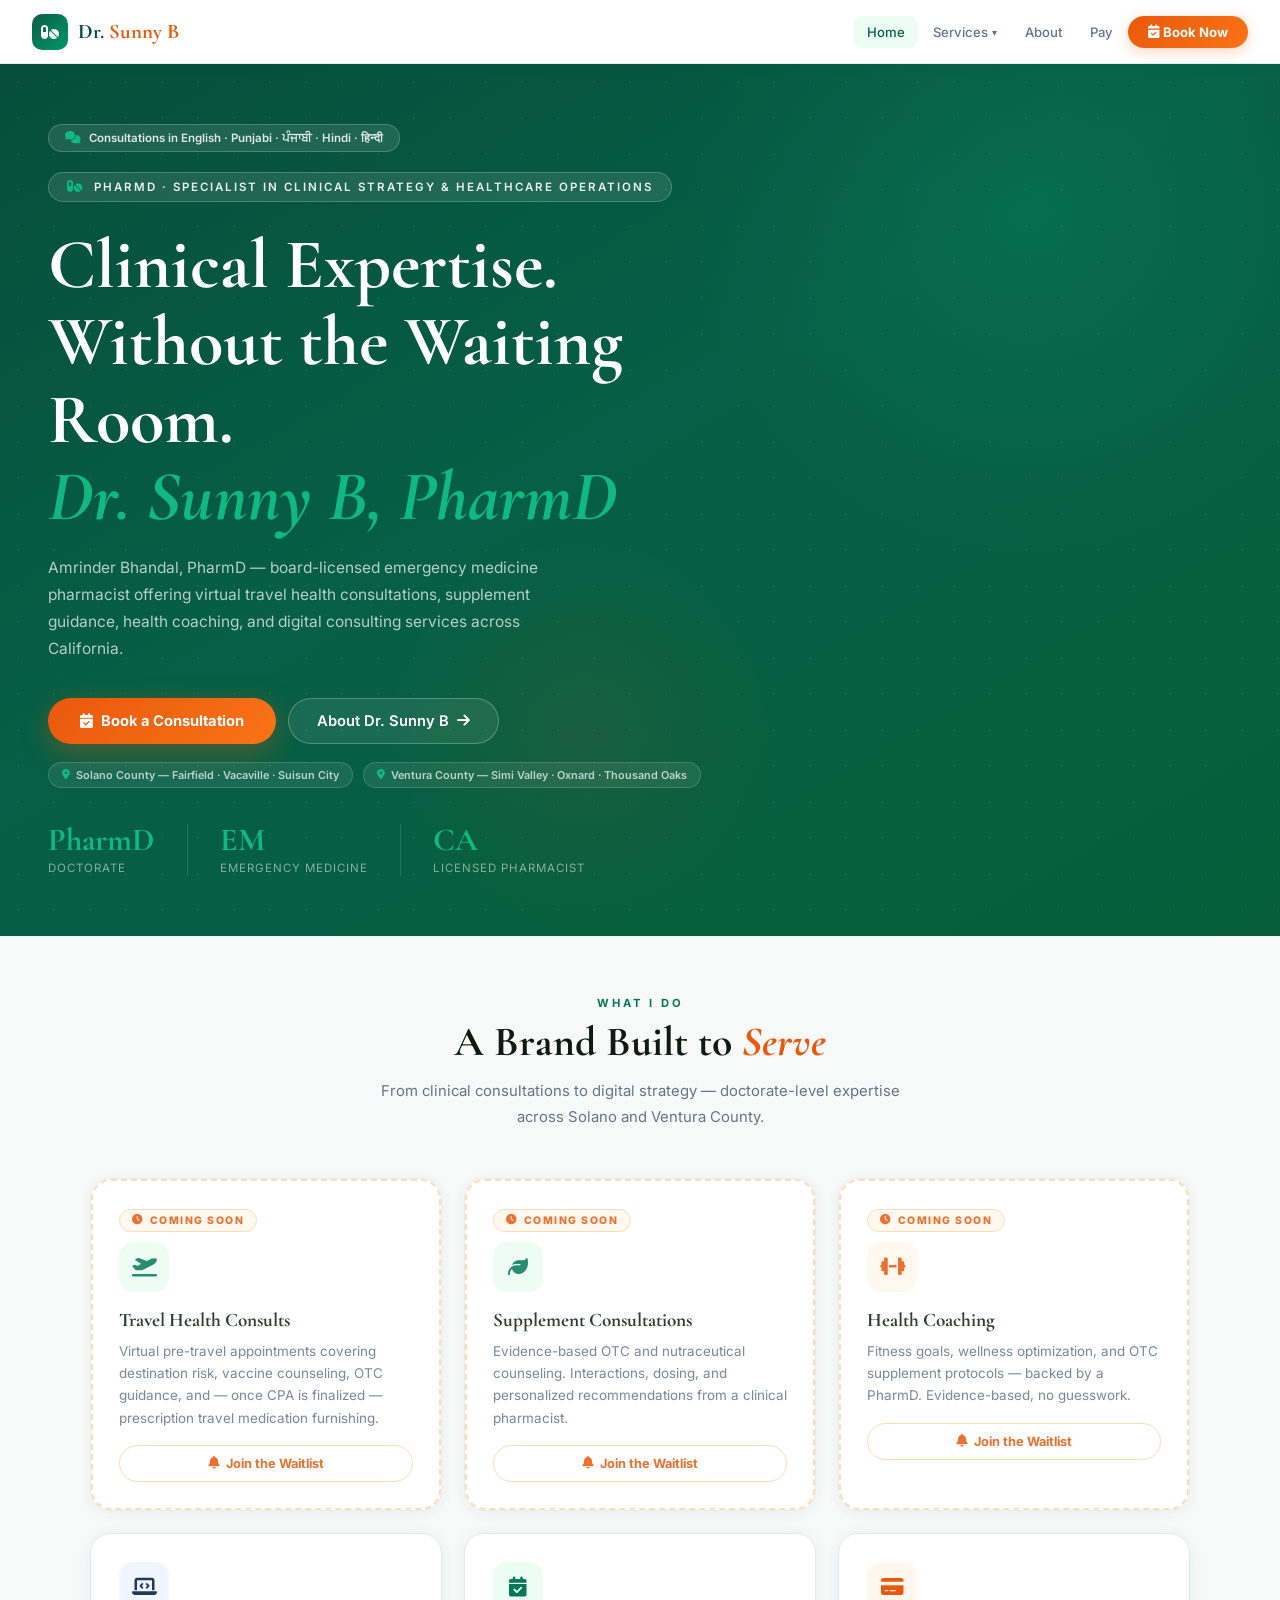
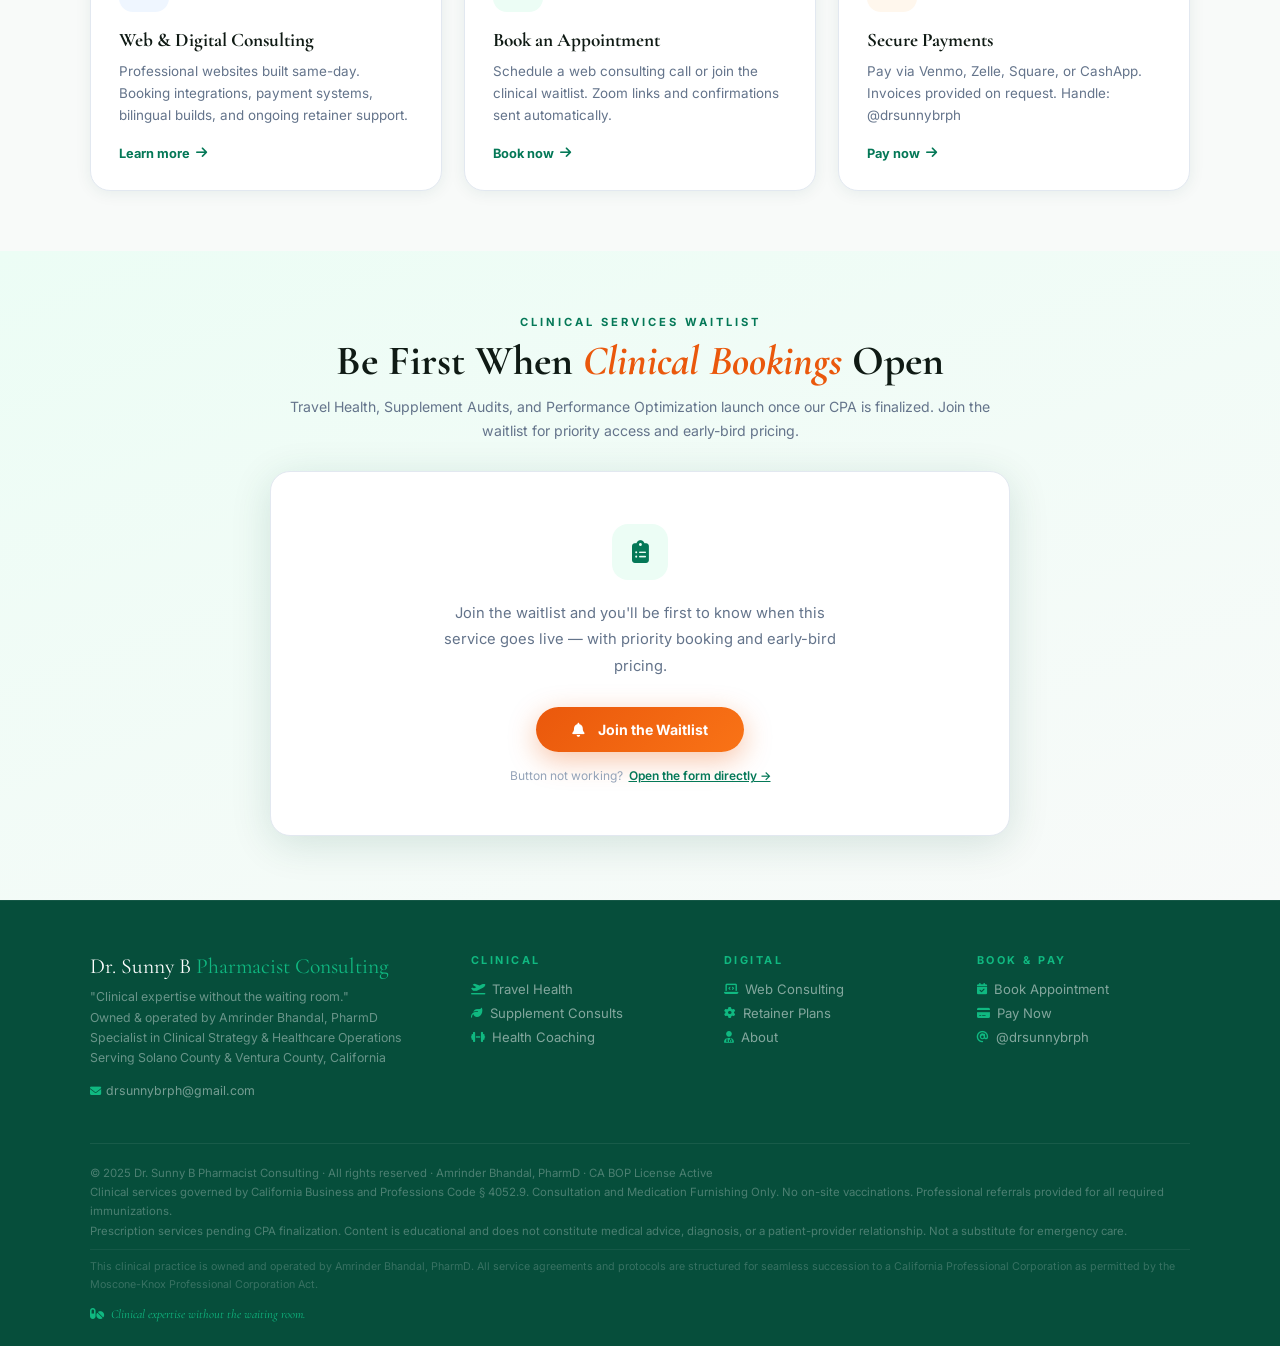
==== index.html @ 9ffd2337 "Add files via upload" ====
<!DOCTYPE html>
<html lang="en">
<head>
<meta charset="UTF-8"/>
<meta name="viewport" content="width=device-width, initial-scale=1.0"/>
<title>Dr. Sunny B Pharmacist Consulting | PharmD Clinical Consultant | Solano County & Ventura County California</title>
<meta name="description" content="Amrinder Bhandal, PharmD — board-licensed pharmacist offering virtual travel health, supplement guidance, health coaching, and web consulting. Serving Solano County (Fairfield, Vacaville, Suisun City) and Ventura County (Simi Valley, Oxnard, Thousand Oaks), California."/>
<meta name="keywords" content="pharmacist consultant California, travel health pharmacist Solano County, supplement consultation Ventura County, PharmD telehealth Fairfield Vacaville Simi Valley, Dr Sunny B Amrinder Bhandal"/>
<meta property="og:title" content="Dr. Sunny B Pharmacist Consulting | PharmD Clinical Consultant"/>
<meta property="og:description" content="Doctorate-level clinical consulting and digital strategy. Serving Solano & Ventura County, California."/>
<meta property="og:type" content="website"/>
<meta property="og:url" content="https://drsunnybrph.com/"/>
<link rel="canonical" href="https://drsunnybrph.com/"/>
<link href="https://fonts.googleapis.com/css2?family=Cormorant+Garamond:ital,wght@0,400;0,600;0,700;1,400;1,600&family=Inter:wght@300;400;500;600;700&display=swap" rel="stylesheet"/>
<link href="https://cdnjs.cloudflare.com/ajax/libs/font-awesome/6.5.0/css/all.min.css" rel="stylesheet"/>
<link rel="stylesheet" href="styles.css"/>
</head>
<body>

<nav class="navbar">
  <a class="nav-brand" href="index.html">
    <div class="nav-brand-icon"><i class="fa-solid fa-pills"></i></div>
    <div class="nav-brand-text">Dr. <span>Sunny B</span></div>
  </a>
  <ul class="nav-menu" id="navMenu">
    <li class="nav-item"><a class="nav-link" href="index.html" data-nav="home">Home</a></li>
    <li class="nav-item" id="ddServices">
      <button class="nav-link" data-nav="services" onclick="toggleDropdown('ddServices')">Services <span class="chevron">▾</span></button>
      <div class="dropdown">
        <a class="dropdown-item" href="travel-health.html"><div class="di-icon" style="background:var(--mint);color:var(--emerald2);"><i class="fa-solid fa-plane-departure"></i></div><div><strong>Travel Health</strong><small>Virtual consults</small></div></a>
        <a class="dropdown-item" href="supplements.html"><div class="di-icon" style="background:var(--mint);color:var(--emerald2);"><i class="fa-solid fa-leaf"></i></div><div><strong>Supplement Consults</strong><small>OTC &amp; nutraceuticals</small></div></a>
        <a class="dropdown-item" href="health-coaching.html"><div class="di-icon" style="background:var(--orange4);color:var(--orange);"><i class="fa-solid fa-dumbbell"></i></div><div><strong>Health Coaching</strong><small>Fitness &amp; wellness</small></div></a>
        <a class="dropdown-item" href="web-consulting.html"><div class="di-icon" style="background:var(--slate3);color:var(--slate2);"><i class="fa-solid fa-laptop-code"></i></div><div><strong>Web Consulting</strong><small>Sites &amp; strategy</small></div></a>
        <a class="dropdown-item" href="retainer.html"><div class="di-icon" style="background:var(--orange4);color:var(--orange);"><i class="fa-solid fa-clipboard-list"></i></div><div><strong>Retainer Plans</strong><small>Monthly support</small></div></a>
      </div>
    </li>
    <li class="nav-item"><a class="nav-link" href="about.html" data-nav="about">About</a></li>
    <li class="nav-item"><a class="nav-link" href="pay.html" data-nav="pay">Pay</a></li>
    <li class="nav-item"><a class="nav-link nav-cta" href="book.html" data-nav="book"><i class="fa-solid fa-calendar-check"></i> Book Now</a></li>
  </ul>
  <button class="hamburger" onclick="toggleMobileMenu()" id="hamburger" aria-label="Toggle menu">☰</button>
</nav>

<main>
  <div class="hero">
    <div class="hero-dots"></div><div class="hero-glow"></div><div class="hero-glow2"></div>
    <div class="hero-content">
      <div class="lang-badge"><i class="fa-solid fa-comments"></i> Consultations in English · Punjabi · ਪੰਜਾਬੀ · Hindi · हिन्दी</div>
      <div class="hero-eyebrow"><i class="fa-solid fa-pills"></i> PharmD · Specialist in Clinical Strategy & Healthcare Operations</div>
      <h1>Clinical Expertise.<br/>Without the Waiting Room.<br/><em>Dr. Sunny B, PharmD</em></h1>
      <p class="hero-desc">Amrinder Bhandal, PharmD — board-licensed emergency medicine pharmacist offering virtual travel health consultations, supplement guidance, health coaching, and digital consulting services across California.</p>
      <div class="hero-btns">
        <a class="btn-orange" href="book.html"><i class="fa-solid fa-calendar-check"></i> Book a Consultation</a>
        <a class="btn-ghost-white" href="about.html">About Dr. Sunny B <i class="fa-solid fa-arrow-right"></i></a>
      </div>
      <div class="county-row">
        <span class="county-tag"><i class="fa-solid fa-location-dot"></i> Solano County — Fairfield · Vacaville · Suisun City</span>
        <span class="county-tag"><i class="fa-solid fa-location-dot"></i> Ventura County — Simi Valley · Oxnard · Thousand Oaks</span>
      </div>
      <div class="hero-stats" style="margin-top:36px;">
        <div class="hero-stat"><span class="hero-stat-num">PharmD</span><span class="hero-stat-label">Doctorate</span></div>
        <div class="hero-divider"></div>
        <div class="hero-stat"><span class="hero-stat-num">EM</span><span class="hero-stat-label">Emergency Medicine</span></div>
        <div class="hero-divider"></div>
        <div class="hero-stat"><span class="hero-stat-num">CA</span><span class="hero-stat-label">Licensed Pharmacist</span></div>
      </div>
    </div>
  </div>

  <section style="padding:60px 40px;">
    <div class="container">
      <div class="center">
        <span class="eyebrow">What I Do</span>
        <h2 class="section-title">A Brand Built to <em>Serve</em></h2>
        <p class="section-sub">From clinical consultations to digital strategy — doctorate-level expertise across Solano and Ventura County.</p>
      </div>
      <div class="cards-grid">
        <!-- COMING SOON: Travel Health -->
        <div class="card coming-soon" style="text-decoration:none;">
          <div class="coming-soon-badge"><i class="fa-solid fa-clock"></i> Coming Soon</div>
          <div class="card-icon ci-green"><i class="fa-solid fa-plane-departure"></i></div>
          <h3>Travel Health Consults</h3>
          <p>Virtual pre-travel appointments covering destination risk, vaccine counseling, OTC guidance, and — once CPA is finalized — prescription travel medication furnishing.</p>
          <a class="btn-waitlist"  href="https://docs.google.com/forms/d/e/1FAIpQLSfl36Ju1GEhxDp_DQxJhy9M5VjSV1w_sfozzC5H5cOTIx_o2g/viewform?usp=sf_link" target="_blank" rel="noopener"><i class="fa-solid fa-bell"></i> Join the Waitlist</a>
        </div>
        <!-- COMING SOON: Supplements -->
        <div class="card coming-soon" style="text-decoration:none;">
          <div class="coming-soon-badge"><i class="fa-solid fa-clock"></i> Coming Soon</div>
          <div class="card-icon ci-green"><i class="fa-solid fa-leaf"></i></div>
          <h3>Supplement Consultations</h3>
          <p>Evidence-based OTC and nutraceutical counseling. Interactions, dosing, and personalized recommendations from a clinical pharmacist.</p>
          <a class="btn-waitlist" href="https://docs.google.com/forms/d/e/1FAIpQLSfl36Ju1GEhxDp_DQxJhy9M5VjSV1w_sfozzC5H5cOTIx_o2g/viewform?usp=sf_link" target="_blank" rel="noopener"><i class="fa-solid fa-bell"></i> Join the Waitlist</a>
        </div>
        <!-- COMING SOON: Health Coaching -->
        <div class="card coming-soon" style="text-decoration:none;">
          <div class="coming-soon-badge"><i class="fa-solid fa-clock"></i> Coming Soon</div>
          <div class="card-icon ci-orange"><i class="fa-solid fa-dumbbell"></i></div>
          <h3>Health Coaching</h3>
          <p>Fitness goals, wellness optimization, and OTC supplement protocols — backed by a PharmD. Evidence-based, no guesswork.</p>
          <a class="btn-waitlist"  href="https://docs.google.com/forms/d/e/1FAIpQLSfl36Ju1GEhxDp_DQxJhy9M5VjSV1w_sfozzC5H5cOTIx_o2g/viewform?usp=sf_link" target="_blank" rel="noopener"><i class="fa-solid fa-bell"></i> Join the Waitlist</a>
        </div>
        <!-- ACTIVE: Web Consulting -->
        <a class="card" href="web-consulting.html" style="text-decoration:none;">
          <div class="card-icon ci-slate"><i class="fa-solid fa-laptop-code"></i></div>
          <h3>Web &amp; Digital Consulting</h3>
          <p>Professional websites built same-day. Booking integrations, payment systems, bilingual builds, and ongoing retainer support.</p>
          <span class="card-link">Learn more <i class="fa-solid fa-arrow-right"></i></span>
        </a>
        <!-- ACTIVE: Book -->
        <a class="card" href="book.html" style="text-decoration:none;">
          <div class="card-icon ci-green"><i class="fa-solid fa-calendar-check"></i></div>
          <h3>Book an Appointment</h3>
          <p>Schedule a web consulting call or join the clinical waitlist. Zoom links and confirmations sent automatically.</p>
          <span class="card-link">Book now <i class="fa-solid fa-arrow-right"></i></span>
        </a>
        <!-- ACTIVE: Pay -->
        <a class="card" href="pay.html" style="text-decoration:none;">
          <div class="card-icon ci-orange"><i class="fa-solid fa-credit-card"></i></div>
          <h3>Secure Payments</h3>
          <p>Pay via Venmo, Zelle, Square, or CashApp. Invoices provided on request. Handle: @drsunnybrph</p>
          <span class="card-link">Pay now <i class="fa-solid fa-arrow-right"></i></span>
        </a>
      </div>
    </div>
  </section>

  <div class="form-section">
    <div class="container-sm">
      <div style="text-align:center;margin-bottom:28px;">
        <span class="eyebrow">Clinical Services Waitlist</span>
        <h2 class="section-title" style="margin-bottom:8px;">Be First When <em>Clinical Bookings</em> Open</h2>
        <p style="font-size:.88rem;color:var(--gray);line-height:1.7;">Travel Health, Supplement Audits, and Performance Optimization launch once our CPA is finalized. Join the waitlist for priority access and early-bird pricing.</p>
      </div>
      <div style="background:white;border-radius:20px;box-shadow:var(--shadow2);border:1.5px solid var(--gray4);padding:52px 32px;text-align:center;">
        <div style="width:56px;height:56px;background:var(--mint);border-radius:16px;display:flex;align-items:center;justify-content:center;margin:0 auto 20px;">
          <i class="fa-solid fa-clipboard-list" style="font-size:1.4rem;color:var(--emerald2);"></i>
        </div>
        <p style="font-family:'Inter',sans-serif;font-size:.92rem;color:var(--gray);line-height:1.8;margin-bottom:28px;max-width:420px;margin-left:auto;margin-right:auto;">Join the waitlist and you'll be first to know when this service goes live — with priority booking and early-bird pricing.</p>
        <a href="https://docs.google.com/forms/d/e/1FAIpQLSfl36Ju1GEhxDp_DQxJhy9M5VjSV1w_sfozzC5H5cOTIx_o2g/viewform?usp=sf_link"
          target="_blank"
          rel="noopener noreferrer"
          class="btn-orange"
          style="display:inline-flex;text-decoration:none;font-size:.88rem;padding:14px 36px;">
          <i class="fa-solid fa-bell"></i>&nbsp; Join the Waitlist
        </a>
        <p style="margin-top:16px;font-family:'Inter',sans-serif;font-size:.75rem;color:var(--gray2);">
          Button not working? &nbsp;<a href="https://docs.google.com/forms/d/e/1FAIpQLSfl36Ju1GEhxDp_DQxJhy9M5VjSV1w_sfozzC5H5cOTIx_o2g/viewform?usp=sf_link" target="_blank" rel="noopener noreferrer" style="color:var(--emerald2);font-weight:600;text-decoration:underline;">Open the form directly &rarr;</a>
        </p>
      </div>
    </div>
  </div>
</main>


<footer>
  <div class="footer-inner">
    <div class="footer-grid">
      <div>
        <div class="footer-brand">Dr. Sunny B <span>Pharmacist Consulting</span></div>
        <div class="footer-tagline">"Clinical expertise without the waiting room."<br/>Owned &amp; operated by Amrinder Bhandal, PharmD<br/>Specialist in Clinical Strategy &amp; Healthcare Operations<br/>Serving Solano County &amp; Ventura County, California</div>
        <div style="margin-top:10px;"><a href="mailto:drsunnybrph@gmail.com" style="color:rgba(255,255,255,.45);font-size:.77rem;text-decoration:none;font-family:'Inter',sans-serif;"><i class="fa-solid fa-envelope" style="font-size:.7rem;color:var(--emerald4);margin-right:5px;"></i>drsunnybrph@gmail.com</a></div>
      </div>
      <div class="footer-col"><h4>Clinical</h4><ul>
        <li><a href="travel-health.html"><i class="fa-solid fa-plane-departure"></i>Travel Health</a></li>
        <li><a href="supplements.html"><i class="fa-solid fa-leaf"></i>Supplement Consults</a></li>
        <li><a href="health-coaching.html"><i class="fa-solid fa-dumbbell"></i>Health Coaching</a></li>
      </ul></div>
      <div class="footer-col"><h4>Digital</h4><ul>
        <li><a href="web-consulting.html"><i class="fa-solid fa-laptop-code"></i>Web Consulting</a></li>
        <li><a href="retainer.html"><i class="fa-solid fa-gear"></i>Retainer Plans</a></li>
        <li><a href="about.html"><i class="fa-solid fa-user-doctor"></i>About</a></li>
      </ul></div>
      <div class="footer-col"><h4>Book &amp; Pay</h4><ul>
        <li><a href="book.html"><i class="fa-solid fa-calendar-check"></i>Book Appointment</a></li>
        <li><a href="pay.html"><i class="fa-solid fa-credit-card"></i>Pay Now</a></li>
        <li><a href="pay.html"><i class="fa-solid fa-at"></i>@drsunnybrph</a></li>
      </ul></div>
    </div>
    <div class="footer-bottom">
      <div>
        <div class="footer-legal">© 2025 Dr. Sunny B Pharmacist Consulting · All rights reserved · Amrinder Bhandal, PharmD · CA BOP License Active<br/>Clinical services governed by California Business and Professions Code § 4052.9. Consultation and Medication Furnishing Only. No on-site vaccinations. Professional referrals provided for all required immunizations.<br/>Prescription services pending CPA finalization. Content is educational and does not constitute medical advice, diagnosis, or a patient-provider relationship. Not a substitute for emergency care.</div>
        <div class="footer-legal-extended">This clinical practice is owned and operated by Amrinder Bhandal, PharmD. All service agreements and protocols are structured for seamless succession to a California Professional Corporation as permitted by the Moscone-Knox Professional Corporation Act.</div>
      </div>
      <div class="footer-love"><i class="fa-solid fa-pills"></i> Clinical expertise without the waiting room.</div>
    </div>
  </div>
</footer>

<script src="script.js"></script>
</body>
</html>
---- styles.css ----
:root{
  --forest:#064E3B;--emerald:#065F46;--emerald2:#047857;--emerald3:#059669;--emerald4:#10B981;
  --mint:#ECFDF5;--mint2:#D1FAE5;--orange:#EA580C;--orange2:#F97316;--orange3:#FED7AA;--orange4:#FFF7ED;
  --slate:#0F2942;--slate2:#1E3A5F;--slate3:#EFF6FF;
  --gray:#64748B;--gray2:#94A3B8;--gray3:#F8FAFC;--gray4:#E2E8F0;
  --white:#FFFFFF;--cream:#F8FAF9;--text:#0F1A14;
  --radius:16px;--shadow:0 2px 16px rgba(6,78,59,.08);--shadow2:0 8px 40px rgba(6,78,59,.14);
}
*{margin:0;padding:0;box-sizing:border-box;}
html{scroll-behavior:smooth;}
body{font-family:'Inter',sans-serif;background:var(--cream);color:var(--text);overflow-x:hidden;animation:fadeIn .28s ease both;padding-top:64px;}
@keyframes fadeIn{from{opacity:0;transform:translateY(8px)}to{opacity:1;transform:translateY(0)}}

/* FA sizing */
.card-icon i{font-size:1.25rem;}
.di-icon i{font-size:1rem;}
.hero-stat-num i{font-size:1.5rem;}
.price-icon i{font-size:1.6rem;color:var(--emerald2);}
.pay-logo i{font-size:2rem;}
.nav-brand-icon i{font-size:1rem;color:white;}
.emr-rec i{font-size:.8rem;color:var(--emerald2);}

/* ─── NAVBAR ─── */
.navbar{position:fixed;top:0;left:0;right:0;z-index:1000;background:rgba(255,255,255,.97);backdrop-filter:blur(16px);border-bottom:1px solid rgba(6,78,59,.1);padding:0 32px;height:64px;display:flex;align-items:center;justify-content:space-between;box-shadow:0 1px 12px rgba(6,78,59,.06);}
.nav-brand{display:flex;align-items:center;gap:10px;text-decoration:none;}
.nav-brand-icon{width:36px;height:36px;background:linear-gradient(135deg,var(--emerald),var(--emerald3));border-radius:10px;display:flex;align-items:center;justify-content:center;flex-shrink:0;}
.nav-brand-text{font-family:'Cormorant Garamond',serif;font-size:1.3rem;font-weight:700;color:var(--forest);}
.nav-brand-text span{color:var(--orange);}
.nav-menu{display:flex;align-items:center;gap:2px;list-style:none;}
.nav-item{position:relative;}
.nav-link{background:none;border:none;color:var(--gray);font-size:.82rem;font-weight:500;cursor:pointer;padding:8px 13px;border-radius:8px;transition:all .2s;font-family:'Inter',sans-serif;display:inline-flex;align-items:center;gap:4px;white-space:nowrap;text-decoration:none;}
.nav-link:hover,.nav-link.active{background:var(--mint);color:var(--emerald);}
.chevron{font-size:.62rem;transition:transform .2s;}
.nav-item.open .chevron{transform:rotate(180deg);}
.dropdown{position:absolute;top:calc(100% + 8px);left:50%;transform:translateX(-50%);background:var(--white);border:1px solid var(--gray4);border-radius:16px;padding:8px;min-width:240px;opacity:0;pointer-events:none;transition:all .2s;box-shadow:var(--shadow2);}
.nav-item.open .dropdown{opacity:1;pointer-events:all;}
.dropdown-item{display:flex;align-items:center;gap:10px;padding:10px 12px;border-radius:10px;color:var(--gray);font-size:.82rem;font-weight:500;transition:all .2s;text-decoration:none;width:100%;}
.dropdown-item:hover{background:var(--mint);color:var(--emerald);}
.dropdown-item strong{color:var(--text);display:block;font-size:.83rem;}
.dropdown-item small{color:var(--gray2);font-size:.72rem;}
.di-icon{width:34px;height:34px;border-radius:9px;display:flex;align-items:center;justify-content:center;flex-shrink:0;}
.nav-cta{background:linear-gradient(135deg,var(--orange),var(--orange2))!important;color:white!important;font-weight:700!important;border-radius:50px!important;padding:8px 20px!important;box-shadow:0 4px 14px rgba(234,88,12,.25);}
.nav-cta:hover{opacity:.9!important;transform:translateY(-1px);}
.hamburger{display:none;background:none;border:none;color:var(--forest);font-size:1.4rem;cursor:pointer;padding:4px 8px;line-height:1;}

/* ─── HERO ─── */
.hero{min-height:calc(100vh - 64px);background:linear-gradient(150deg,var(--forest) 0%,var(--emerald) 45%,#065F3A 100%);position:relative;overflow:hidden;display:flex;align-items:center;padding:60px 48px;}
.hero-dots{position:absolute;inset:0;background-image:radial-gradient(rgba(255,255,255,.06) 1px,transparent 1px);background-size:36px 36px;}
.hero-glow{position:absolute;width:700px;height:700px;border-radius:50%;background:radial-gradient(circle,rgba(16,185,129,.15),transparent 70%);top:-200px;right:-100px;pointer-events:none;}
.hero-glow2{position:absolute;width:400px;height:400px;border-radius:50%;background:radial-gradient(circle,rgba(234,88,12,.08),transparent 70%);bottom:0;left:30%;pointer-events:none;}
.hero-content{position:relative;z-index:2;max-width:680px;}
.hero-eyebrow{display:inline-flex;align-items:center;gap:10px;background:rgba(255,255,255,.1);border:1px solid rgba(255,255,255,.2);color:rgba(255,255,255,.9);font-size:.72rem;font-weight:600;letter-spacing:2px;text-transform:uppercase;padding:7px 18px;border-radius:50px;margin-bottom:24px;}
.hero-eyebrow i{font-size:.85rem;color:var(--emerald4);}
.hero h1{font-family:'Cormorant Garamond',serif;font-size:clamp(2.8rem,5.5vw,4.8rem);color:var(--white);line-height:1.1;font-weight:700;margin-bottom:18px;}
.hero h1 em{color:var(--emerald4);font-style:italic;display:block;}
.hero-desc{color:rgba(255,255,255,.7);font-size:.97rem;line-height:1.75;max-width:500px;margin-bottom:36px;}
.hero-btns{display:flex;gap:12px;flex-wrap:wrap;}
.hero-stats{display:flex;gap:32px;margin-top:52px;flex-wrap:wrap;}
.hero-stat-num{font-family:'Cormorant Garamond',serif;font-size:2rem;color:var(--emerald4);font-weight:700;display:block;line-height:1;}
.hero-stat-label{font-size:.72rem;color:rgba(255,255,255,.5);text-transform:uppercase;letter-spacing:1px;margin-top:4px;}
.hero-divider{width:1px;background:rgba(255,255,255,.12);align-self:stretch;}

/* ─── PAGE HERO ─── */
.page-hero{background:linear-gradient(140deg,var(--forest) 0%,var(--emerald) 100%);padding:80px 48px 56px;position:relative;overflow:hidden;}
.page-hero::after{content:'';position:absolute;inset:0;background-image:radial-gradient(rgba(255,255,255,.04) 1px,transparent 1px);background-size:32px 32px;}
.page-hero-inner{position:relative;z-index:1;max-width:680px;}
.page-hero h1{font-family:'Cormorant Garamond',serif;font-size:clamp(2rem,4vw,3rem);color:white;font-weight:700;margin-bottom:10px;}
.page-hero h1 em{color:var(--emerald4);font-style:italic;}
.page-hero p{color:rgba(255,255,255,.65);font-size:.93rem;line-height:1.7;max-width:540px;}
.page-hero .eyebrow{color:var(--emerald4);display:flex;align-items:center;gap:8px;margin-bottom:10px;}
.disclaimer{background:rgba(255,255,255,.07);border:1px solid rgba(255,255,255,.12);border-left:3px solid var(--orange2);border-radius:10px;padding:12px 16px;margin-top:20px;font-size:.75rem;color:rgba(255,255,255,.6);line-height:1.6;display:flex;gap:10px;position:relative;z-index:1;}
.disclaimer i{color:var(--orange2);flex-shrink:0;margin-top:2px;}

/* ─── SECTIONS ─── */
section{padding:80px 40px;}
.container{max-width:1100px;margin:0 auto;}
.container-sm{max-width:740px;margin:0 auto;}
.eyebrow{font-size:.7rem;font-weight:700;letter-spacing:3px;text-transform:uppercase;color:var(--emerald2);margin-bottom:8px;display:block;}
.section-title{font-family:'Cormorant Garamond',serif;font-size:clamp(1.8rem,3.5vw,2.6rem);font-weight:700;color:var(--text);line-height:1.2;margin-bottom:10px;}
.section-title em{color:var(--orange);font-style:italic;}
.section-sub{color:var(--gray);font-size:.93rem;line-height:1.75;max-width:520px;}
.center{text-align:center;}
.center .section-sub{margin:0 auto 48px;}
.center .eyebrow{text-align:center;}

/* ─── BUTTONS ─── */
.btn-orange{background:linear-gradient(135deg,var(--orange),var(--orange2));color:white;border:none;border-radius:50px;padding:14px 32px;font-size:.92rem;font-weight:700;cursor:pointer;display:inline-flex;align-items:center;gap:8px;transition:all .2s;box-shadow:0 8px 28px rgba(234,88,12,.35);font-family:'Inter',sans-serif;text-decoration:none;}
.btn-orange:hover{transform:translateY(-2px);box-shadow:0 12px 36px rgba(234,88,12,.45);}
.btn-ghost-white{background:rgba(255,255,255,.08);color:white;border:1.5px solid rgba(255,255,255,.25);border-radius:50px;padding:13px 28px;font-size:.92rem;font-weight:600;cursor:pointer;transition:all .2s;font-family:'Inter',sans-serif;display:inline-flex;align-items:center;gap:8px;text-decoration:none;}
.btn-ghost-white:hover{background:rgba(255,255,255,.16);border-color:rgba(255,255,255,.5);}
.btn-cta{background:linear-gradient(135deg,var(--orange),var(--orange2));color:white;border:none;border-radius:50px;padding:12px 24px;font-size:.85rem;font-weight:700;cursor:pointer;width:100%;transition:all .2s;font-family:'Inter',sans-serif;box-shadow:0 4px 14px rgba(234,88,12,.2);display:flex;align-items:center;justify-content:center;gap:8px;text-decoration:none;}
.btn-cta:hover{transform:translateY(-1px);box-shadow:0 8px 20px rgba(234,88,12,.3);}
.btn-green{background:linear-gradient(135deg,var(--emerald),var(--emerald3));color:white;border:none;border-radius:50px;padding:12px 24px;font-size:.85rem;font-weight:700;cursor:pointer;width:100%;transition:all .2s;font-family:'Inter',sans-serif;display:flex;align-items:center;justify-content:center;gap:8px;text-decoration:none;}
.btn-green:hover{transform:translateY(-1px);opacity:.9;}
.btn-slate{background:linear-gradient(135deg,var(--slate),var(--slate2));color:white;border:none;border-radius:50px;padding:12px 24px;font-size:.85rem;font-weight:700;cursor:pointer;width:100%;transition:all .2s;font-family:'Inter',sans-serif;display:flex;align-items:center;justify-content:center;gap:8px;text-decoration:none;}
.btn-slate:hover{transform:translateY(-1px);opacity:.9;}

/* ─── CARDS ─── */
.cards-grid{display:grid;grid-template-columns:repeat(auto-fit,minmax(300px,1fr));gap:22px;margin-top:48px;}
.card{background:var(--white);border-radius:20px;padding:28px;box-shadow:var(--shadow);border:1.5px solid var(--gray4);transition:all .3s;}
.card:hover{transform:translateY(-5px);box-shadow:var(--shadow2);border-color:var(--mint2);}
.card-icon{width:50px;height:50px;border-radius:14px;display:flex;align-items:center;justify-content:center;margin-bottom:16px;}
.ci-green{background:var(--mint);color:var(--emerald2);}
.ci-orange{background:var(--orange4);color:var(--orange);}
.ci-slate{background:var(--slate3);color:var(--slate2);}
.card h3{font-family:'Cormorant Garamond',serif;font-size:1.2rem;font-weight:700;margin-bottom:8px;color:var(--text);}
.card p{font-size:.84rem;color:var(--gray);line-height:1.65;margin-bottom:16px;}
.card-link{font-size:.8rem;font-weight:700;color:var(--emerald2);display:inline-flex;align-items:center;gap:6px;text-decoration:none;transition:color .2s;}
.card-link:hover{color:var(--orange);}
.tag-row{display:flex;gap:8px;flex-wrap:wrap;margin-top:10px;}

/* ─── PRICING ─── */
.pricing-grid{display:grid;grid-template-columns:repeat(auto-fit,minmax(250px,1fr));gap:20px;margin-top:40px;}
.price-card{background:var(--white);border-radius:22px;padding:28px 24px;border:1.5px solid var(--gray4);box-shadow:var(--shadow);transition:all .3s;position:relative;}
.price-card:hover{transform:translateY(-4px);box-shadow:var(--shadow2);}
.price-card.featured{border-color:var(--emerald3);background:linear-gradient(160deg,var(--mint) 0%,var(--white) 60%);}
.featured-badge{position:absolute;top:-13px;left:50%;transform:translateX(-50%);background:linear-gradient(135deg,var(--orange),var(--orange2));color:white;font-size:.68rem;font-weight:800;letter-spacing:1.5px;text-transform:uppercase;padding:4px 14px;border-radius:50px;white-space:nowrap;box-shadow:0 4px 12px rgba(234,88,12,.3);}
.price-icon{font-size:1.6rem;margin-bottom:14px;display:block;}
.price-card h3{font-family:'Cormorant Garamond',serif;font-size:1.15rem;font-weight:700;color:var(--text);margin-bottom:6px;}
.price-amount{font-family:'Cormorant Garamond',serif;font-size:2.4rem;font-weight:700;color:var(--emerald);line-height:1;}
.price-amount span{font-size:.9rem;color:var(--gray);font-family:'Inter',sans-serif;font-weight:400;}
.price-desc{font-size:.8rem;color:var(--gray);line-height:1.6;margin:10px 0 16px;}
.price-features{list-style:none;margin-bottom:20px;}
.price-features li{font-size:.8rem;color:var(--gray);padding:6px 0;display:flex;align-items:flex-start;gap:8px;border-bottom:1px solid var(--gray4);}
.price-features li:last-child{border-bottom:none;}
.price-features li i{color:var(--emerald3);font-size:.75rem;margin-top:3px;flex-shrink:0;}

/* ─── STEPS ─── */
.steps-grid{display:grid;grid-template-columns:repeat(auto-fit,minmax(180px,1fr));gap:16px;margin-top:36px;}
.step-card{background:var(--white);border-radius:18px;padding:24px 20px;text-align:center;border:1.5px solid var(--gray4);box-shadow:var(--shadow);transition:border-color .2s;}
.step-card:hover{border-color:var(--mint2);}
.step-num{width:40px;height:40px;border-radius:50%;background:linear-gradient(135deg,var(--emerald),var(--emerald3));color:white;font-weight:800;font-size:.92rem;display:flex;align-items:center;justify-content:center;margin:0 auto 14px;box-shadow:0 4px 12px rgba(5,150,105,.25);}
.step-card h4{font-family:'Cormorant Garamond',serif;font-size:1.05rem;font-weight:700;color:var(--text);margin-bottom:6px;}
.step-card p{font-size:.78rem;color:var(--gray);line-height:1.5;}

/* ─── FORM SECTION ─── */
.form-section{background:linear-gradient(160deg,var(--mint) 0%,var(--cream) 100%);padding:64px 40px;}
.form-card{background:var(--white);border-radius:24px;padding:48px 40px;box-shadow:var(--shadow2);max-width:720px;margin:0 auto;border:1.5px solid var(--mint2);text-align:center;}
.form-card-icon{width:64px;height:64px;background:var(--mint);border-radius:18px;display:flex;align-items:center;justify-content:center;margin:0 auto 20px;}
.form-card-icon i{font-size:1.8rem;color:var(--emerald2);}
.form-card h3{font-family:'Cormorant Garamond',serif;font-size:1.4rem;font-weight:700;color:var(--text);margin-bottom:10px;display:flex;align-items:center;justify-content:center;gap:10px;}
.form-card h3 i{color:var(--emerald3);font-size:1.2rem;}
.form-card p{color:var(--gray);font-size:.9rem;line-height:1.7;max-width:480px;margin:0 auto 28px;}
.form-note{font-size:.74rem;color:var(--gray2);margin-top:16px;display:flex;align-items:center;justify-content:center;gap:6px;}
.form-note i{color:var(--emerald3);}

/* ─── HIGHLIGHT BOX ─── */
.highlight-box{background:var(--mint);border:1.5px solid var(--mint2);border-left:4px solid var(--emerald3);border-radius:14px;padding:20px 24px;margin:24px 0;}
.highlight-box p{font-size:.86rem;color:var(--emerald);line-height:1.65;display:flex;gap:10px;align-items:flex-start;}
.highlight-box p i{color:var(--emerald2);flex-shrink:0;margin-top:2px;}
.highlight-box strong{color:var(--forest);}

/* ─── EMR ─── */
.emr-grid{display:grid;grid-template-columns:repeat(auto-fit,minmax(230px,1fr));gap:18px;margin-top:32px;}
.emr-card{background:var(--white);border-radius:16px;padding:22px;border:1.5px solid var(--gray4);box-shadow:var(--shadow);}
.emr-card.top{border-color:var(--emerald3);background:var(--mint);}
.emr-rec{font-size:.68rem;font-weight:800;letter-spacing:1.5px;text-transform:uppercase;color:var(--emerald2);margin-bottom:6px;display:flex;align-items:center;gap:6px;}
.emr-name{font-family:'Cormorant Garamond',serif;font-size:1.15rem;font-weight:700;color:var(--text);margin-bottom:4px;}
.emr-price{font-size:.8rem;font-weight:700;color:var(--orange);margin-bottom:8px;}
.emr-features{list-style:none;}
.emr-features li{font-size:.77rem;color:var(--gray);padding:3px 0;display:flex;gap:8px;align-items:flex-start;}
.emr-features li i{color:var(--emerald3);font-size:.7rem;margin-top:3px;flex-shrink:0;}

/* ─── PAY ─── */
.pay-grid{display:grid;grid-template-columns:repeat(auto-fit,minmax(210px,1fr));gap:20px;margin-top:36px;}
.pay-card{background:var(--white);border-radius:22px;padding:28px 24px;text-align:center;border:1.5px solid var(--gray4);box-shadow:var(--shadow);transition:all .25s;}
.pay-card:hover{transform:translateY(-4px);box-shadow:var(--shadow2);border-color:var(--mint2);}
.pay-logo{font-size:2rem;margin-bottom:12px;display:block;}
.pay-card h3{font-weight:700;font-size:1rem;color:var(--text);margin-bottom:4px;}
.pay-handle{font-size:.88rem;font-weight:700;color:var(--emerald2);margin-bottom:12px;display:block;}
.pay-card p{font-size:.76rem;color:var(--gray);margin-bottom:16px;line-height:1.5;}
.pay-btn{display:flex;align-items:center;justify-content:center;gap:8px;border-radius:50px;padding:11px 20px;font-size:.83rem;font-weight:700;text-decoration:none;color:white;transition:all .2s;border:none;cursor:pointer;font-family:'Inter',sans-serif;width:100%;}
.pay-btn:hover{opacity:.9;transform:translateY(-1px);}
.copy-btn{background:var(--mint);color:var(--emerald2);border:1.5px solid var(--mint2);border-radius:50px;padding:10px 20px;font-size:.83rem;font-weight:700;cursor:pointer;width:100%;font-family:'Inter',sans-serif;display:flex;align-items:center;justify-content:center;gap:8px;transition:all .2s;}
.copy-btn:hover{background:var(--mint2);}
.copy-btn.copied{background:var(--emerald3);color:white;border-color:var(--emerald3);}

/* ─── ABOUT ─── */
.about-wrap{display:grid;grid-template-columns:1fr 1fr;min-height:580px;max-width:1100px;margin:0 auto;border-radius:28px;overflow:hidden;box-shadow:var(--shadow2);}
.about-photo-panel{position:relative;min-height:520px;overflow:hidden;background:var(--mint);display:flex;align-items:center;justify-content:center;}
.about-photo-panel img{width:100%;height:100%;object-fit:cover;object-position:center 55%;display:block;}
.about-photo-overlay{position:absolute;inset:0;background:linear-gradient(to right,transparent 60%,rgba(248,250,249,.15) 100%);}
.about-photo-tag{position:absolute;bottom:24px;left:24px;background:rgba(6,78,59,.85);backdrop-filter:blur(8px);color:white;font-size:.72rem;font-weight:600;padding:8px 16px;border-radius:50px;display:flex;align-items:center;gap:8px;letter-spacing:.5px;}
.about-photo-tag i{color:var(--emerald4);}
.about-fallback{position:absolute;inset:0;display:none;flex-direction:column;align-items:center;justify-content:center;gap:16px;padding:40px;}
.about-fallback i{font-size:6rem;color:var(--emerald2);}
.about-fallback p{font-size:.85rem;color:var(--emerald2);text-align:center;line-height:1.6;}
.about-text-panel{background:var(--white);padding:52px 44px;display:flex;flex-direction:column;justify-content:center;}
.cred-badges{display:flex;flex-wrap:wrap;gap:6px;margin-bottom:28px;}
.badge{display:inline-block;font-size:.68rem;font-weight:700;letter-spacing:.5px;padding:4px 12px;border-radius:50px;}
.b-green{background:var(--mint);color:var(--emerald);}
.b-orange{background:var(--orange4);color:var(--orange);}
.b-slate{background:var(--slate3);color:var(--slate2);}
.about-text-panel .section-title em{color:var(--emerald2);}
.about-text-panel p{font-size:.91rem;color:var(--gray);line-height:1.8;margin-bottom:14px;}
.about-stats{display:grid;grid-template-columns:repeat(3,1fr);gap:12px;margin-top:24px;}
.astat{background:var(--mint);border-radius:14px;padding:14px;text-align:center;border:1px solid var(--mint2);}
.astat-num{font-family:'Cormorant Garamond',serif;font-size:1.5rem;font-weight:700;color:var(--emerald);display:block;}
.astat-label{font-size:.66rem;color:var(--gray);text-transform:uppercase;letter-spacing:1px;margin-top:2px;}

/* ─── SCHEDULE BOX ─── */
.schedule-box{background:linear-gradient(135deg,var(--forest),var(--emerald));border-radius:28px;padding:52px 44px;text-align:center;position:relative;overflow:hidden;}
.schedule-box::before{content:'';position:absolute;inset:0;background-image:radial-gradient(rgba(255,255,255,.05) 1px,transparent 1px);background-size:28px 28px;}
.schedule-box h2{font-family:'Cormorant Garamond',serif;font-size:2.2rem;color:white;margin-bottom:10px;position:relative;}
.schedule-box h2 em{color:var(--emerald4);font-style:italic;}
.schedule-box p{color:rgba(255,255,255,.6);font-size:.92rem;margin-bottom:28px;position:relative;}
.schedule-btns{display:flex;gap:14px;justify-content:center;flex-wrap:wrap;position:relative;}

/* ─── FOOTER ─── */
footer{background:var(--forest);padding:52px 40px 24px;border-top:1px solid rgba(255,255,255,.06);}
.footer-inner{max-width:1100px;margin:0 auto;}
.footer-grid{display:grid;grid-template-columns:1.6fr 1fr 1fr 1fr;gap:40px;margin-bottom:44px;}
.footer-brand{font-family:'Cormorant Garamond',serif;font-size:1.35rem;color:white;margin-bottom:8px;}
.footer-brand span{color:var(--emerald4);}
.footer-tagline{font-size:.77rem;color:rgba(255,255,255,.4);line-height:1.65;}
.footer-col h4{font-size:.68rem;font-weight:700;letter-spacing:2.5px;text-transform:uppercase;color:var(--emerald4);margin-bottom:14px;}
.footer-col ul{list-style:none;}
.footer-col ul li{margin-bottom:8px;}
.footer-col ul li a{color:rgba(255,255,255,.5);font-size:.82rem;text-decoration:none;display:flex;align-items:center;gap:7px;transition:color .2s;font-family:'Inter',sans-serif;}
.footer-col ul li a i{font-size:.72rem;color:var(--emerald4);}
.footer-col ul li a:hover{color:var(--emerald4);}
.footer-bottom{border-top:1px solid rgba(255,255,255,.07);padding-top:20px;display:flex;justify-content:space-between;align-items:center;flex-wrap:wrap;gap:12px;}
.footer-legal{font-size:.71rem;color:rgba(255,255,255,.28);line-height:1.7;}
.footer-love{font-size:.78rem;color:var(--emerald4);font-family:'Cormorant Garamond',serif;font-style:italic;display:flex;align-items:center;gap:7px;}

/* ─── MOBILE ─── */
@media(max-width:768px){
  .navbar{padding:0 16px;}
  .nav-menu{display:none;}
  .nav-menu.mobile-open{display:flex;flex-direction:column;position:fixed;top:64px;left:0;right:0;background:white;padding:16px;gap:4px;border-bottom:1px solid var(--gray4);box-shadow:var(--shadow2);max-height:calc(100vh - 64px);overflow-y:auto;}
  /* Only open dropdown when parent nav-item also has .open class */
  .nav-menu.mobile-open .nav-item.open .dropdown{position:static;transform:none;opacity:1;pointer-events:all;box-shadow:none;background:var(--mint);margin-top:4px;}
  .hamburger{display:block;}
  .hero{padding:40px 20px;}
  .hero h1{font-size:clamp(2.2rem,8vw,3.5rem);}
  section{padding:56px 20px;}
  .form-section{padding:44px 20px;}
  .form-card{padding:28px 20px;}
  .about-wrap{grid-template-columns:1fr;}
  .footer-grid{grid-template-columns:1fr 1fr;gap:22px;}
  .page-hero{padding:64px 20px 40px;}
  .schedule-box{padding:36px 20px;}
  .hero-stats{gap:20px;}
  .schedule-btns{flex-direction:column;align-items:center;}
  .schedule-btns a,.schedule-btns .btn-ghost-white{width:100%;max-width:320px;justify-content:center;}
  .pricing-grid{grid-template-columns:1fr;}
}

/* ─── COMING SOON / WAITLIST ─── */
.coming-soon-badge{display:inline-flex;align-items:center;gap:6px;background:var(--orange4);color:var(--orange);font-size:.65rem;font-weight:800;letter-spacing:1.5px;text-transform:uppercase;padding:4px 12px;border-radius:50px;border:1px solid var(--orange3);margin-bottom:10px;}
.coming-soon-badge i{font-size:.65rem;}
.card.coming-soon{opacity:.85;position:relative;}
.card.coming-soon::after{content:'';position:absolute;inset:0;border-radius:20px;border:2px dashed var(--orange3);pointer-events:none;}
.btn-waitlist{text-decoration:none;background:transparent;color:var(--orange);border:1.5px solid var(--orange3);border-radius:50px;padding:10px 22px;font-size:.8rem;font-weight:700;cursor:pointer;font-family:'Inter',sans-serif;display:inline-flex;align-items:center;gap:7px;transition:all .2s;width:100%;justify-content:center;}
.btn-waitlist:hover{background:var(--orange4);border-color:var(--orange2);}

/* ─── WAITLIST MODAL ─── */
.wl-overlay{position:fixed;inset:0;z-index:3000;background:rgba(6,78,59,.55);backdrop-filter:blur(6px);display:none;align-items:center;justify-content:center;padding:20px;}
.wl-overlay.open{display:flex;}
.wl-box{background:white;border-radius:24px;padding:44px 36px;max-width:460px;width:100%;box-shadow:0 24px 64px rgba(0,0,0,.25);position:relative;}
.wl-close{position:absolute;top:16px;right:20px;background:none;border:none;font-size:1.3rem;cursor:pointer;color:var(--gray2);transition:color .2s;}
.wl-close:hover{color:var(--text);}
.wl-icon{width:56px;height:56px;background:var(--orange4);border-radius:16px;display:flex;align-items:center;justify-content:center;margin:0 auto 18px;}
.wl-icon i{font-size:1.5rem;color:var(--orange);}
.wl-box h3{font-family:'Cormorant Garamond',serif;font-size:1.6rem;font-weight:700;color:var(--text);text-align:center;margin-bottom:6px;}
.wl-box p{font-size:.85rem;color:var(--gray);text-align:center;line-height:1.6;margin-bottom:24px;}
.wl-service-tag{display:block;text-align:center;font-size:.72rem;font-weight:700;letter-spacing:1px;text-transform:uppercase;color:var(--orange);margin-bottom:20px;}
.wl-input{width:100%;border:1.5px solid var(--gray4);border-radius:10px;padding:11px 14px;font-family:'Inter',sans-serif;font-size:.9rem;color:var(--text);outline:none;transition:border .2s;background:var(--cream);margin-bottom:10px;}
.wl-input:focus{border-color:var(--emerald3);background:white;}
.btn-wl-submit{width:100%;background:linear-gradient(135deg,var(--orange),var(--orange2));color:white;border:none;border-radius:50px;padding:13px;font-size:.9rem;font-weight:700;cursor:pointer;font-family:'Inter',sans-serif;transition:all .2s;display:flex;align-items:center;justify-content:center;gap:8px;margin-top:4px;}
.btn-wl-submit:hover{transform:translateY(-1px);opacity:.92;}
.wl-note{font-size:.72rem;color:var(--gray2);text-align:center;margin-top:12px;line-height:1.5;}

/* ─── LANGUAGE BADGE ─── */
.lang-badge{display:inline-flex;align-items:center;gap:8px;background:rgba(255,255,255,.1);border:1px solid rgba(255,255,255,.2);color:rgba(255,255,255,.85);font-size:.72rem;font-weight:600;padding:6px 16px;border-radius:50px;margin-bottom:20px;}
.lang-badge i{color:var(--emerald4);font-size:.78rem;}
.lang-badge-light{display:inline-flex;align-items:center;gap:8px;background:var(--mint);border:1px solid var(--mint2);color:var(--emerald);font-size:.72rem;font-weight:600;padding:6px 16px;border-radius:50px;margin-top:12px;}
.lang-badge-light i{color:var(--emerald2);font-size:.78rem;}

/* ─── COUNTY SERVICE AREA ─── */
.county-tag{display:inline-flex;align-items:center;gap:6px;background:rgba(255,255,255,.08);border:1px solid rgba(255,255,255,.15);color:rgba(255,255,255,.7);font-size:.68rem;font-weight:600;padding:5px 13px;border-radius:50px;margin-right:6px;margin-top:8px;}
.county-tag i{font-size:.65rem;color:var(--emerald4);}
.county-row{display:flex;flex-wrap:wrap;gap:4px;margin-top:10px;}

/* ─── NO-SHOTS NOTICE ─── */
.no-shots-notice{background:rgba(255,255,255,.07);border:1px solid rgba(255,255,255,.12);border-left:3px solid var(--emerald4);border-radius:10px;padding:10px 16px;margin-top:12px;font-size:.74rem;color:rgba(255,255,255,.65);line-height:1.6;display:flex;gap:10px;position:relative;z-index:1;}
.no-shots-notice i{color:var(--emerald4);flex-shrink:0;margin-top:2px;}

/* ─── FOOTER LEGAL EXTENDED ─── */
.footer-legal-extended{font-size:.67rem;color:rgba(255,255,255,.2);line-height:1.7;margin-top:8px;padding-top:8px;border-top:1px solid rgba(255,255,255,.06);}

/* ─── PRESCRIPTION FUTURE BOX ─── */
.rx-future-box{background:linear-gradient(135deg,var(--forest),var(--emerald));border-radius:20px;padding:32px 28px;color:white;position:relative;overflow:hidden;margin-top:40px;}
.rx-future-box::before{content:'';position:absolute;inset:0;background-image:radial-gradient(rgba(255,255,255,.05) 1px,transparent 1px);background-size:24px 24px;}
.rx-future-box h3{font-family:'Cormorant Garamond',serif;font-size:1.4rem;font-weight:700;color:white;margin-bottom:8px;position:relative;}
.rx-future-box h3 em{color:var(--emerald4);font-style:italic;}
.rx-future-box p{font-size:.83rem;color:rgba(255,255,255,.65);line-height:1.7;position:relative;}
.rx-future-list{list-style:none;margin-top:14px;position:relative;}
.rx-future-list li{font-size:.82rem;color:rgba(255,255,255,.7);padding:5px 0;display:flex;align-items:center;gap:10px;}
.rx-future-list li i{color:var(--emerald4);font-size:.75rem;flex-shrink:0;}
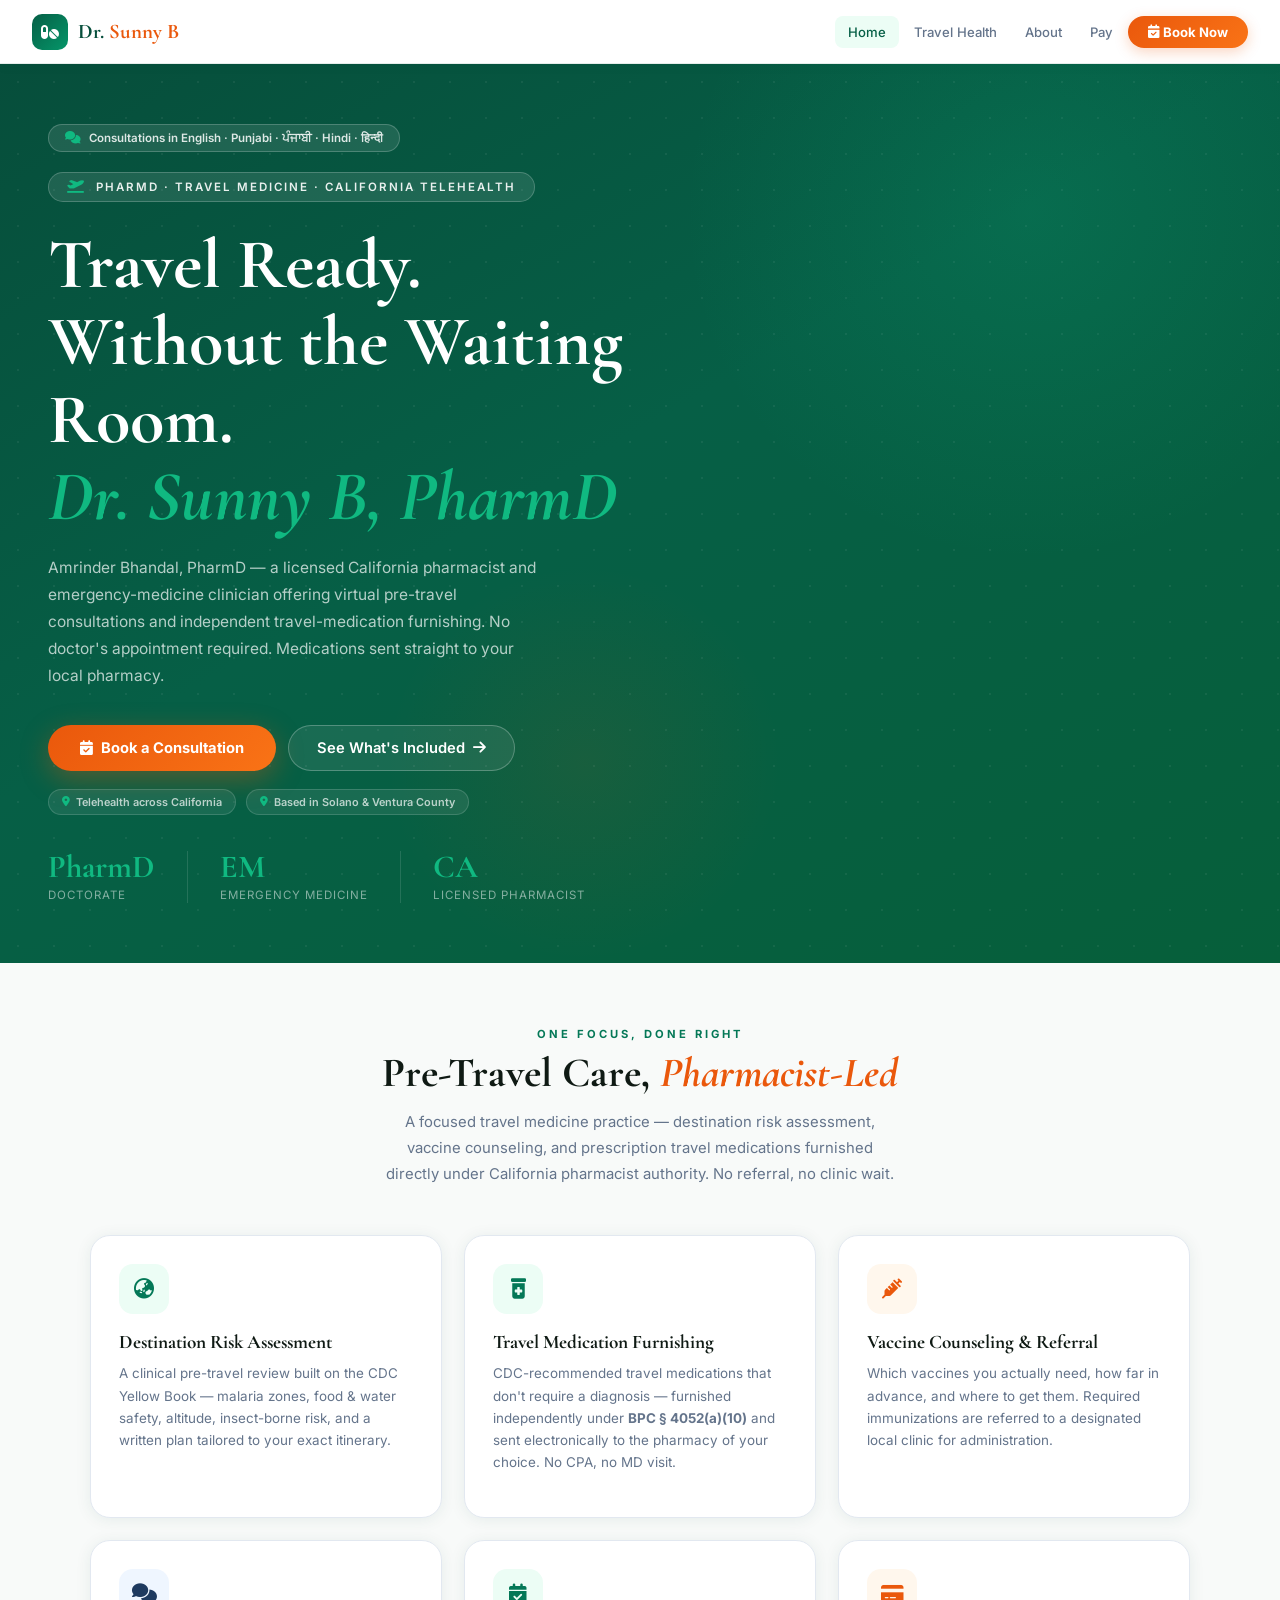
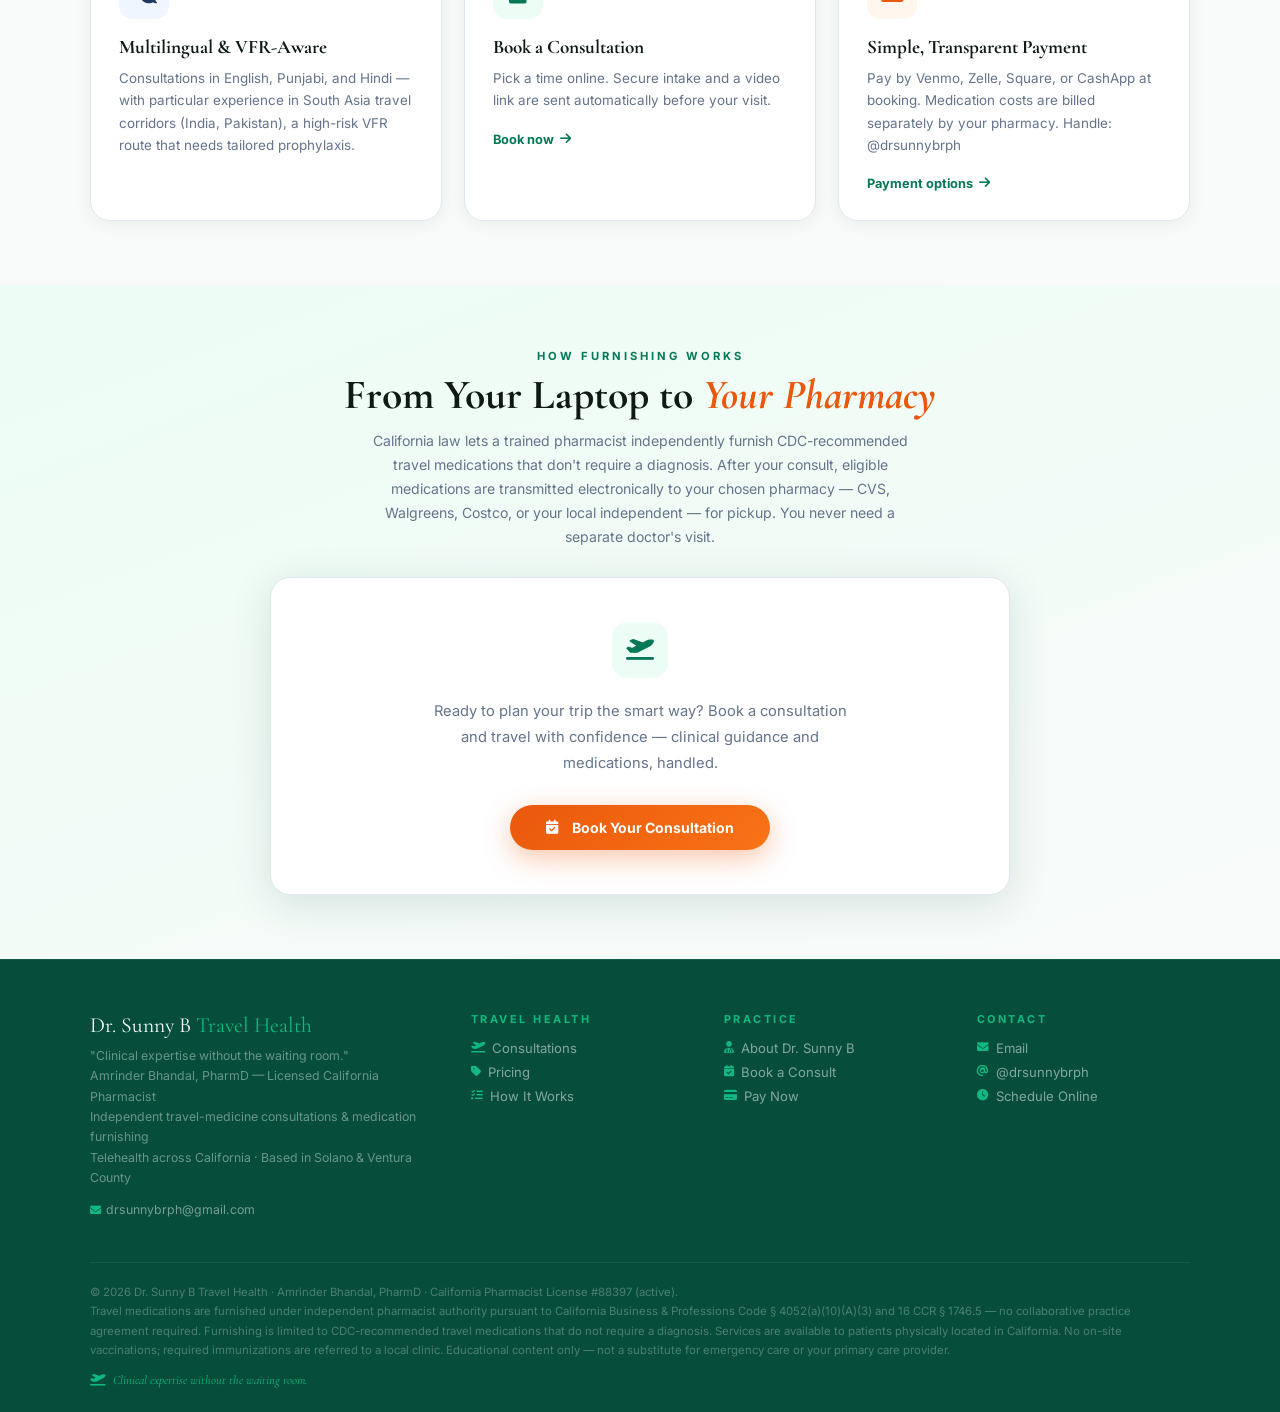
==== commit 1d71a49a: "Add files via upload" ====
--- a/index.html
+++ b/index.html
@@ -3,11 +3,11 @@
 <head>
 <meta charset="UTF-8"/>
 <meta name="viewport" content="width=device-width, initial-scale=1.0"/>
-<title>Dr. Sunny B Pharmacist Consulting | PharmD Clinical Consultant | Solano County & Ventura County California</title>
-<meta name="description" content="Amrinder Bhandal, PharmD — board-licensed pharmacist offering virtual travel health, supplement guidance, health coaching, and web consulting. Serving Solano County (Fairfield, Vacaville, Suisun City) and Ventura County (Simi Valley, Oxnard, Thousand Oaks), California."/>
-<meta name="keywords" content="pharmacist consultant California, travel health pharmacist Solano County, supplement consultation Ventura County, PharmD telehealth Fairfield Vacaville Simi Valley, Dr Sunny B Amrinder Bhandal"/>
-<meta property="og:title" content="Dr. Sunny B Pharmacist Consulting | PharmD Clinical Consultant"/>
-<meta property="og:description" content="Doctorate-level clinical consulting and digital strategy. Serving Solano & Ventura County, California."/>
+<title>Dr. Sunny B Travel Health | PharmD Travel Medicine Consultations & Furnishing | California Telehealth</title>
+<meta name="description" content="Amrinder Bhandal, PharmD — licensed California pharmacist offering virtual pre-travel health consultations and independent travel-medication furnishing under BPC § 4052(a)(10). Telehealth across California; based in Solano County (Fairfield, Vacaville) and Ventura County (Simi Valley, Oxnard). English, Punjabi, Hindi."/>
+<meta name="keywords" content="travel health pharmacist California, travel medicine consult California, malaria prophylaxis pharmacist, travel medication furnishing California, Punjabi travel health pharmacist, Dr Sunny B Amrinder Bhandal"/>
+<meta property="og:title" content="Dr. Sunny B Travel Health | California Travel Medicine Pharmacist"/>
+<meta property="og:description" content="Virtual pre-travel consultations and independent travel-medication furnishing from a licensed California PharmD. Telehealth across California."/>
 <meta property="og:type" content="website"/>
 <meta property="og:url" content="https://drsunnybrph.com/"/>
 <link rel="canonical" href="https://drsunnybrph.com/"/>
@@ -24,16 +24,7 @@
   </a>
   <ul class="nav-menu" id="navMenu">
     <li class="nav-item"><a class="nav-link" href="index.html" data-nav="home">Home</a></li>
-    <li class="nav-item" id="ddServices">
-      <button class="nav-link" data-nav="services" onclick="toggleDropdown('ddServices')">Services <span class="chevron">▾</span></button>
-      <div class="dropdown">
-        <a class="dropdown-item" href="travel-health.html"><div class="di-icon" style="background:var(--mint);color:var(--emerald2);"><i class="fa-solid fa-plane-departure"></i></div><div><strong>Travel Health</strong><small>Virtual consults</small></div></a>
-        <a class="dropdown-item" href="supplements.html"><div class="di-icon" style="background:var(--mint);color:var(--emerald2);"><i class="fa-solid fa-leaf"></i></div><div><strong>Supplement Consults</strong><small>OTC &amp; nutraceuticals</small></div></a>
-        <a class="dropdown-item" href="health-coaching.html"><div class="di-icon" style="background:var(--orange4);color:var(--orange);"><i class="fa-solid fa-dumbbell"></i></div><div><strong>Health Coaching</strong><small>Fitness &amp; wellness</small></div></a>
-        <a class="dropdown-item" href="web-consulting.html"><div class="di-icon" style="background:var(--slate3);color:var(--slate2);"><i class="fa-solid fa-laptop-code"></i></div><div><strong>Web Consulting</strong><small>Sites &amp; strategy</small></div></a>
-        <a class="dropdown-item" href="retainer.html"><div class="di-icon" style="background:var(--orange4);color:var(--orange);"><i class="fa-solid fa-clipboard-list"></i></div><div><strong>Retainer Plans</strong><small>Monthly support</small></div></a>
-      </div>
-    </li>
+    <li class="nav-item"><a class="nav-link" href="travel-health.html" data-nav="travel">Travel Health</a></li>
     <li class="nav-item"><a class="nav-link" href="about.html" data-nav="about">About</a></li>
     <li class="nav-item"><a class="nav-link" href="pay.html" data-nav="pay">Pay</a></li>
     <li class="nav-item"><a class="nav-link nav-cta" href="book.html" data-nav="book"><i class="fa-solid fa-calendar-check"></i> Book Now</a></li>
@@ -46,16 +37,16 @@
     <div class="hero-dots"></div><div class="hero-glow"></div><div class="hero-glow2"></div>
     <div class="hero-content">
       <div class="lang-badge"><i class="fa-solid fa-comments"></i> Consultations in English · Punjabi · ਪੰਜਾਬੀ · Hindi · हिन्दी</div>
-      <div class="hero-eyebrow"><i class="fa-solid fa-pills"></i> PharmD · Specialist in Clinical Strategy & Healthcare Operations</div>
-      <h1>Clinical Expertise.<br/>Without the Waiting Room.<br/><em>Dr. Sunny B, PharmD</em></h1>
-      <p class="hero-desc">Amrinder Bhandal, PharmD — board-licensed emergency medicine pharmacist offering virtual travel health consultations, supplement guidance, health coaching, and digital consulting services across California.</p>
+      <div class="hero-eyebrow"><i class="fa-solid fa-plane-departure"></i> PharmD · Travel Medicine · California Telehealth</div>
+      <h1>Travel Ready.<br/>Without the Waiting Room.<br/><em>Dr. Sunny B, PharmD</em></h1>
+      <p class="hero-desc">Amrinder Bhandal, PharmD — a licensed California pharmacist and emergency-medicine clinician offering virtual pre-travel consultations and independent travel-medication furnishing. No doctor's appointment required. Medications sent straight to your local pharmacy.</p>
       <div class="hero-btns">
         <a class="btn-orange" href="book.html"><i class="fa-solid fa-calendar-check"></i> Book a Consultation</a>
-        <a class="btn-ghost-white" href="about.html">About Dr. Sunny B <i class="fa-solid fa-arrow-right"></i></a>
+        <a class="btn-ghost-white" href="travel-health.html">See What's Included <i class="fa-solid fa-arrow-right"></i></a>
       </div>
       <div class="county-row">
-        <span class="county-tag"><i class="fa-solid fa-location-dot"></i> Solano County — Fairfield · Vacaville · Suisun City</span>
-        <span class="county-tag"><i class="fa-solid fa-location-dot"></i> Ventura County — Simi Valley · Oxnard · Thousand Oaks</span>
+        <span class="county-tag"><i class="fa-solid fa-location-dot"></i> Telehealth across California</span>
+        <span class="county-tag"><i class="fa-solid fa-location-dot"></i> Based in Solano &amp; Ventura County</span>
       </div>
       <div class="hero-stats" style="margin-top:36px;">
         <div class="hero-stat"><span class="hero-stat-num">PharmD</span><span class="hero-stat-label">Doctorate</span></div>
@@ -67,58 +58,45 @@
     </div>
   </div>
 
-  <section style="padding:60px 40px;">
+  <section style="padding:64px 40px;">
     <div class="container">
       <div class="center">
-        <span class="eyebrow">What I Do</span>
-        <h2 class="section-title">A Brand Built to <em>Serve</em></h2>
-        <p class="section-sub">From clinical consultations to digital strategy — doctorate-level expertise across Solano and Ventura County.</p>
+        <span class="eyebrow">One Focus, Done Right</span>
+        <h2 class="section-title">Pre-Travel Care, <em>Pharmacist-Led</em></h2>
+        <p class="section-sub">A focused travel medicine practice — destination risk assessment, vaccine counseling, and prescription travel medications furnished directly under California pharmacist authority. No referral, no clinic wait.</p>
       </div>
       <div class="cards-grid">
-        <!-- COMING SOON: Travel Health -->
-        <div class="card coming-soon" style="text-decoration:none;">
-          <div class="coming-soon-badge"><i class="fa-solid fa-clock"></i> Coming Soon</div>
-          <div class="card-icon ci-green"><i class="fa-solid fa-plane-departure"></i></div>
-          <h3>Travel Health Consults</h3>
-          <p>Virtual pre-travel appointments covering destination risk, vaccine counseling, OTC guidance, and — once CPA is finalized — prescription travel medication furnishing.</p>
-          <a class="btn-waitlist"  href="https://docs.google.com/forms/d/e/1FAIpQLSfl36Ju1GEhxDp_DQxJhy9M5VjSV1w_sfozzC5H5cOTIx_o2g/viewform?usp=sf_link" target="_blank" rel="noopener"><i class="fa-solid fa-bell"></i> Join the Waitlist</a>
+        <div class="card">
+          <div class="card-icon ci-green"><i class="fa-solid fa-earth-asia"></i></div>
+          <h3>Destination Risk Assessment</h3>
+          <p>A clinical pre-travel review built on the CDC Yellow Book — malaria zones, food &amp; water safety, altitude, insect-borne risk, and a written plan tailored to your exact itinerary.</p>
         </div>
-        <!-- COMING SOON: Supplements -->
-        <div class="card coming-soon" style="text-decoration:none;">
-          <div class="coming-soon-badge"><i class="fa-solid fa-clock"></i> Coming Soon</div>
-          <div class="card-icon ci-green"><i class="fa-solid fa-leaf"></i></div>
-          <h3>Supplement Consultations</h3>
-          <p>Evidence-based OTC and nutraceutical counseling. Interactions, dosing, and personalized recommendations from a clinical pharmacist.</p>
-          <a class="btn-waitlist" href="https://docs.google.com/forms/d/e/1FAIpQLSfl36Ju1GEhxDp_DQxJhy9M5VjSV1w_sfozzC5H5cOTIx_o2g/viewform?usp=sf_link" target="_blank" rel="noopener"><i class="fa-solid fa-bell"></i> Join the Waitlist</a>
+        <div class="card">
+          <div class="card-icon ci-green"><i class="fa-solid fa-prescription-bottle-medical"></i></div>
+          <h3>Travel Medication Furnishing</h3>
+          <p>CDC-recommended travel medications that don't require a diagnosis — furnished independently under <strong>BPC § 4052(a)(10)</strong> and sent electronically to the pharmacy of your choice. No CPA, no MD visit.</p>
         </div>
-        <!-- COMING SOON: Health Coaching -->
-        <div class="card coming-soon" style="text-decoration:none;">
-          <div class="coming-soon-badge"><i class="fa-solid fa-clock"></i> Coming Soon</div>
-          <div class="card-icon ci-orange"><i class="fa-solid fa-dumbbell"></i></div>
-          <h3>Health Coaching</h3>
-          <p>Fitness goals, wellness optimization, and OTC supplement protocols — backed by a PharmD. Evidence-based, no guesswork.</p>
-          <a class="btn-waitlist"  href="https://docs.google.com/forms/d/e/1FAIpQLSfl36Ju1GEhxDp_DQxJhy9M5VjSV1w_sfozzC5H5cOTIx_o2g/viewform?usp=sf_link" target="_blank" rel="noopener"><i class="fa-solid fa-bell"></i> Join the Waitlist</a>
+        <div class="card">
+          <div class="card-icon ci-orange"><i class="fa-solid fa-syringe"></i></div>
+          <h3>Vaccine Counseling &amp; Referral</h3>
+          <p>Which vaccines you actually need, how far in advance, and where to get them. Required immunizations are referred to a designated local clinic for administration.</p>
         </div>
-        <!-- ACTIVE: Web Consulting -->
-        <a class="card" href="web-consulting.html" style="text-decoration:none;">
-          <div class="card-icon ci-slate"><i class="fa-solid fa-laptop-code"></i></div>
-          <h3>Web &amp; Digital Consulting</h3>
-          <p>Professional websites built same-day. Booking integrations, payment systems, bilingual builds, and ongoing retainer support.</p>
-          <span class="card-link">Learn more <i class="fa-solid fa-arrow-right"></i></span>
-        </a>
-        <!-- ACTIVE: Book -->
+        <div class="card">
+          <div class="card-icon ci-slate"><i class="fa-solid fa-comments"></i></div>
+          <h3>Multilingual &amp; VFR-Aware</h3>
+          <p>Consultations in English, Punjabi, and Hindi — with particular experience in South Asia travel corridors (India, Pakistan), a high-risk VFR route that needs tailored prophylaxis.</p>
+        </div>
         <a class="card" href="book.html" style="text-decoration:none;">
           <div class="card-icon ci-green"><i class="fa-solid fa-calendar-check"></i></div>
-          <h3>Book an Appointment</h3>
-          <p>Schedule a web consulting call or join the clinical waitlist. Zoom links and confirmations sent automatically.</p>
+          <h3>Book a Consultation</h3>
+          <p>Pick a time online. Secure intake and a video link are sent automatically before your visit.</p>
           <span class="card-link">Book now <i class="fa-solid fa-arrow-right"></i></span>
         </a>
-        <!-- ACTIVE: Pay -->
         <a class="card" href="pay.html" style="text-decoration:none;">
           <div class="card-icon ci-orange"><i class="fa-solid fa-credit-card"></i></div>
-          <h3>Secure Payments</h3>
-          <p>Pay via Venmo, Zelle, Square, or CashApp. Invoices provided on request. Handle: @drsunnybrph</p>
-          <span class="card-link">Pay now <i class="fa-solid fa-arrow-right"></i></span>
+          <h3>Simple, Transparent Payment</h3>
+          <p>Pay by Venmo, Zelle, Square, or CashApp at booking. Medication costs are billed separately by your pharmacy. Handle: @drsunnybrph</p>
+          <span class="card-link">Payment options <i class="fa-solid fa-arrow-right"></i></span>
         </a>
       </div>
     </div>
@@ -127,65 +105,56 @@
   <div class="form-section">
     <div class="container-sm">
       <div style="text-align:center;margin-bottom:28px;">
-        <span class="eyebrow">Clinical Services Waitlist</span>
-        <h2 class="section-title" style="margin-bottom:8px;">Be First When <em>Clinical Bookings</em> Open</h2>
-        <p style="font-size:.88rem;color:var(--gray);line-height:1.7;">Travel Health, Supplement Audits, and Performance Optimization launch once our CPA is finalized. Join the waitlist for priority access and early-bird pricing.</p>
+        <span class="eyebrow">How Furnishing Works</span>
+        <h2 class="section-title" style="margin-bottom:8px;">From Your Laptop to <em>Your Pharmacy</em></h2>
+        <p style="font-size:.88rem;color:var(--gray);line-height:1.7;max-width:560px;margin:0 auto;">California law lets a trained pharmacist independently furnish CDC-recommended travel medications that don't require a diagnosis. After your consult, eligible medications are transmitted electronically to your chosen pharmacy — CVS, Walgreens, Costco, or your local independent — for pickup. You never need a separate doctor's visit.</p>
       </div>
-      <div style="background:white;border-radius:20px;box-shadow:var(--shadow2);border:1.5px solid var(--gray4);padding:52px 32px;text-align:center;">
+      <div style="background:white;border-radius:20px;box-shadow:var(--shadow2);border:1.5px solid var(--gray4);padding:44px 32px;text-align:center;">
         <div style="width:56px;height:56px;background:var(--mint);border-radius:16px;display:flex;align-items:center;justify-content:center;margin:0 auto 20px;">
-          <i class="fa-solid fa-clipboard-list" style="font-size:1.4rem;color:var(--emerald2);"></i>
+          <i class="fa-solid fa-plane-departure" style="font-size:1.4rem;color:var(--emerald2);"></i>
         </div>
-        <p style="font-family:'Inter',sans-serif;font-size:.92rem;color:var(--gray);line-height:1.8;margin-bottom:28px;max-width:420px;margin-left:auto;margin-right:auto;">Join the waitlist and you'll be first to know when this service goes live — with priority booking and early-bird pricing.</p>
-        <a href="https://docs.google.com/forms/d/e/1FAIpQLSfl36Ju1GEhxDp_DQxJhy9M5VjSV1w_sfozzC5H5cOTIx_o2g/viewform?usp=sf_link"
-          target="_blank"
-          rel="noopener noreferrer"
-          class="btn-orange"
-          style="display:inline-flex;text-decoration:none;font-size:.88rem;padding:14px 36px;">
-          <i class="fa-solid fa-bell"></i>&nbsp; Join the Waitlist
+        <p style="font-family:'Inter',sans-serif;font-size:.92rem;color:var(--gray);line-height:1.8;margin-bottom:28px;max-width:440px;margin-left:auto;margin-right:auto;">Ready to plan your trip the smart way? Book a consultation and travel with confidence — clinical guidance and medications, handled.</p>
+        <a href="book.html" class="btn-orange" style="display:inline-flex;text-decoration:none;font-size:.88rem;padding:14px 36px;">
+          <i class="fa-solid fa-calendar-check"></i>&nbsp; Book Your Consultation
         </a>
-        <p style="margin-top:16px;font-family:'Inter',sans-serif;font-size:.75rem;color:var(--gray2);">
-          Button not working? &nbsp;<a href="https://docs.google.com/forms/d/e/1FAIpQLSfl36Ju1GEhxDp_DQxJhy9M5VjSV1w_sfozzC5H5cOTIx_o2g/viewform?usp=sf_link" target="_blank" rel="noopener noreferrer" style="color:var(--emerald2);font-weight:600;text-decoration:underline;">Open the form directly &rarr;</a>
-        </p>
       </div>
     </div>
   </div>
 </main>
 
-
 <footer>
   <div class="footer-inner">
     <div class="footer-grid">
       <div>
-        <div class="footer-brand">Dr. Sunny B <span>Pharmacist Consulting</span></div>
-        <div class="footer-tagline">"Clinical expertise without the waiting room."<br/>Owned &amp; operated by Amrinder Bhandal, PharmD<br/>Specialist in Clinical Strategy &amp; Healthcare Operations<br/>Serving Solano County &amp; Ventura County, California</div>
+        <div class="footer-brand">Dr. Sunny B <span>Travel Health</span></div>
+        <div class="footer-tagline">"Clinical expertise without the waiting room."<br/>Amrinder Bhandal, PharmD — Licensed California Pharmacist<br/>Independent travel-medicine consultations &amp; medication furnishing<br/>Telehealth across California · Based in Solano &amp; Ventura County</div>
         <div style="margin-top:10px;"><a href="mailto:drsunnybrph@gmail.com" style="color:rgba(255,255,255,.45);font-size:.77rem;text-decoration:none;font-family:'Inter',sans-serif;"><i class="fa-solid fa-envelope" style="font-size:.7rem;color:var(--emerald4);margin-right:5px;"></i>drsunnybrph@gmail.com</a></div>
       </div>
-      <div class="footer-col"><h4>Clinical</h4><ul>
-        <li><a href="travel-health.html"><i class="fa-solid fa-plane-departure"></i>Travel Health</a></li>
-        <li><a href="supplements.html"><i class="fa-solid fa-leaf"></i>Supplement Consults</a></li>
-        <li><a href="health-coaching.html"><i class="fa-solid fa-dumbbell"></i>Health Coaching</a></li>
+      <div class="footer-col"><h4>Travel Health</h4><ul>
+        <li><a href="travel-health.html"><i class="fa-solid fa-plane-departure"></i>Consultations</a></li>
+        <li><a href="travel-health.html#pricing"><i class="fa-solid fa-tag"></i>Pricing</a></li>
+        <li><a href="travel-health.html#how"><i class="fa-solid fa-list-check"></i>How It Works</a></li>
       </ul></div>
-      <div class="footer-col"><h4>Digital</h4><ul>
-        <li><a href="web-consulting.html"><i class="fa-solid fa-laptop-code"></i>Web Consulting</a></li>
-        <li><a href="retainer.html"><i class="fa-solid fa-gear"></i>Retainer Plans</a></li>
-        <li><a href="about.html"><i class="fa-solid fa-user-doctor"></i>About</a></li>
+      <div class="footer-col"><h4>Practice</h4><ul>
+        <li><a href="about.html"><i class="fa-solid fa-user-doctor"></i>About Dr. Sunny B</a></li>
+        <li><a href="book.html"><i class="fa-solid fa-calendar-check"></i>Book a Consult</a></li>
+        <li><a href="pay.html"><i class="fa-solid fa-credit-card"></i>Pay Now</a></li>
       </ul></div>
-      <div class="footer-col"><h4>Book &amp; Pay</h4><ul>
-        <li><a href="book.html"><i class="fa-solid fa-calendar-check"></i>Book Appointment</a></li>
-        <li><a href="pay.html"><i class="fa-solid fa-credit-card"></i>Pay Now</a></li>
+      <div class="footer-col"><h4>Contact</h4><ul>
+        <li><a href="mailto:drsunnybrph@gmail.com"><i class="fa-solid fa-envelope"></i>Email</a></li>
         <li><a href="pay.html"><i class="fa-solid fa-at"></i>@drsunnybrph</a></li>
+        <li><a href="book.html"><i class="fa-solid fa-clock"></i>Schedule Online</a></li>
       </ul></div>
     </div>
     <div class="footer-bottom">
       <div>
-        <div class="footer-legal">© 2025 Dr. Sunny B Pharmacist Consulting · All rights reserved · Amrinder Bhandal, PharmD · CA BOP License Active<br/>Clinical services governed by California Business and Professions Code § 4052.9. Consultation and Medication Furnishing Only. No on-site vaccinations. Professional referrals provided for all required immunizations.<br/>Prescription services pending CPA finalization. Content is educational and does not constitute medical advice, diagnosis, or a patient-provider relationship. Not a substitute for emergency care.</div>
-        <div class="footer-legal-extended">This clinical practice is owned and operated by Amrinder Bhandal, PharmD. All service agreements and protocols are structured for seamless succession to a California Professional Corporation as permitted by the Moscone-Knox Professional Corporation Act.</div>
+        <div class="footer-legal">© 2026 Dr. Sunny B Travel Health · Amrinder Bhandal, PharmD · California Pharmacist License #88397 (active).<br/>Travel medications are furnished under independent pharmacist authority pursuant to California Business &amp; Professions Code § 4052(a)(10)(A)(3) and 16 CCR § 1746.5 — no collaborative practice agreement required. Furnishing is limited to CDC-recommended travel medications that do not require a diagnosis. Services are available to patients physically located in California. No on-site vaccinations; required immunizations are referred to a local clinic. Educational content only — not a substitute for emergency care or your primary care provider.</div>
       </div>
-      <div class="footer-love"><i class="fa-solid fa-pills"></i> Clinical expertise without the waiting room.</div>
+      <div class="footer-love"><i class="fa-solid fa-plane-departure"></i> Clinical expertise without the waiting room.</div>
     </div>
   </div>
 </footer>
 
 <script src="script.js"></script>
 </body>
-</html>+</html>
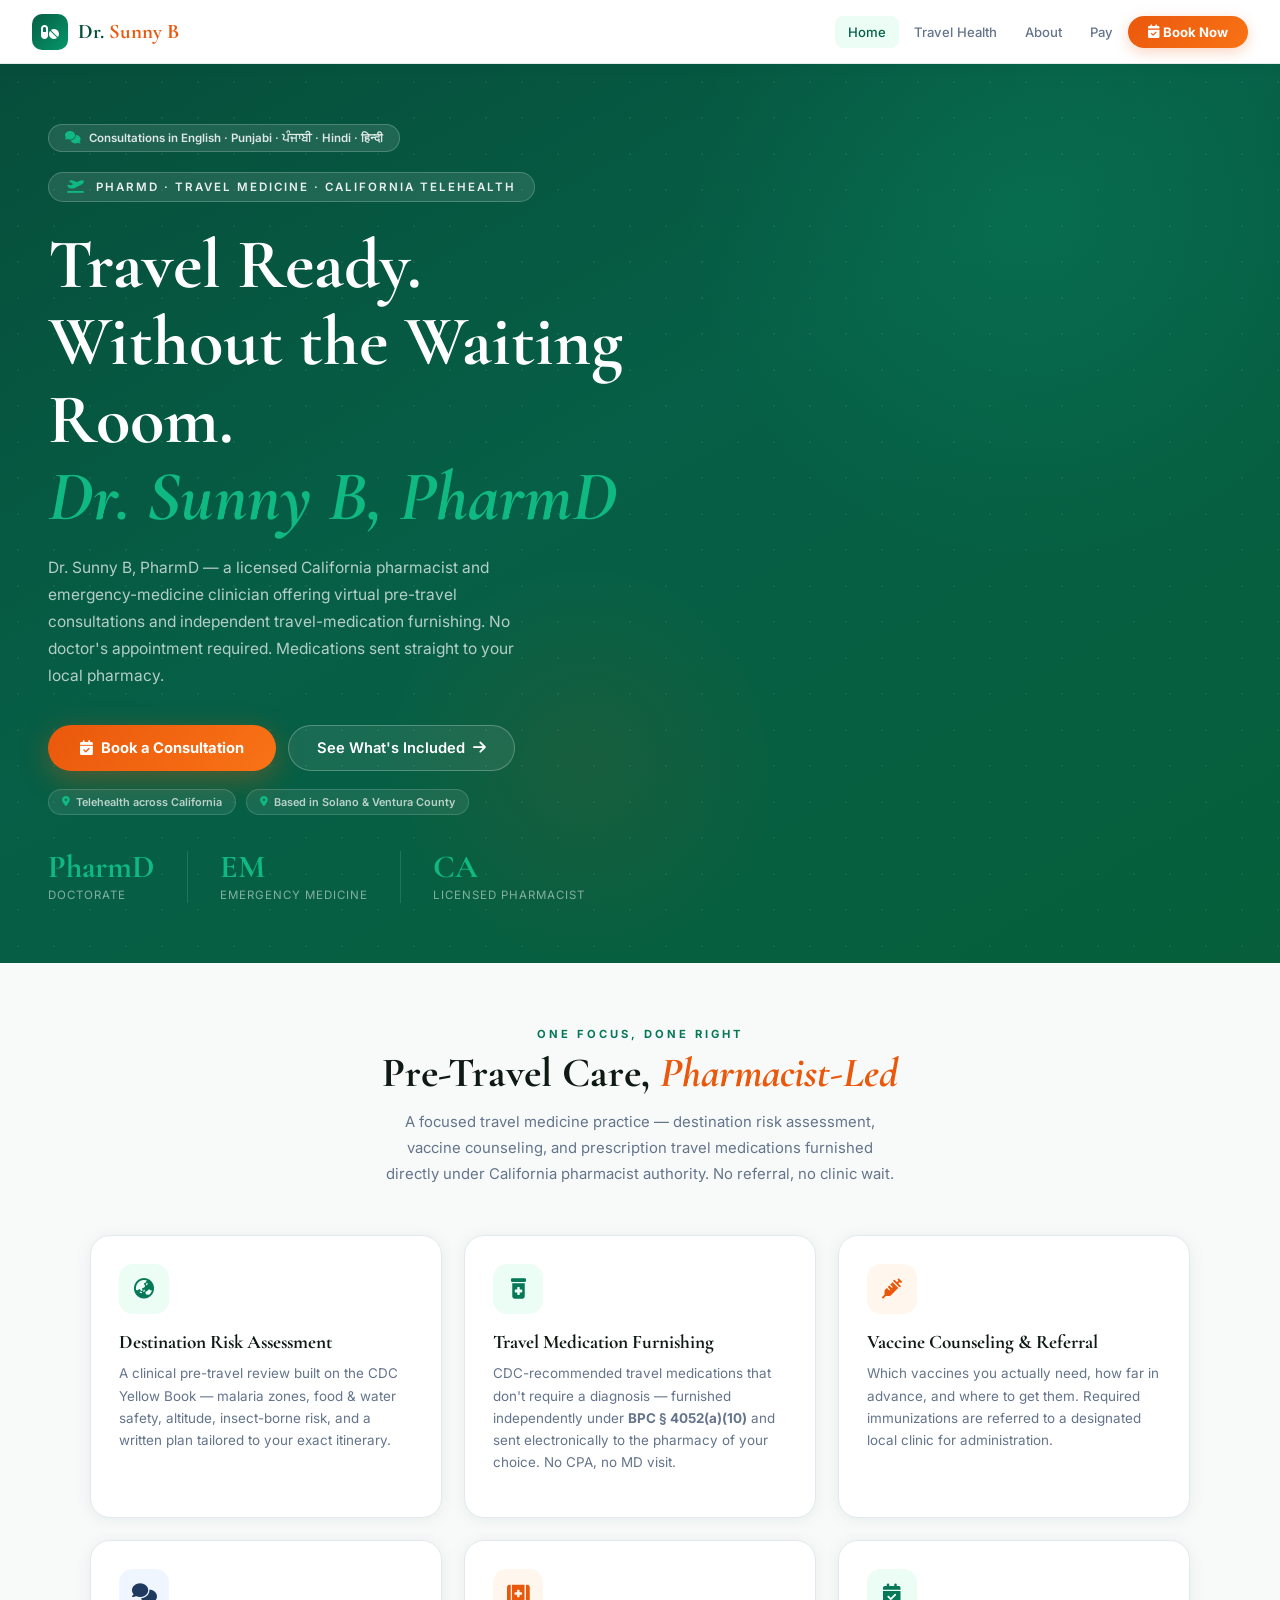
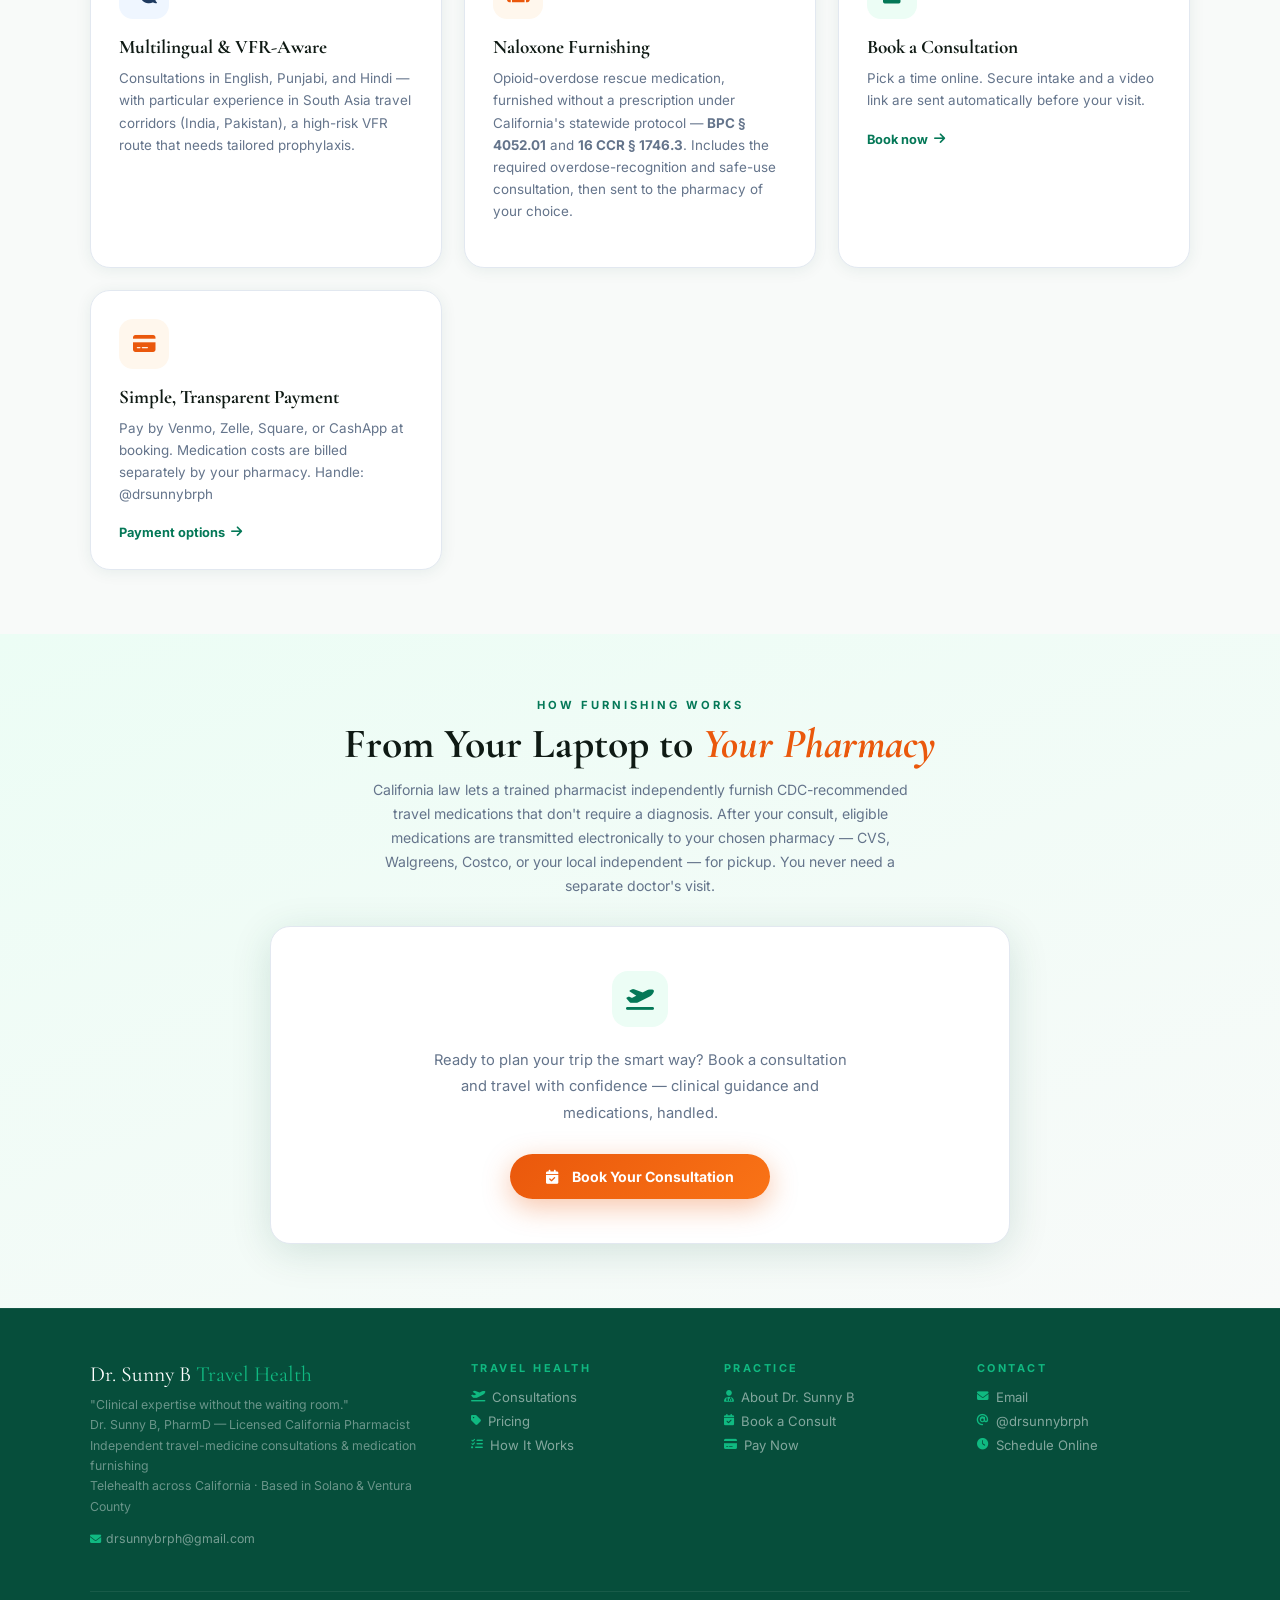
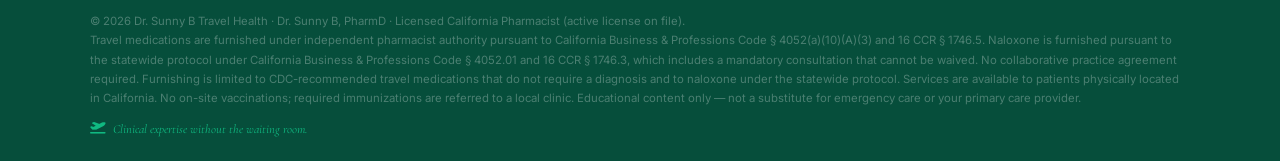
==== commit fc662900: "Add files via upload" ====
--- a/index.html
+++ b/index.html
@@ -4,8 +4,8 @@
 <meta charset="UTF-8"/>
 <meta name="viewport" content="width=device-width, initial-scale=1.0"/>
 <title>Dr. Sunny B Travel Health | PharmD Travel Medicine Consultations & Furnishing | California Telehealth</title>
-<meta name="description" content="Amrinder Bhandal, PharmD — licensed California pharmacist offering virtual pre-travel health consultations and independent travel-medication furnishing under BPC § 4052(a)(10). Telehealth across California; based in Solano County (Fairfield, Vacaville) and Ventura County (Simi Valley, Oxnard). English, Punjabi, Hindi."/>
-<meta name="keywords" content="travel health pharmacist California, travel medicine consult California, malaria prophylaxis pharmacist, travel medication furnishing California, Punjabi travel health pharmacist, Dr Sunny B Amrinder Bhandal"/>
+<meta name="description" content="Dr. Sunny B, PharmD — licensed California pharmacist offering virtual pre-travel health consultations, independent travel-medication furnishing under BPC § 4052(a)(10), and naloxone furnishing under BPC § 4052.01. Telehealth across California; based in Solano County (Fairfield, Vacaville) and Ventura County (Simi Valley, Oxnard). English, Punjabi, Hindi."/>
+<meta name="keywords" content="travel health pharmacist California, travel medicine consult California, malaria prophylaxis pharmacist, travel medication furnishing California, naloxone furnishing pharmacist California, Punjabi travel health pharmacist, Dr Sunny B"/>
 <meta property="og:title" content="Dr. Sunny B Travel Health | California Travel Medicine Pharmacist"/>
 <meta property="og:description" content="Virtual pre-travel consultations and independent travel-medication furnishing from a licensed California PharmD. Telehealth across California."/>
 <meta property="og:type" content="website"/>
@@ -39,7 +39,7 @@
       <div class="lang-badge"><i class="fa-solid fa-comments"></i> Consultations in English · Punjabi · ਪੰਜਾਬੀ · Hindi · हिन्दी</div>
       <div class="hero-eyebrow"><i class="fa-solid fa-plane-departure"></i> PharmD · Travel Medicine · California Telehealth</div>
       <h1>Travel Ready.<br/>Without the Waiting Room.<br/><em>Dr. Sunny B, PharmD</em></h1>
-      <p class="hero-desc">Amrinder Bhandal, PharmD — a licensed California pharmacist and emergency-medicine clinician offering virtual pre-travel consultations and independent travel-medication furnishing. No doctor's appointment required. Medications sent straight to your local pharmacy.</p>
+      <p class="hero-desc">Dr. Sunny B, PharmD — a licensed California pharmacist and emergency-medicine clinician offering virtual pre-travel consultations and independent travel-medication furnishing. No doctor's appointment required. Medications sent straight to your local pharmacy.</p>
       <div class="hero-btns">
         <a class="btn-orange" href="book.html"><i class="fa-solid fa-calendar-check"></i> Book a Consultation</a>
         <a class="btn-ghost-white" href="travel-health.html">See What's Included <i class="fa-solid fa-arrow-right"></i></a>
@@ -86,6 +86,11 @@
           <h3>Multilingual &amp; VFR-Aware</h3>
           <p>Consultations in English, Punjabi, and Hindi — with particular experience in South Asia travel corridors (India, Pakistan), a high-risk VFR route that needs tailored prophylaxis.</p>
         </div>
+        <div class="card">
+          <div class="card-icon ci-orange"><i class="fa-solid fa-kit-medical"></i></div>
+          <h3>Naloxone Furnishing</h3>
+          <p>Opioid-overdose rescue medication, furnished without a prescription under California's statewide protocol — <strong>BPC § 4052.01</strong> and <strong>16 CCR § 1746.3</strong>. Includes the required overdose-recognition and safe-use consultation, then sent to the pharmacy of your choice.</p>
+        </div>
         <a class="card" href="book.html" style="text-decoration:none;">
           <div class="card-icon ci-green"><i class="fa-solid fa-calendar-check"></i></div>
           <h3>Book a Consultation</h3>
@@ -127,7 +132,7 @@
     <div class="footer-grid">
       <div>
         <div class="footer-brand">Dr. Sunny B <span>Travel Health</span></div>
-        <div class="footer-tagline">"Clinical expertise without the waiting room."<br/>Amrinder Bhandal, PharmD — Licensed California Pharmacist<br/>Independent travel-medicine consultations &amp; medication furnishing<br/>Telehealth across California · Based in Solano &amp; Ventura County</div>
+        <div class="footer-tagline">"Clinical expertise without the waiting room."<br/>Dr. Sunny B, PharmD — Licensed California Pharmacist<br/>Independent travel-medicine consultations &amp; medication furnishing<br/>Telehealth across California · Based in Solano &amp; Ventura County</div>
         <div style="margin-top:10px;"><a href="mailto:drsunnybrph@gmail.com" style="color:rgba(255,255,255,.45);font-size:.77rem;text-decoration:none;font-family:'Inter',sans-serif;"><i class="fa-solid fa-envelope" style="font-size:.7rem;color:var(--emerald4);margin-right:5px;"></i>drsunnybrph@gmail.com</a></div>
       </div>
       <div class="footer-col"><h4>Travel Health</h4><ul>
@@ -148,7 +153,7 @@
     </div>
     <div class="footer-bottom">
       <div>
-        <div class="footer-legal">© 2026 Dr. Sunny B Travel Health · Amrinder Bhandal, PharmD · California Pharmacist License #88397 (active).<br/>Travel medications are furnished under independent pharmacist authority pursuant to California Business &amp; Professions Code § 4052(a)(10)(A)(3) and 16 CCR § 1746.5 — no collaborative practice agreement required. Furnishing is limited to CDC-recommended travel medications that do not require a diagnosis. Services are available to patients physically located in California. No on-site vaccinations; required immunizations are referred to a local clinic. Educational content only — not a substitute for emergency care or your primary care provider.</div>
+        <div class="footer-legal">© 2026 Dr. Sunny B Travel Health · Dr. Sunny B, PharmD · Licensed California Pharmacist (active license on file).<br/>Travel medications are furnished under independent pharmacist authority pursuant to California Business &amp; Professions Code § 4052(a)(10)(A)(3) and 16 CCR § 1746.5. Naloxone is furnished pursuant to the statewide protocol under California Business &amp; Professions Code § 4052.01 and 16 CCR § 1746.3, which includes a mandatory consultation that cannot be waived. No collaborative practice agreement required. Furnishing is limited to CDC-recommended travel medications that do not require a diagnosis and to naloxone under the statewide protocol. Services are available to patients physically located in California. No on-site vaccinations; required immunizations are referred to a local clinic. Educational content only — not a substitute for emergency care or your primary care provider.</div>
       </div>
       <div class="footer-love"><i class="fa-solid fa-plane-departure"></i> Clinical expertise without the waiting room.</div>
     </div>
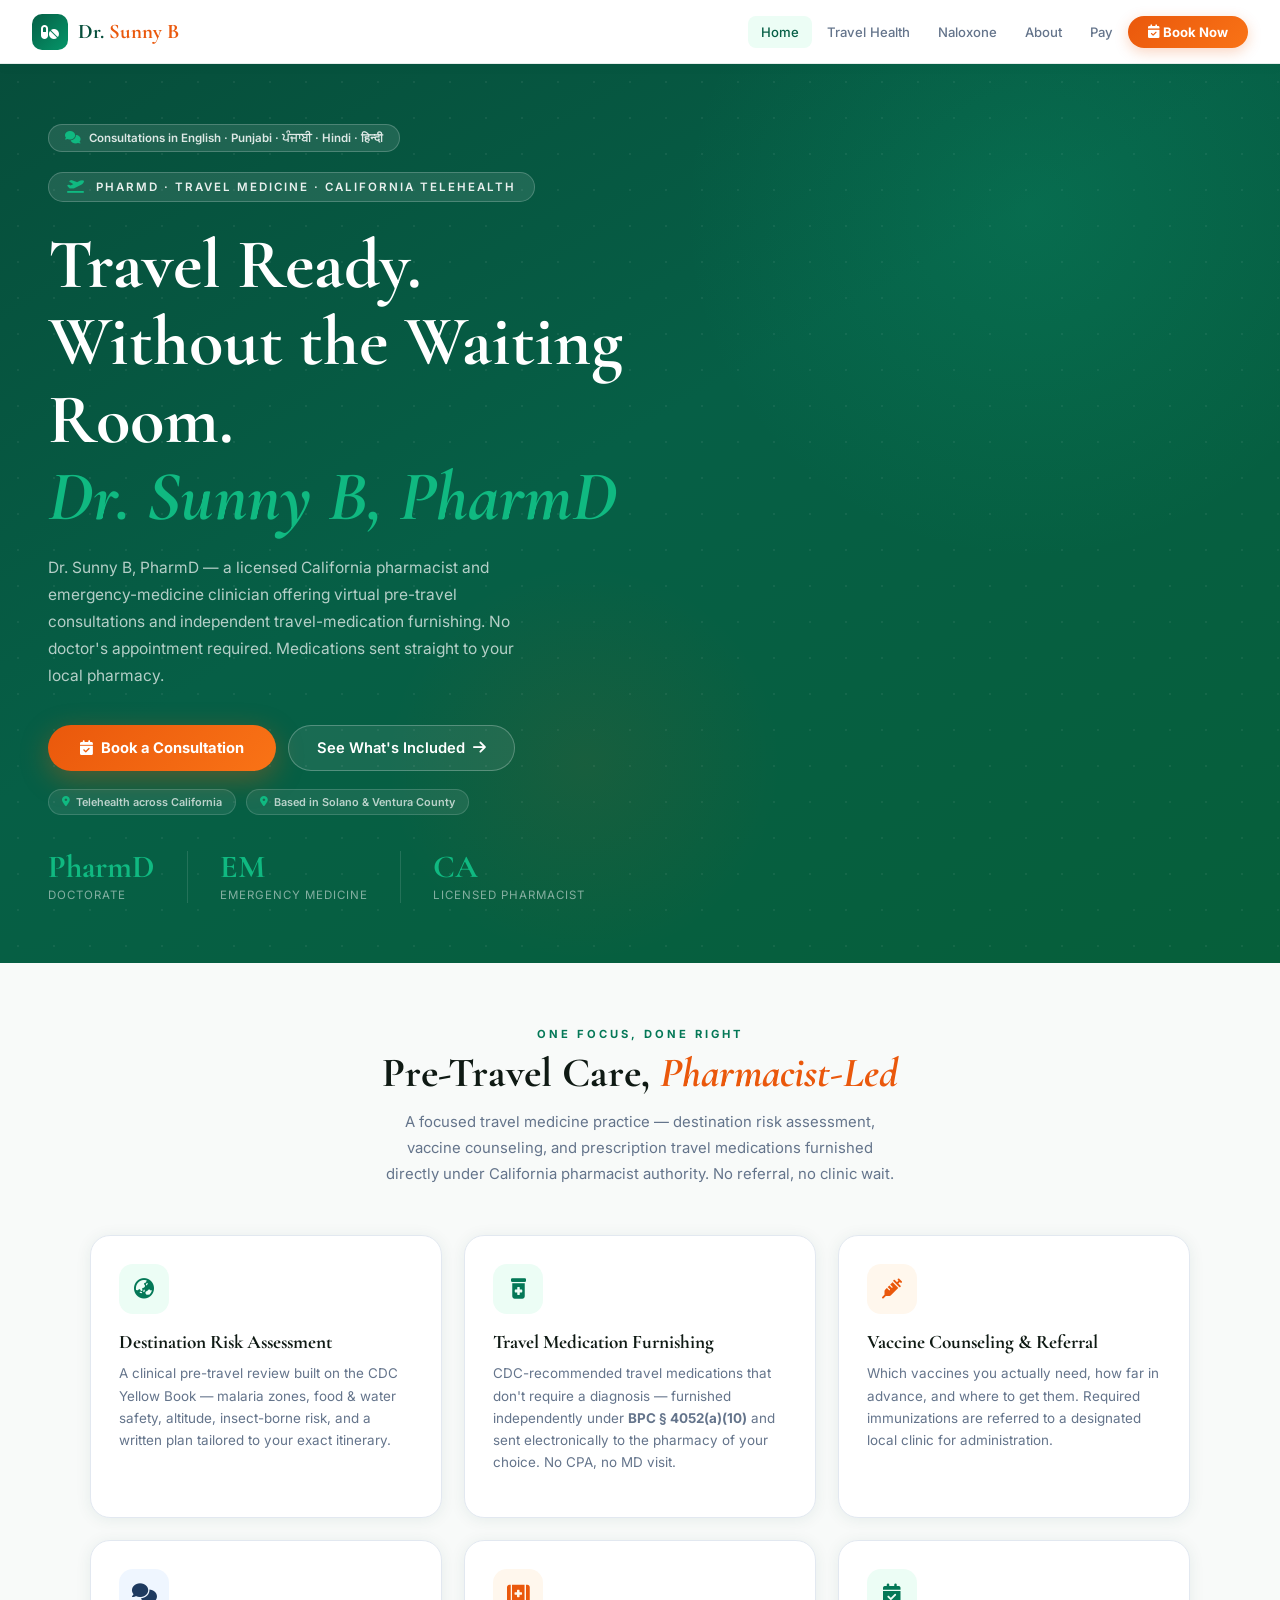
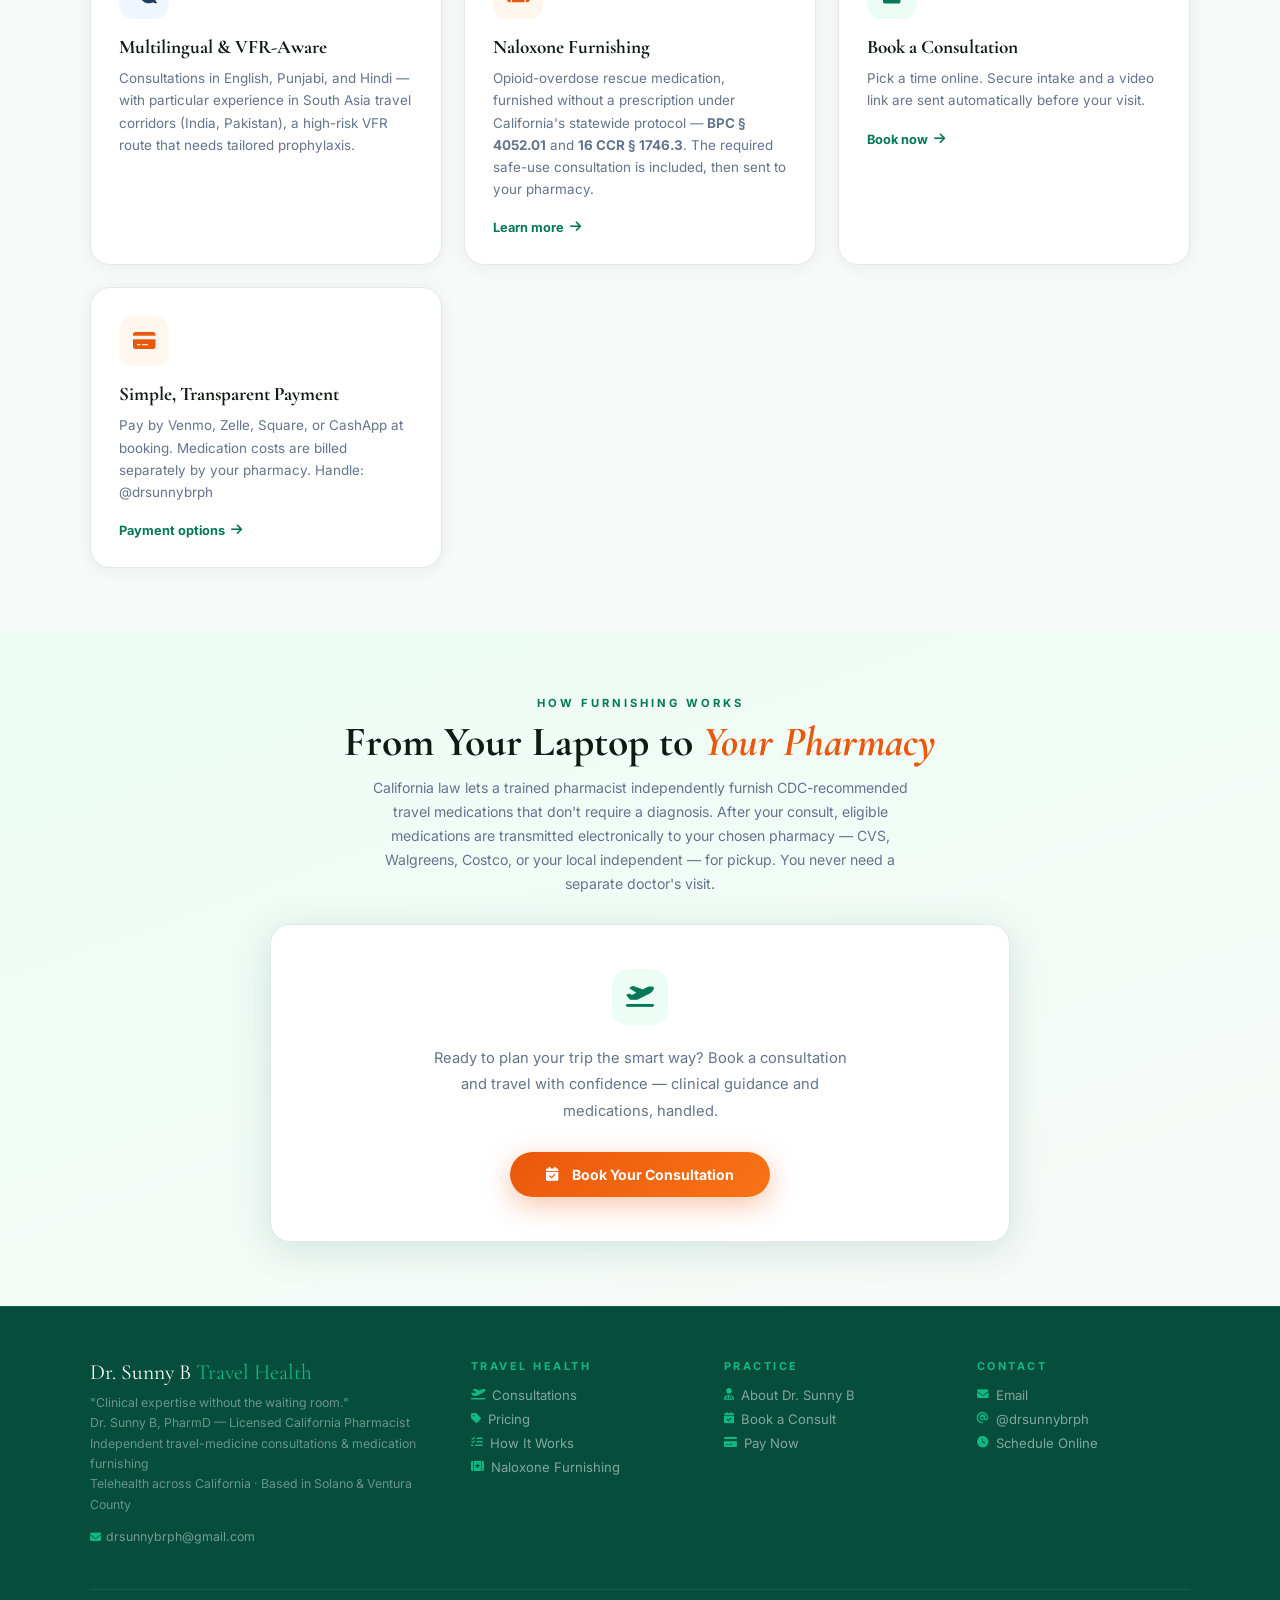
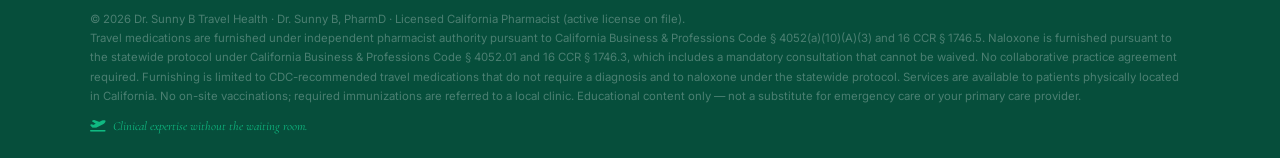
==== commit ecc95c0d: "Add files via upload" ====
--- a/index.html
+++ b/index.html
@@ -25,6 +25,7 @@
   <ul class="nav-menu" id="navMenu">
     <li class="nav-item"><a class="nav-link" href="index.html" data-nav="home">Home</a></li>
     <li class="nav-item"><a class="nav-link" href="travel-health.html" data-nav="travel">Travel Health</a></li>
+    <li class="nav-item"><a class="nav-link" href="naloxone.html" data-nav="naloxone">Naloxone</a></li>
     <li class="nav-item"><a class="nav-link" href="about.html" data-nav="about">About</a></li>
     <li class="nav-item"><a class="nav-link" href="pay.html" data-nav="pay">Pay</a></li>
     <li class="nav-item"><a class="nav-link nav-cta" href="book.html" data-nav="book"><i class="fa-solid fa-calendar-check"></i> Book Now</a></li>
@@ -86,11 +87,12 @@
           <h3>Multilingual &amp; VFR-Aware</h3>
           <p>Consultations in English, Punjabi, and Hindi — with particular experience in South Asia travel corridors (India, Pakistan), a high-risk VFR route that needs tailored prophylaxis.</p>
         </div>
-        <div class="card">
+        <a class="card" href="naloxone.html" style="text-decoration:none;">
           <div class="card-icon ci-orange"><i class="fa-solid fa-kit-medical"></i></div>
           <h3>Naloxone Furnishing</h3>
-          <p>Opioid-overdose rescue medication, furnished without a prescription under California's statewide protocol — <strong>BPC § 4052.01</strong> and <strong>16 CCR § 1746.3</strong>. Includes the required overdose-recognition and safe-use consultation, then sent to the pharmacy of your choice.</p>
-        </div>
+          <p>Opioid-overdose rescue medication, furnished without a prescription under California's statewide protocol — <strong>BPC § 4052.01</strong> and <strong>16 CCR § 1746.3</strong>. The required safe-use consultation is included, then sent to your pharmacy.</p>
+          <span class="card-link">Learn more <i class="fa-solid fa-arrow-right"></i></span>
+        </a>
         <a class="card" href="book.html" style="text-decoration:none;">
           <div class="card-icon ci-green"><i class="fa-solid fa-calendar-check"></i></div>
           <h3>Book a Consultation</h3>
@@ -139,6 +141,7 @@
         <li><a href="travel-health.html"><i class="fa-solid fa-plane-departure"></i>Consultations</a></li>
         <li><a href="travel-health.html#pricing"><i class="fa-solid fa-tag"></i>Pricing</a></li>
         <li><a href="travel-health.html#how"><i class="fa-solid fa-list-check"></i>How It Works</a></li>
+        <li><a href="naloxone.html"><i class="fa-solid fa-kit-medical"></i>Naloxone Furnishing</a></li>
       </ul></div>
       <div class="footer-col"><h4>Practice</h4><ul>
         <li><a href="about.html"><i class="fa-solid fa-user-doctor"></i>About Dr. Sunny B</a></li>
--- a/styles.css
+++ b/styles.css
@@ -298,3 +298,28 @@
 .rx-future-list{list-style:none;margin-top:14px;position:relative;}
 .rx-future-list li{font-size:.82rem;color:rgba(255,255,255,.7);padding:5px 0;display:flex;align-items:center;gap:10px;}
 .rx-future-list li i{color:var(--emerald4);font-size:.75rem;flex-shrink:0;}
+
+
+/* ========== BOOKING-REQUEST FORM (bf-) ========== */
+.bf-wrap{max-width:660px;margin:0 auto;background:#fff;border:1.5px solid var(--gray4);border-radius:24px;padding:42px 36px;box-shadow:var(--shadow2);}
+.bf-head{text-align:center;margin-bottom:24px;}
+.bf-grid{display:grid;grid-template-columns:1fr 1fr;gap:15px 16px;}
+.bf-field{display:flex;flex-direction:column;gap:6px;}
+.bf-field.full{grid-column:1 / -1;}
+.bf-field label{font-size:.72rem;font-weight:700;color:var(--gray);text-transform:uppercase;letter-spacing:.6px;}
+.bf-field label .req{color:var(--orange2);}
+.bf-input,.bf-select{width:100%;border:1.5px solid var(--gray4);border-radius:10px;padding:11px 13px;font-family:'Inter',sans-serif;font-size:.9rem;color:var(--text);outline:none;transition:border .2s,background .2s;background:var(--cream);}
+.bf-input:focus,.bf-select:focus{border-color:var(--emerald3);background:#fff;}
+.bf-input.bf-err,.bf-select.bf-err{border-color:#EF4444;background:#FEF2F2;}
+.bf-ack{grid-column:1 / -1;display:flex;gap:11px;align-items:flex-start;background:var(--mint);border:1px solid var(--mint2);border-radius:12px;padding:13px 15px;margin-top:2px;}
+.bf-ack input{margin-top:2px;flex-shrink:0;width:17px;height:17px;accent-color:var(--emerald3);cursor:pointer;}
+.bf-ack label{font-size:.78rem;color:var(--gray);line-height:1.55;font-weight:500;cursor:pointer;}
+.bf-submit{grid-column:1 / -1;display:inline-flex;align-items:center;justify-content:center;gap:9px;width:100%;border:none;border-radius:50px;padding:15px;font-family:'Inter',sans-serif;font-size:.95rem;font-weight:700;cursor:pointer;color:#fff;background:linear-gradient(135deg,var(--orange),var(--orange2));transition:transform .2s,box-shadow .2s,opacity .2s;box-shadow:0 10px 26px rgba(234,88,12,.28);margin-top:4px;}
+.bf-submit:hover{transform:translateY(-2px);box-shadow:0 14px 34px rgba(234,88,12,.36);}
+.bf-submit:disabled{opacity:.55;cursor:not-allowed;transform:none;}
+.bf-status{grid-column:1 / -1;font-size:.85rem;line-height:1.6;border-radius:12px;display:none;}
+.bf-status.show{display:block;padding:14px 16px;}
+.bf-status.ok{background:var(--mint);border:1px solid var(--mint2);color:var(--emerald);}
+.bf-status.err{background:#FEF2F2;border:1px solid #FECACA;color:#B91C1C;}
+.bf-priv{grid-column:1 / -1;font-size:.72rem;color:var(--gray2);text-align:center;line-height:1.6;margin-top:2px;}
+@media(max-width:560px){.bf-grid{grid-template-columns:1fr;}.bf-wrap{padding:30px 20px;}}
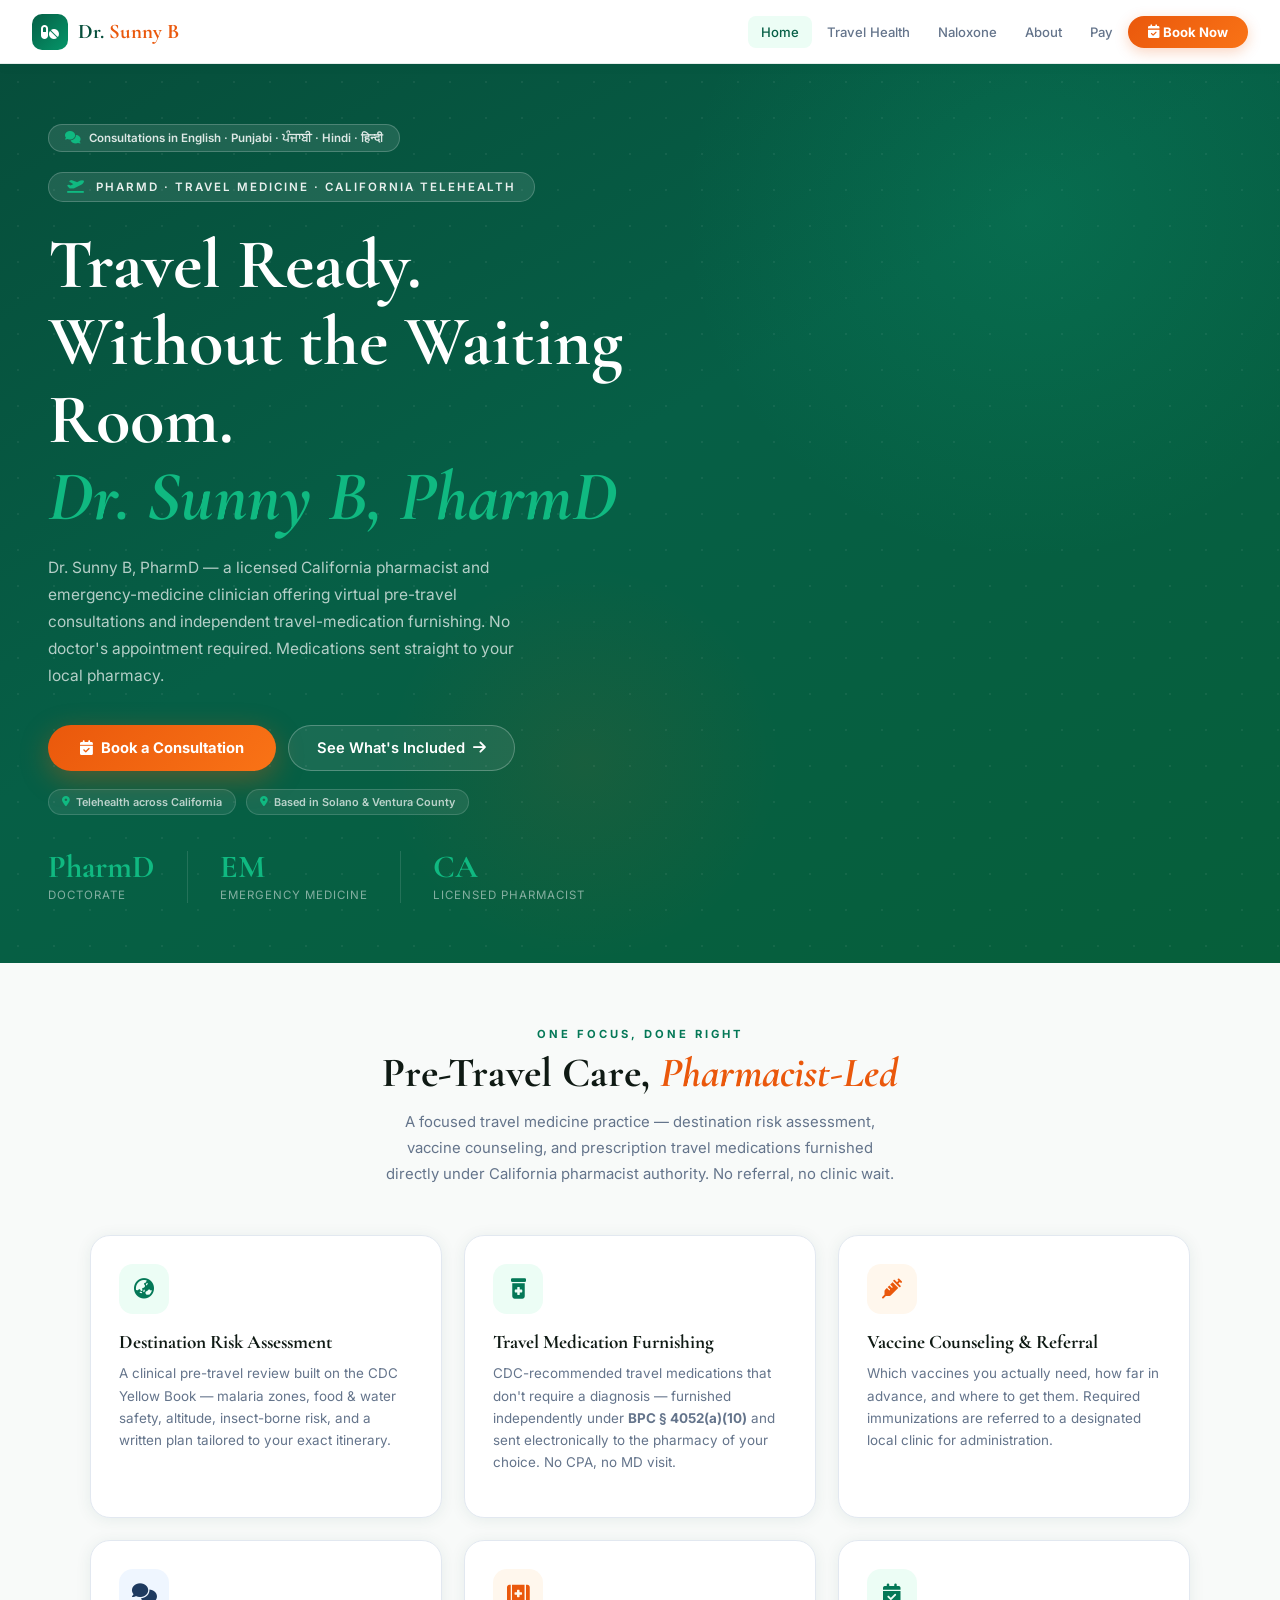
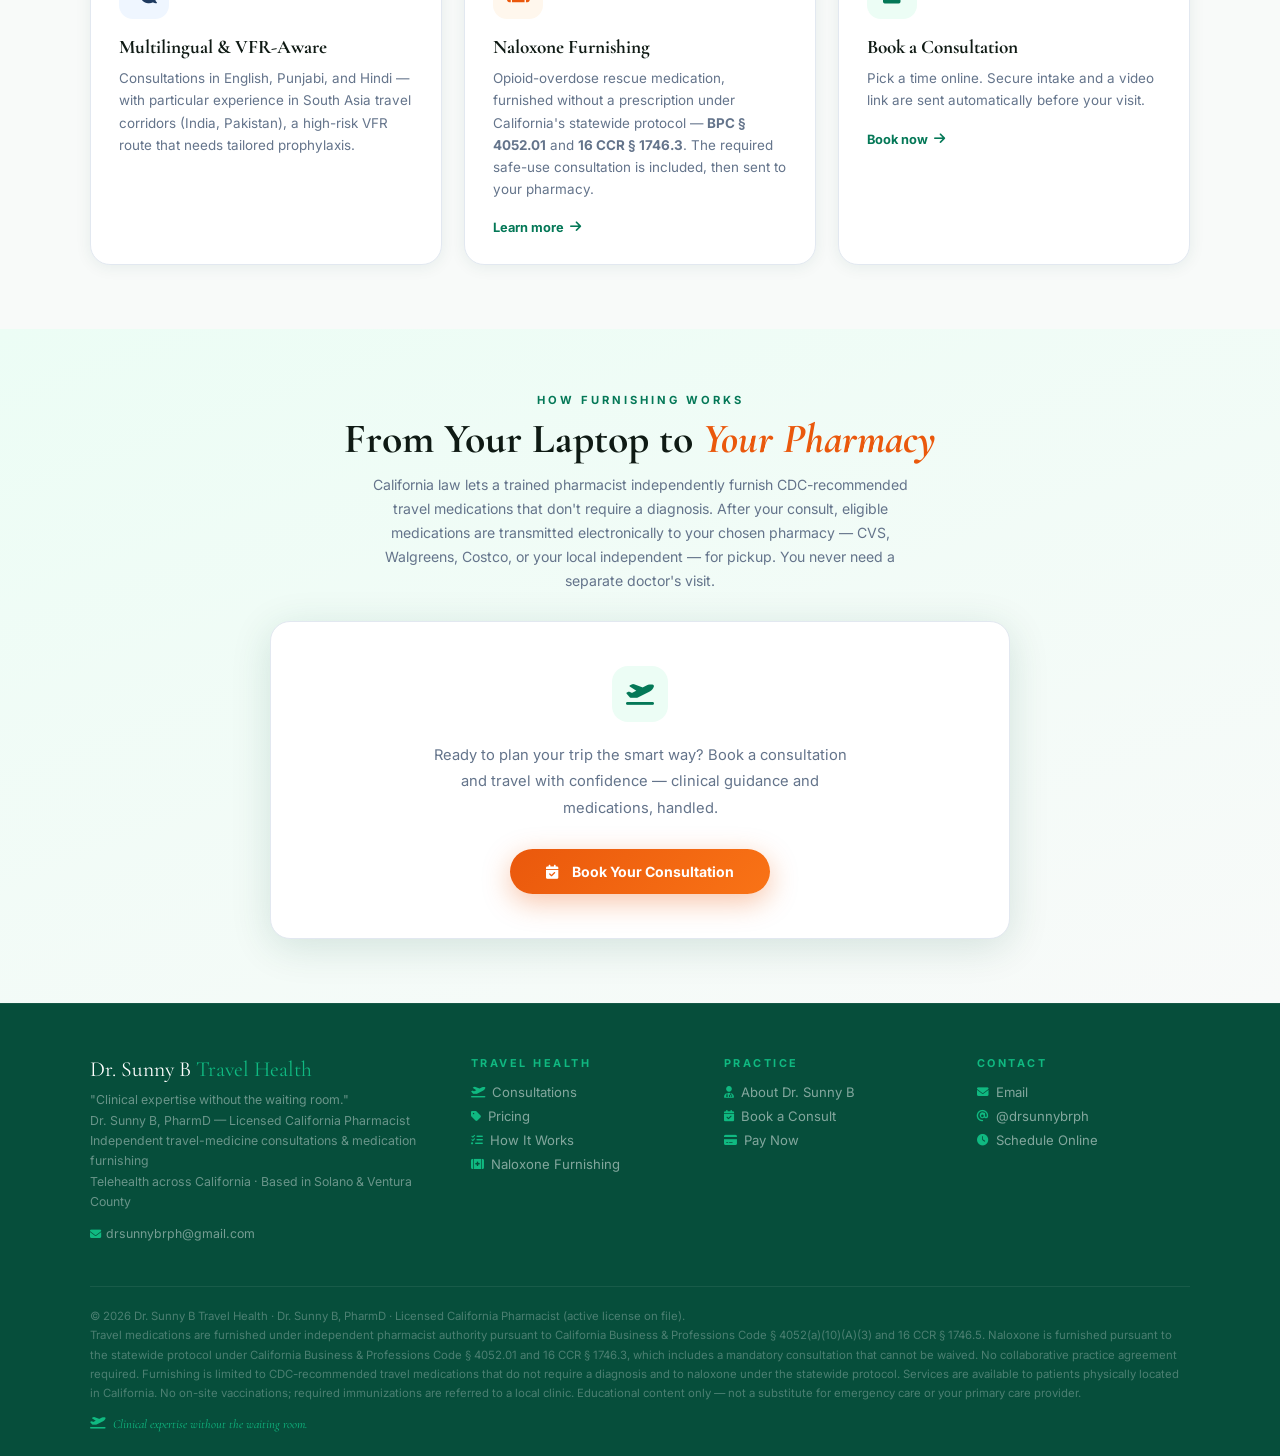
==== commit cb1bd62e: "Add files via upload" ====
--- a/index.html
+++ b/index.html
@@ -99,12 +99,6 @@
           <p>Pick a time online. Secure intake and a video link are sent automatically before your visit.</p>
           <span class="card-link">Book now <i class="fa-solid fa-arrow-right"></i></span>
         </a>
-        <a class="card" href="pay.html" style="text-decoration:none;">
-          <div class="card-icon ci-orange"><i class="fa-solid fa-credit-card"></i></div>
-          <h3>Simple, Transparent Payment</h3>
-          <p>Pay by Venmo, Zelle, Square, or CashApp at booking. Medication costs are billed separately by your pharmacy. Handle: @drsunnybrph</p>
-          <span class="card-link">Payment options <i class="fa-solid fa-arrow-right"></i></span>
-        </a>
       </div>
     </div>
   </section>
--- a/styles.css
+++ b/styles.css
@@ -323,3 +323,9 @@
 .bf-status.err{background:#FEF2F2;border:1px solid #FECACA;color:#B91C1C;}
 .bf-priv{grid-column:1 / -1;font-size:.72rem;color:var(--gray2);text-align:center;line-height:1.6;margin-top:2px;}
 @media(max-width:560px){.bf-grid{grid-template-columns:1fr;}.bf-wrap{padding:30px 20px;}}
+
+
+/* ===== ABOUT PHOTO SLIDESHOW ===== */
+.about-slides{position:absolute;inset:0;}
+.about-slide{position:absolute;inset:0;width:100%;height:100%;object-fit:cover;object-position:center 55%;opacity:0;transition:opacity 1s ease;}
+.about-slide.active{opacity:1;}
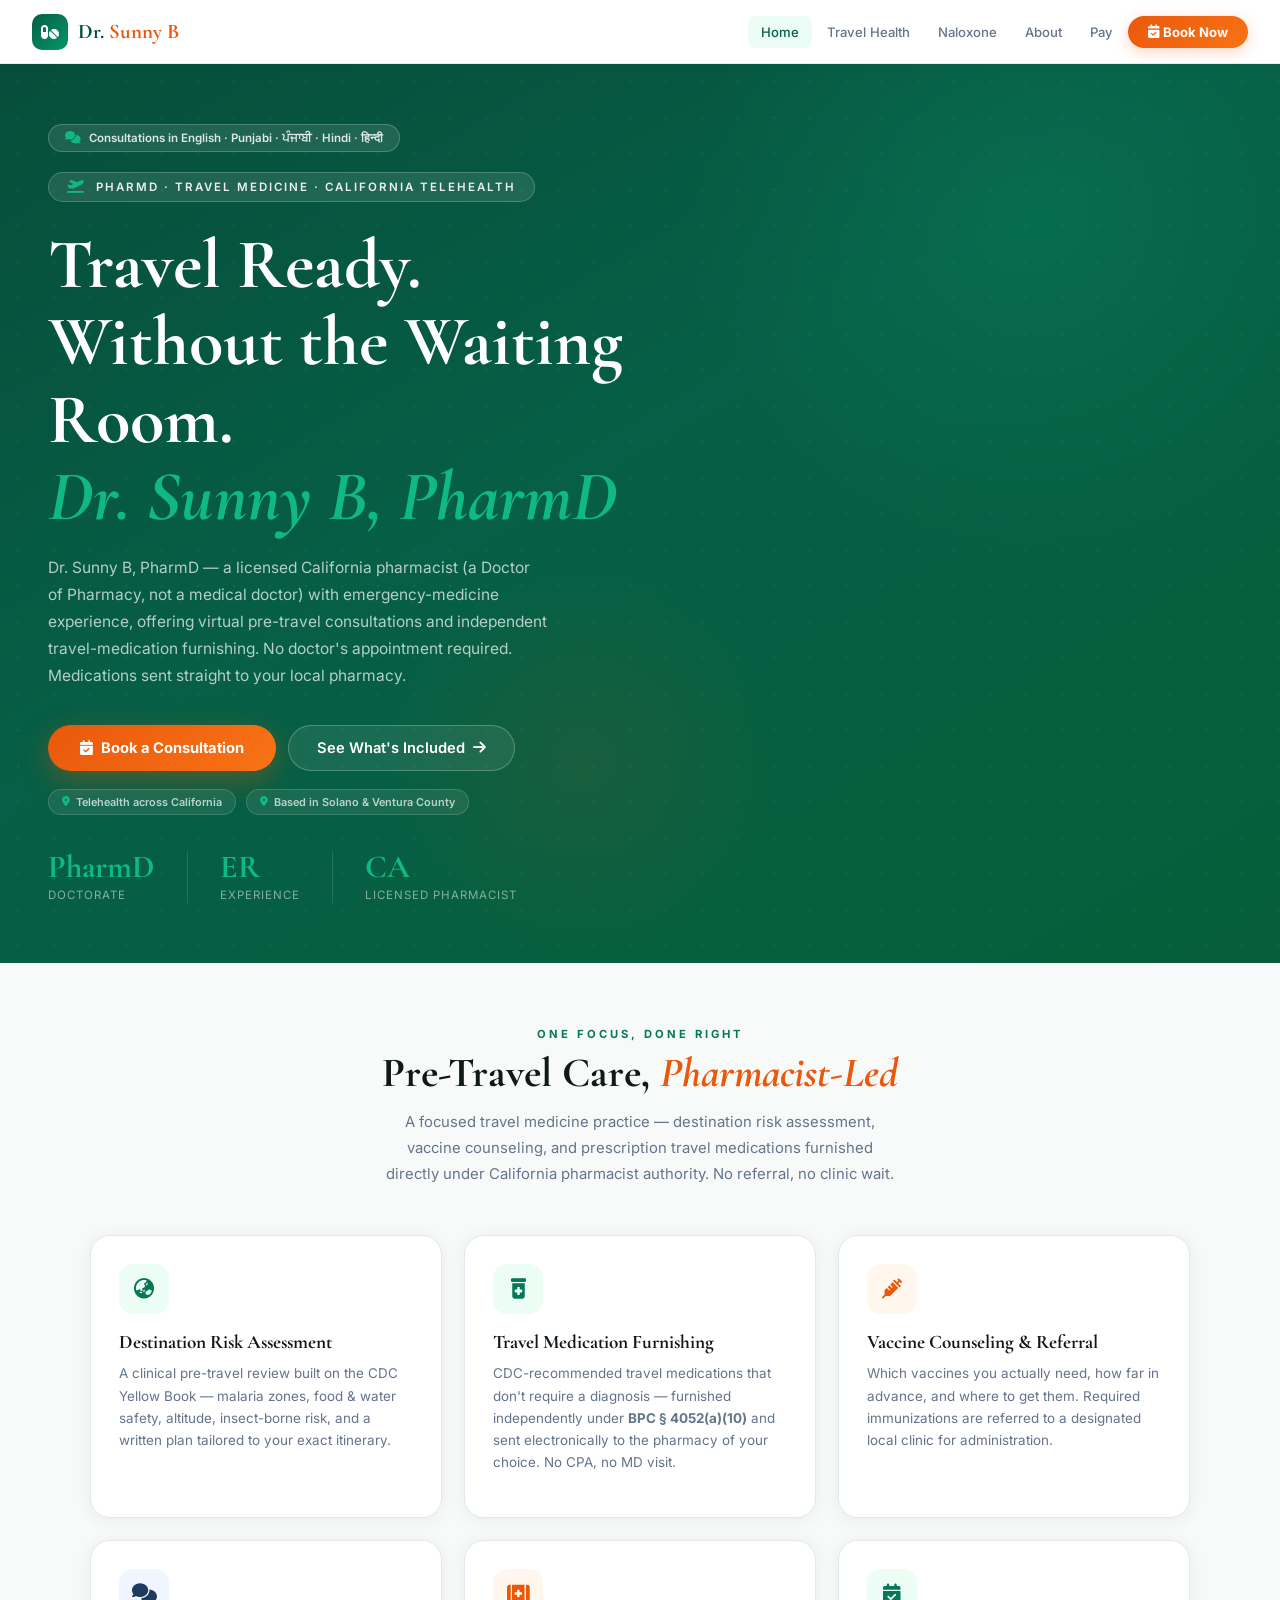
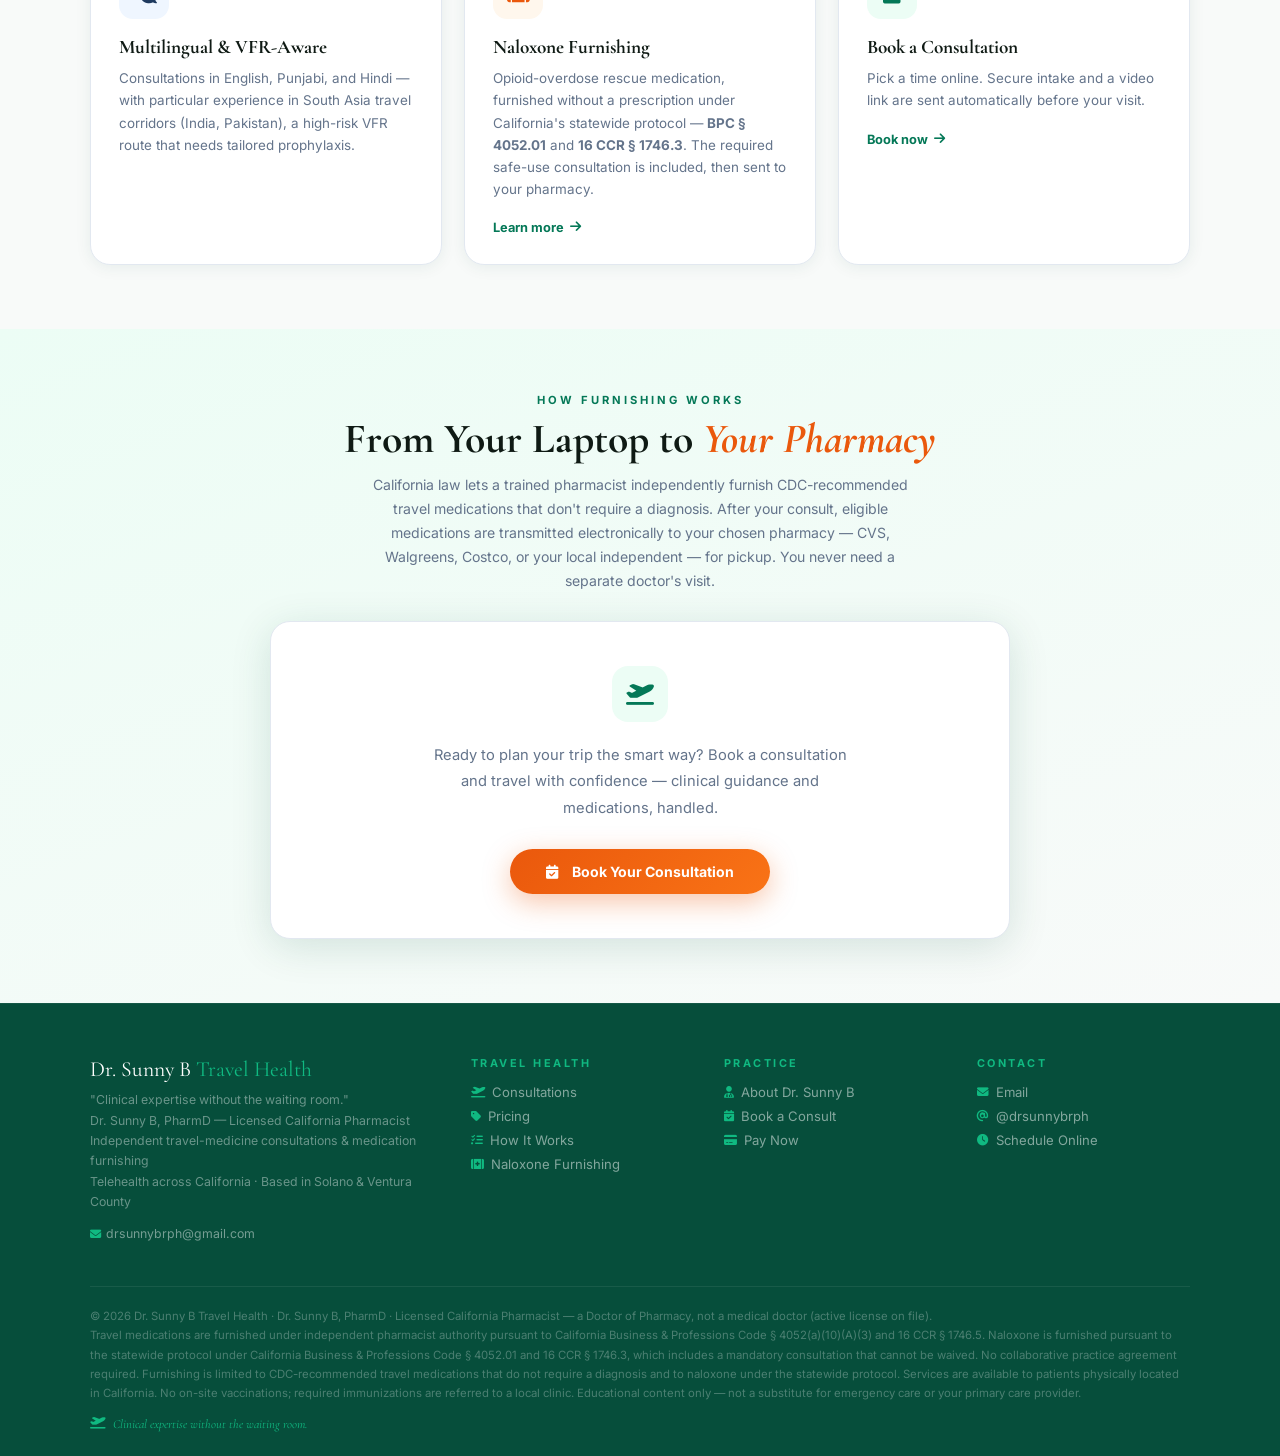
==== commit 07556a83: "Add files via upload" ====
--- a/index.html
+++ b/index.html
@@ -40,7 +40,7 @@
       <div class="lang-badge"><i class="fa-solid fa-comments"></i> Consultations in English · Punjabi · ਪੰਜਾਬੀ · Hindi · हिन्दी</div>
       <div class="hero-eyebrow"><i class="fa-solid fa-plane-departure"></i> PharmD · Travel Medicine · California Telehealth</div>
       <h1>Travel Ready.<br/>Without the Waiting Room.<br/><em>Dr. Sunny B, PharmD</em></h1>
-      <p class="hero-desc">Dr. Sunny B, PharmD — a licensed California pharmacist and emergency-medicine clinician offering virtual pre-travel consultations and independent travel-medication furnishing. No doctor's appointment required. Medications sent straight to your local pharmacy.</p>
+      <p class="hero-desc">Dr. Sunny B, PharmD — a licensed California pharmacist (a Doctor of Pharmacy, not a medical doctor) with emergency-medicine experience, offering virtual pre-travel consultations and independent travel-medication furnishing. No doctor's appointment required. Medications sent straight to your local pharmacy.</p>
       <div class="hero-btns">
         <a class="btn-orange" href="book.html"><i class="fa-solid fa-calendar-check"></i> Book a Consultation</a>
         <a class="btn-ghost-white" href="travel-health.html">See What's Included <i class="fa-solid fa-arrow-right"></i></a>
@@ -52,7 +52,7 @@
       <div class="hero-stats" style="margin-top:36px;">
         <div class="hero-stat"><span class="hero-stat-num">PharmD</span><span class="hero-stat-label">Doctorate</span></div>
         <div class="hero-divider"></div>
-        <div class="hero-stat"><span class="hero-stat-num">EM</span><span class="hero-stat-label">Emergency Medicine</span></div>
+        <div class="hero-stat"><span class="hero-stat-num">ER</span><span class="hero-stat-label">Experience</span></div>
         <div class="hero-divider"></div>
         <div class="hero-stat"><span class="hero-stat-num">CA</span><span class="hero-stat-label">Licensed Pharmacist</span></div>
       </div>
@@ -150,7 +150,7 @@
     </div>
     <div class="footer-bottom">
       <div>
-        <div class="footer-legal">© 2026 Dr. Sunny B Travel Health · Dr. Sunny B, PharmD · Licensed California Pharmacist (active license on file).<br/>Travel medications are furnished under independent pharmacist authority pursuant to California Business &amp; Professions Code § 4052(a)(10)(A)(3) and 16 CCR § 1746.5. Naloxone is furnished pursuant to the statewide protocol under California Business &amp; Professions Code § 4052.01 and 16 CCR § 1746.3, which includes a mandatory consultation that cannot be waived. No collaborative practice agreement required. Furnishing is limited to CDC-recommended travel medications that do not require a diagnosis and to naloxone under the statewide protocol. Services are available to patients physically located in California. No on-site vaccinations; required immunizations are referred to a local clinic. Educational content only — not a substitute for emergency care or your primary care provider.</div>
+        <div class="footer-legal">© 2026 Dr. Sunny B Travel Health · Dr. Sunny B, PharmD · Licensed California Pharmacist — a Doctor of Pharmacy, not a medical doctor (active license on file).<br/>Travel medications are furnished under independent pharmacist authority pursuant to California Business &amp; Professions Code § 4052(a)(10)(A)(3) and 16 CCR § 1746.5. Naloxone is furnished pursuant to the statewide protocol under California Business &amp; Professions Code § 4052.01 and 16 CCR § 1746.3, which includes a mandatory consultation that cannot be waived. No collaborative practice agreement required. Furnishing is limited to CDC-recommended travel medications that do not require a diagnosis and to naloxone under the statewide protocol. Services are available to patients physically located in California. No on-site vaccinations; required immunizations are referred to a local clinic. Educational content only — not a substitute for emergency care or your primary care provider.</div>
       </div>
       <div class="footer-love"><i class="fa-solid fa-plane-departure"></i> Clinical expertise without the waiting room.</div>
     </div>
--- a/styles.css
+++ b/styles.css
@@ -327,5 +327,44 @@
 
 /* ===== ABOUT PHOTO SLIDESHOW ===== */
 .about-slides{position:absolute;inset:0;}
-.about-slide{position:absolute;inset:0;width:100%;height:100%;object-fit:cover;object-position:center 55%;opacity:0;transition:opacity 1s ease;}
+.about-slide{position:absolute;inset:0;opacity:0;transition:opacity 1s ease;}
 .about-slide.active{opacity:1;}
+.about-slide-bg{position:absolute;inset:0;background-size:cover;background-position:center;filter:blur(24px) brightness(.7);transform:scale(1.18);}
+.about-slide-fg{position:absolute;inset:0;width:100%;height:100%;object-fit:contain;}
+
+
+/* ===== ABOUT FULL-BLEED HERO (photo bleeds full width, fades into bg) ===== */
+.about-hero{position:relative;left:50%;right:50%;width:100vw;margin-left:-50vw;margin-right:-50vw;min-height:760px;background:var(--cream);overflow:hidden;display:flex;align-items:center;}
+.about-hero-media{position:absolute;top:0;bottom:0;left:0;width:64%;background:var(--cream);}
+.about-hero-scrim{position:absolute;inset:0;pointer-events:none;z-index:2;background:
+  linear-gradient(to right, rgba(248,250,249,0) 46%, rgba(248,250,249,.6) 70%, var(--cream) 88%),
+  linear-gradient(to bottom, var(--cream), rgba(248,250,249,0) 15%, rgba(248,250,249,0) 85%, var(--cream));}
+.about-hero-content{position:relative;z-index:3;margin-left:auto;width:46%;max-width:640px;padding:64px 56px 64px 20px;}
+.about-hero-content p{font-size:.91rem;color:var(--gray);line-height:1.8;margin-bottom:14px;}
+.about-hero-content .section-title em{color:var(--emerald2);}
+.about-hero .about-photo-tag{z-index:4;}
+@media(max-width:980px){
+  .about-hero{display:block;min-height:0;}
+  .about-hero-media{position:relative;width:100%;height:58vh;min-height:380px;}
+  .about-hero-scrim{background:linear-gradient(to bottom, rgba(248,250,249,0) 52%, var(--cream) 95%);}
+  .about-hero-content{width:auto;max-width:none;margin:0;padding:6px 22px 44px;}
+}
+
+
+/* ===== ABOUT TRAVEL GALLERY (full-width destination strip) ===== */
+.about-gallery{position:relative;left:50%;right:50%;width:100vw;margin-left:-50vw;margin-right:-50vw;display:flex;gap:3px;background:var(--forest);}
+.gtile{position:relative;flex:1 1 0;min-width:0;margin:0;height:clamp(360px,46vh,500px);overflow:hidden;}
+.gtile img{width:100%;height:100%;object-fit:cover;object-position:center center;display:block;transition:transform .7s ease;}
+.gtile:hover img{transform:scale(1.06);}
+.gtile figcaption{position:absolute;left:0;right:0;bottom:0;padding:32px 14px 14px;color:#fff;font-size:.74rem;font-weight:600;letter-spacing:.3px;background:linear-gradient(to top, rgba(4,30,22,.85), rgba(4,30,22,0));display:flex;align-items:center;gap:7px;}
+.gtile figcaption i{color:#34D399;}
+.about-story{max-width:860px;margin:64px auto 0;padding:0 24px;text-align:center;}
+.about-story .cred-badges{justify-content:center;}
+.about-story p{font-size:.94rem;color:var(--gray);line-height:1.85;margin:0 auto 16px;max-width:760px;text-align:left;}
+.about-story .section-title em{color:var(--emerald2);}
+.about-story .about-stats{justify-content:center;}
+@media(max-width:980px){
+  .about-gallery{overflow-x:auto;scroll-snap-type:x mandatory;-webkit-overflow-scrolling:touch;gap:2px;}
+  .gtile{flex:0 0 64%;height:52vh;min-height:340px;scroll-snap-align:start;}
+  .about-story{margin-top:40px;}
+}
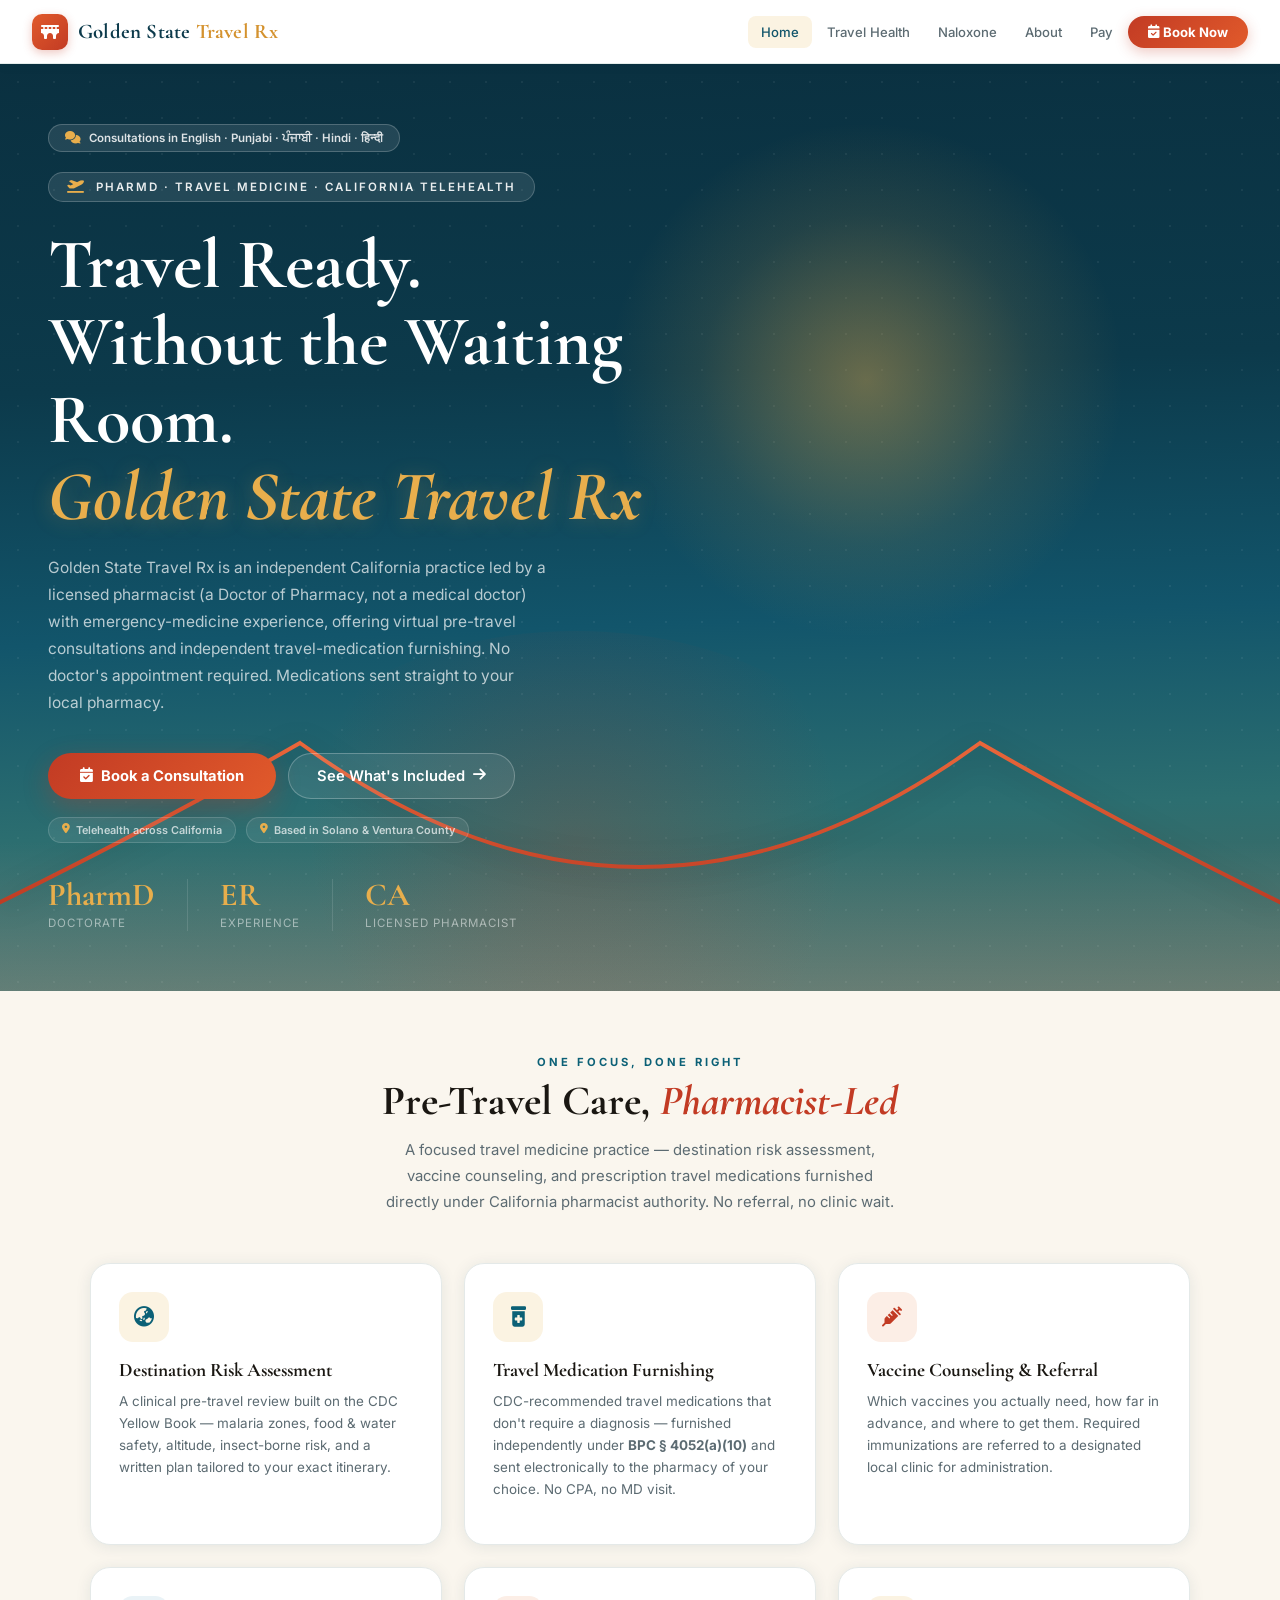
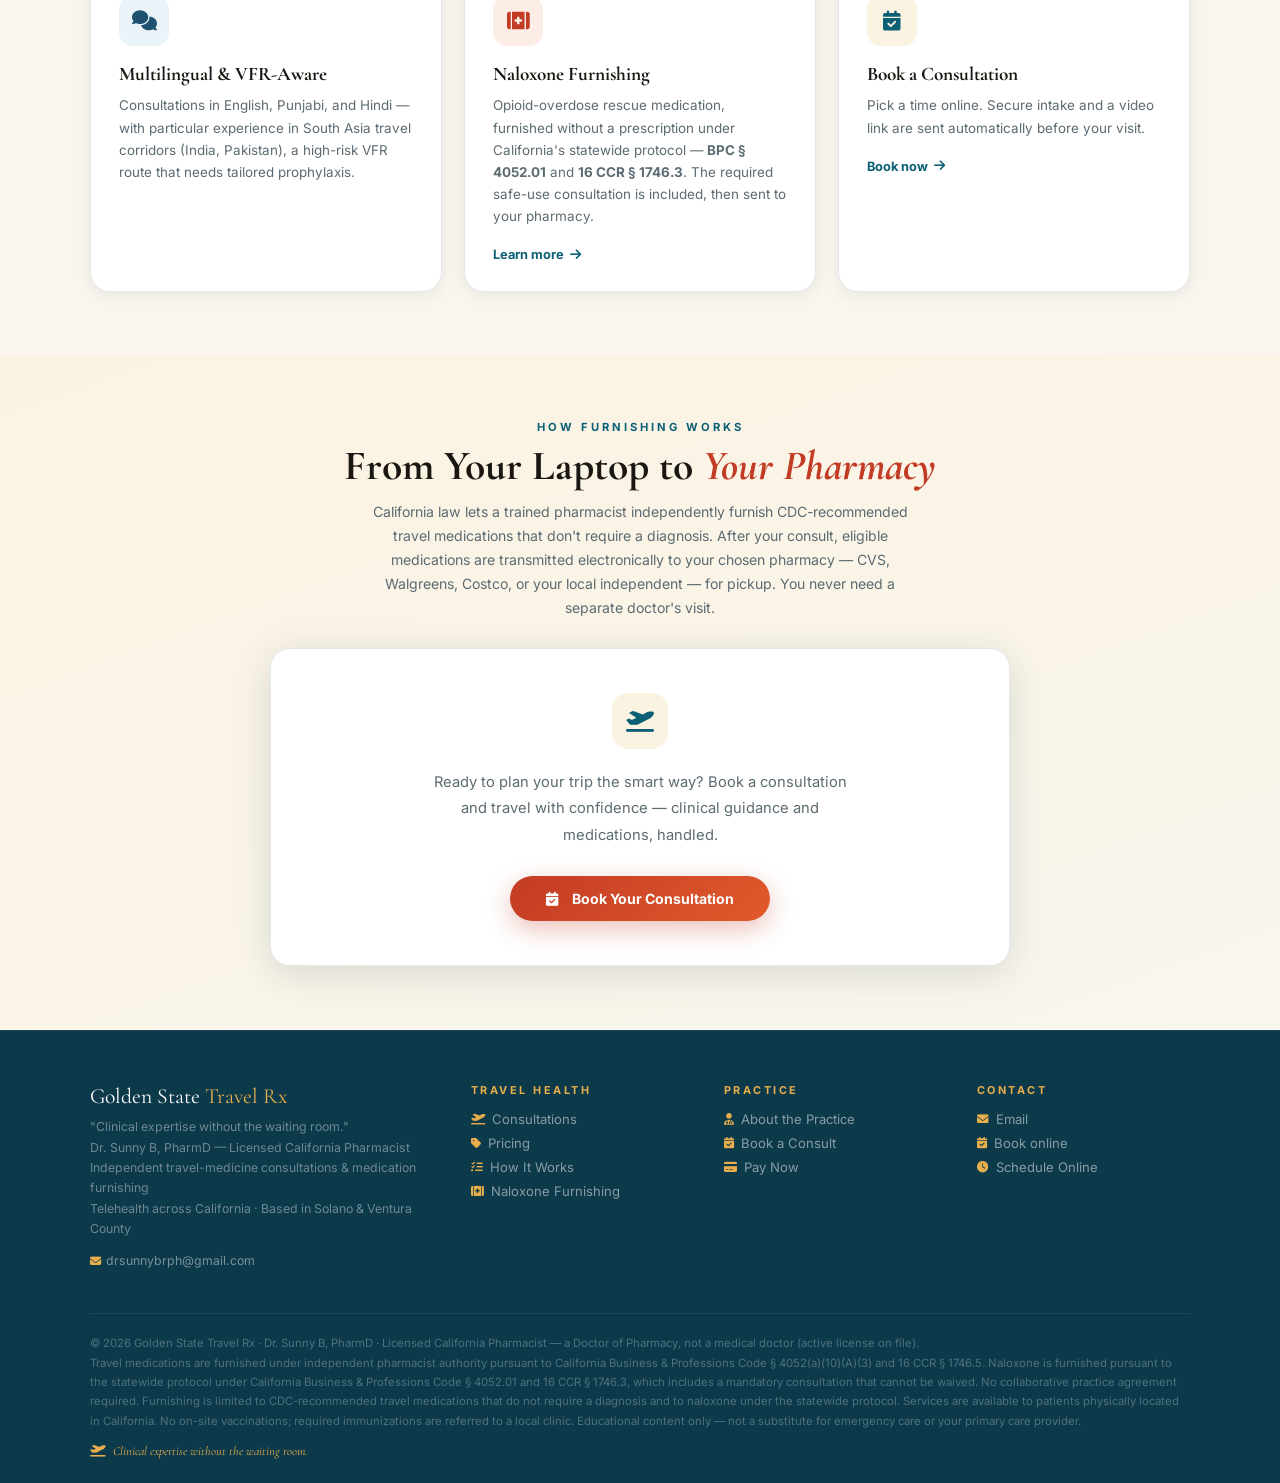
==== commit 96a1906b: "Add files via upload" ====
--- a/index.html
+++ b/index.html
@@ -3,14 +3,14 @@
 <head>
 <meta charset="UTF-8"/>
 <meta name="viewport" content="width=device-width, initial-scale=1.0"/>
-<title>Dr. Sunny B Travel Health | PharmD Travel Medicine Consultations & Furnishing | California Telehealth</title>
-<meta name="description" content="Dr. Sunny B, PharmD — licensed California pharmacist offering virtual pre-travel health consultations, independent travel-medication furnishing under BPC § 4052(a)(10), and naloxone furnishing under BPC § 4052.01. Telehealth across California; based in Solano County (Fairfield, Vacaville) and Ventura County (Simi Valley, Oxnard). English, Punjabi, Hindi."/>
-<meta name="keywords" content="travel health pharmacist California, travel medicine consult California, malaria prophylaxis pharmacist, travel medication furnishing California, naloxone furnishing pharmacist California, Punjabi travel health pharmacist, Dr Sunny B"/>
-<meta property="og:title" content="Dr. Sunny B Travel Health | California Travel Medicine Pharmacist"/>
+<title>Golden State Travel Rx | PharmD Travel Medicine Consultations & Furnishing | California Telehealth</title>
+<meta name="description" content="Golden State Travel Rx — independent California travel-health practice offering virtual pre-travel health consultations, independent travel-medication furnishing under BPC § 4052(a)(10), and naloxone furnishing under BPC § 4052.01. Telehealth across California; based in Solano County (Fairfield, Vacaville) and Ventura County (Simi Valley, Oxnard). English, Punjabi, Hindi."/>
+<meta name="keywords" content="travel health pharmacist California, travel medicine consult California, malaria prophylaxis pharmacist, travel medication furnishing California, naloxone furnishing pharmacist California, Punjabi travel health pharmacist, Golden State Travel Rx"/>
+<meta property="og:title" content="Golden State Travel Rx | California Travel Medicine Pharmacist"/>
 <meta property="og:description" content="Virtual pre-travel consultations and independent travel-medication furnishing from a licensed California PharmD. Telehealth across California."/>
 <meta property="og:type" content="website"/>
-<meta property="og:url" content="https://drsunnybrph.com/"/>
-<link rel="canonical" href="https://drsunnybrph.com/"/>
+<meta property="og:url" content="https://goldenstatetravelrx.com/"/>
+<link rel="canonical" href="https://goldenstatetravelrx.com/"/>
 <link href="https://fonts.googleapis.com/css2?family=Cormorant+Garamond:ital,wght@0,400;0,600;0,700;1,400;1,600&family=Inter:wght@300;400;500;600;700&display=swap" rel="stylesheet"/>
 <link href="https://cdnjs.cloudflare.com/ajax/libs/font-awesome/6.5.0/css/all.min.css" rel="stylesheet"/>
 <link rel="stylesheet" href="styles.css"/>
@@ -19,8 +19,8 @@
 
 <nav class="navbar">
   <a class="nav-brand" href="index.html">
-    <div class="nav-brand-icon"><i class="fa-solid fa-pills"></i></div>
-    <div class="nav-brand-text">Dr. <span>Sunny B</span></div>
+    <div class="nav-brand-icon"><i class="fa-solid fa-bridge"></i></div>
+    <div class="nav-brand-text">Golden State <span>Travel Rx</span></div>
   </a>
   <ul class="nav-menu" id="navMenu">
     <li class="nav-item"><a class="nav-link" href="index.html" data-nav="home">Home</a></li>
@@ -35,12 +35,39 @@
 
 <main>
   <div class="hero">
-    <div class="hero-dots"></div><div class="hero-glow"></div><div class="hero-glow2"></div>
+    <div class="hero-dots"></div><div class="hero-glow"></div><div class="hero-glow2"></div><div class="hero-fog" aria-hidden="true"></div><div class="hero-bridge" aria-hidden="true"><svg class="ggb" viewBox="0 0 1440 300" preserveAspectRatio="xMidYMax slice" xmlns="http://www.w3.org/2000/svg" aria-hidden="true">
+<defs>
+  <linearGradient id="ggo" x1="0" y1="0" x2="0" y2="1">
+    <stop offset="0" stop-color="#E9663A"/><stop offset="1" stop-color="#B4331F"/>
+  </linearGradient>
+</defs>
+<g stroke="url(#ggo)" fill="none" stroke-linecap="round">
+  <!-- deck -->
+  <line x1="0" y1="250" x2="1440" y2="250" stroke-width="5"/>
+  <line x1="0" y1="258" x2="1440" y2="258" stroke-width="2" opacity=".55"/>
+  <!-- main cables -->
+  <path d="M0,250 Q210,150 380,52 Q720,300 1060,52 Q1230,150 1440,250" stroke-width="4"/>
+  <!-- suspenders -->
+  <g stroke-width="1.6" opacity=".8"><line x1="404" y1="70" x2="404" y2="250"/><line x1="438" y1="93" x2="438" y2="250"/><line x1="472" y1="113" x2="472" y2="250"/><line x1="506" y1="130" x2="506" y2="250"/><line x1="540" y1="146" x2="540" y2="250"/><line x1="574" y1="158" x2="574" y2="250"/><line x1="608" y1="168" x2="608" y2="250"/><line x1="642" y1="175" x2="642" y2="250"/><line x1="676" y1="180" x2="676" y2="250"/><line x1="710" y1="182" x2="710" y2="250"/><line x1="744" y1="181" x2="744" y2="250"/><line x1="778" y1="178" x2="778" y2="250"/><line x1="812" y1="172" x2="812" y2="250"/><line x1="846" y1="164" x2="846" y2="250"/><line x1="880" y1="153" x2="880" y2="250"/><line x1="914" y1="140" x2="914" y2="250"/><line x1="948" y1="124" x2="948" y2="250"/><line x1="982" y1="105" x2="982" y2="250"/><line x1="1016" y1="83" x2="1016" y2="250"/><line x1="40" y1="229" x2="40" y2="250"/><line x1="80" y1="208" x2="80" y2="250"/><line x1="120" y1="187" x2="120" y2="250"/><line x1="160" y1="167" x2="160" y2="250"/><line x1="200" y1="146" x2="200" y2="250"/><line x1="240" y1="125" x2="240" y2="250"/><line x1="280" y1="104" x2="280" y2="250"/><line x1="320" y1="83" x2="320" y2="250"/><line x1="360" y1="62" x2="360" y2="250"/><line x1="1068" y1="56" x2="1068" y2="250"/><line x1="1108" y1="77" x2="1108" y2="250"/><line x1="1148" y1="98" x2="1148" y2="250"/><line x1="1188" y1="119" x2="1188" y2="250"/><line x1="1228" y1="140" x2="1228" y2="250"/><line x1="1268" y1="160" x2="1268" y2="250"/><line x1="1308" y1="181" x2="1308" y2="250"/><line x1="1348" y1="202" x2="1348" y2="250"/><line x1="1388" y1="223" x2="1388" y2="250"/></g>
+  <!-- towers -->
+  <g stroke-width="7">
+    <line x1="380" y1="8" x2="380" y2="300"/>
+    <line x1="1060" y1="8" x2="1060" y2="300"/>
+  </g>
+  <g stroke-width="4" opacity=".9">
+    <line x1="360" y1="8" x2="360" y2="300"/><line x1="400" y1="8" x2="400" y2="300"/>
+    <line x1="1040" y1="8" x2="1040" y2="300"/><line x1="1080" y1="8" x2="1080" y2="300"/>
+    <!-- tower crossbeams -->
+    <line x1="356" y1="70" x2="404" y2="70"/><line x1="356" y1="130" x2="404" y2="130"/><line x1="356" y1="200" x2="404" y2="200"/>
+    <line x1="1036" y1="70" x2="1084" y2="70"/><line x1="1036" y1="130" x2="1084" y2="130"/><line x1="1036" y1="200" x2="1084" y2="200"/>
+  </g>
+</g>
+</svg></div>
     <div class="hero-content">
       <div class="lang-badge"><i class="fa-solid fa-comments"></i> Consultations in English · Punjabi · ਪੰਜਾਬੀ · Hindi · हिन्दी</div>
       <div class="hero-eyebrow"><i class="fa-solid fa-plane-departure"></i> PharmD · Travel Medicine · California Telehealth</div>
-      <h1>Travel Ready.<br/>Without the Waiting Room.<br/><em>Dr. Sunny B, PharmD</em></h1>
-      <p class="hero-desc">Dr. Sunny B, PharmD — a licensed California pharmacist (a Doctor of Pharmacy, not a medical doctor) with emergency-medicine experience, offering virtual pre-travel consultations and independent travel-medication furnishing. No doctor's appointment required. Medications sent straight to your local pharmacy.</p>
+      <h1>Travel Ready.<br/>Without the Waiting Room.<br/><em>Golden State Travel Rx</em></h1>
+      <p class="hero-desc">Golden State Travel Rx is an independent California practice led by a licensed pharmacist (a Doctor of Pharmacy, not a medical doctor) with emergency-medicine experience, offering virtual pre-travel consultations and independent travel-medication furnishing. No doctor's appointment required. Medications sent straight to your local pharmacy.</p>
       <div class="hero-btns">
         <a class="btn-orange" href="book.html"><i class="fa-solid fa-calendar-check"></i> Book a Consultation</a>
         <a class="btn-ghost-white" href="travel-health.html">See What's Included <i class="fa-solid fa-arrow-right"></i></a>
@@ -127,7 +154,7 @@
   <div class="footer-inner">
     <div class="footer-grid">
       <div>
-        <div class="footer-brand">Dr. Sunny B <span>Travel Health</span></div>
+        <div class="footer-brand">Golden State <span>Travel Rx</span></div>
         <div class="footer-tagline">"Clinical expertise without the waiting room."<br/>Dr. Sunny B, PharmD — Licensed California Pharmacist<br/>Independent travel-medicine consultations &amp; medication furnishing<br/>Telehealth across California · Based in Solano &amp; Ventura County</div>
         <div style="margin-top:10px;"><a href="mailto:drsunnybrph@gmail.com" style="color:rgba(255,255,255,.45);font-size:.77rem;text-decoration:none;font-family:'Inter',sans-serif;"><i class="fa-solid fa-envelope" style="font-size:.7rem;color:var(--emerald4);margin-right:5px;"></i>drsunnybrph@gmail.com</a></div>
       </div>
@@ -138,19 +165,19 @@
         <li><a href="naloxone.html"><i class="fa-solid fa-kit-medical"></i>Naloxone Furnishing</a></li>
       </ul></div>
       <div class="footer-col"><h4>Practice</h4><ul>
-        <li><a href="about.html"><i class="fa-solid fa-user-doctor"></i>About Dr. Sunny B</a></li>
+        <li><a href="about.html"><i class="fa-solid fa-user-doctor"></i>About the Practice</a></li>
         <li><a href="book.html"><i class="fa-solid fa-calendar-check"></i>Book a Consult</a></li>
         <li><a href="pay.html"><i class="fa-solid fa-credit-card"></i>Pay Now</a></li>
       </ul></div>
       <div class="footer-col"><h4>Contact</h4><ul>
         <li><a href="mailto:drsunnybrph@gmail.com"><i class="fa-solid fa-envelope"></i>Email</a></li>
-        <li><a href="pay.html"><i class="fa-solid fa-at"></i>@drsunnybrph</a></li>
+        <li><a href="book.html"><i class="fa-solid fa-calendar-check"></i>Book online</a></li>
         <li><a href="book.html"><i class="fa-solid fa-clock"></i>Schedule Online</a></li>
       </ul></div>
     </div>
     <div class="footer-bottom">
       <div>
-        <div class="footer-legal">© 2026 Dr. Sunny B Travel Health · Dr. Sunny B, PharmD · Licensed California Pharmacist — a Doctor of Pharmacy, not a medical doctor (active license on file).<br/>Travel medications are furnished under independent pharmacist authority pursuant to California Business &amp; Professions Code § 4052(a)(10)(A)(3) and 16 CCR § 1746.5. Naloxone is furnished pursuant to the statewide protocol under California Business &amp; Professions Code § 4052.01 and 16 CCR § 1746.3, which includes a mandatory consultation that cannot be waived. No collaborative practice agreement required. Furnishing is limited to CDC-recommended travel medications that do not require a diagnosis and to naloxone under the statewide protocol. Services are available to patients physically located in California. No on-site vaccinations; required immunizations are referred to a local clinic. Educational content only — not a substitute for emergency care or your primary care provider.</div>
+        <div class="footer-legal">© 2026 Golden State Travel Rx · Dr. Sunny B, PharmD · Licensed California Pharmacist — a Doctor of Pharmacy, not a medical doctor (active license on file).<br/>Travel medications are furnished under independent pharmacist authority pursuant to California Business &amp; Professions Code § 4052(a)(10)(A)(3) and 16 CCR § 1746.5. Naloxone is furnished pursuant to the statewide protocol under California Business &amp; Professions Code § 4052.01 and 16 CCR § 1746.3, which includes a mandatory consultation that cannot be waived. No collaborative practice agreement required. Furnishing is limited to CDC-recommended travel medications that do not require a diagnosis and to naloxone under the statewide protocol. Services are available to patients physically located in California. No on-site vaccinations; required immunizations are referred to a local clinic. Educational content only — not a substitute for emergency care or your primary care provider.</div>
       </div>
       <div class="footer-love"><i class="fa-solid fa-plane-departure"></i> Clinical expertise without the waiting room.</div>
     </div>
--- a/styles.css
+++ b/styles.css
@@ -1,10 +1,13 @@
 :root{
-  --forest:#064E3B;--emerald:#065F46;--emerald2:#047857;--emerald3:#059669;--emerald4:#10B981;
-  --mint:#ECFDF5;--mint2:#D1FAE5;--orange:#EA580C;--orange2:#F97316;--orange3:#FED7AA;--orange4:#FFF7ED;
-  --slate:#0F2942;--slate2:#1E3A5F;--slate3:#EFF6FF;
-  --gray:#64748B;--gray2:#94A3B8;--gray3:#F8FAFC;--gray4:#E2E8F0;
-  --white:#FFFFFF;--cream:#F8FAF9;--text:#0F1A14;
-  --radius:16px;--shadow:0 2px 16px rgba(6,78,59,.08);--shadow2:0 8px 40px rgba(6,78,59,.14);
+  /* ===== Golden State / Golden Gate palette =====
+     deep Pacific teal base · California gold · Golden Gate international orange · warm sand */
+  --forest:#0C3A4B;   --emerald:#12556B;  --emerald2:#0B6076;  --emerald3:#12849B;  --emerald4:#E8AE4C;
+  --mint:#FBF3E2;      --mint2:#F1E1BE;    --orange:#C23B24;    --orange2:#E15A2B;   --orange3:#F4C9AC;  --orange4:#FCEEE6;
+  --slate:#123A54;--slate2:#1E5170;--slate3:#EAF3F7;
+  --gray:#5C6B72;--gray2:#93A2A8;--gray3:#F5F7F6;--gray4:#E4E9E8;
+  --white:#FFFFFF;--cream:#FAF6EE;--text:#1A1712;
+  --gold:#E8AE4C;--gold2:#D4922E;--ggorange:#C23B24;
+  --radius:16px;--shadow:0 2px 16px rgba(12,58,75,.09);--shadow2:0 8px 40px rgba(12,58,75,.15);
 }
 *{margin:0;padding:0;box-sizing:border-box;}
 html{scroll-behavior:smooth;}
@@ -368,3 +371,55 @@
   .gtile{flex:0 0 64%;height:52vh;min-height:340px;scroll-snap-align:start;}
   .about-story{margin-top:40px;}
 }
+
+
+/* =================================================================
+   GOLDEN STATE TRAVEL RX — California rebrand enhancements
+   (bridge = signature; palette carried by tokens above)
+   ================================================================= */
+
+/* nav brand: international-orange bridge tile + gold Rx */
+.nav-brand-icon{background:linear-gradient(135deg,var(--orange2),var(--orange))!important;box-shadow:0 3px 10px rgba(194,59,36,.28);}
+.nav-brand-text{letter-spacing:.2px;}
+.nav-brand-text span{color:var(--gold2);}
+
+/* HERO — golden hour over the Pacific */
+.hero{background:linear-gradient(178deg,#0A3040 0%,#0C3A4B 34%,#12556B 60%,#2C6E70 80%,#7C5A3E 128%)!important;}
+.hero-glow{width:520px;height:520px;background:radial-gradient(circle,rgba(232,174,76,.42),rgba(232,174,76,.10) 45%,transparent 70%)!important;top:6%;right:12%;}      /* the sun */
+.hero-glow2{width:640px;height:420px;background:radial-gradient(circle,rgba(194,59,36,.20),transparent 70%)!important;bottom:-60px;left:20%;}
+.hero-fog{position:absolute;left:0;right:0;bottom:0;height:150px;z-index:1;pointer-events:none;
+  background:linear-gradient(to top,rgba(250,246,238,.16),transparent);}
+.hero-bridge{position:absolute;left:0;right:0;bottom:0;z-index:1;pointer-events:none;line-height:0;
+  filter:drop-shadow(0 4px 14px rgba(0,0,0,.22));}
+.hero-bridge .ggb{width:100%;height:min(300px,42vh);display:block;}
+.hero-content{position:relative;z-index:3;}
+.hero h1 em{color:var(--gold);text-shadow:0 2px 20px rgba(232,174,76,.28);}
+.hero-eyebrow i,.lang-badge i,.county-tag i,.hero-stat-num,.hero-stat-num i{color:var(--gold)!important;}
+
+/* PAGE HERO — same golden-hour band + faint bridge line */
+.page-hero{background:linear-gradient(160deg,#0C3A4B 0%,#12556B 62%,#2C6E70 100%)!important;}
+.page-hero::before{content:"";position:absolute;left:0;right:0;bottom:0;height:120px;z-index:0;pointer-events:none;opacity:.5;
+  background:no-repeat bottom/100% 120px url("data:image/svg+xml;utf8,<svg xmlns='http://www.w3.org/2000/svg' viewBox='0 0 1440 120' preserveAspectRatio='xMidYMax slice'><g stroke='%23E9663A' fill='none' stroke-linecap='round'><line x1='0' y1='104' x2='1440' y2='104' stroke-width='3'/><path d='M0,104 Q210,64 380,26 Q720,150 1060,26 Q1230,64 1440,104' stroke-width='3'/><g stroke-width='5'><line x1='380' y1='6' x2='380' y2='120'/><line x1='1060' y1='6' x2='1060' y2='120'/></g></g></svg>");}
+.page-hero-inner,.page-hero .disclaimer,.page-hero .no-shots-notice,.page-hero .lang-badge{position:relative;z-index:1;}
+.page-hero .eyebrow{color:var(--gold);}
+.page-hero h1 em{color:var(--gold);}
+
+/* schedule / rx-future dark boxes get the golden-hour gradient too */
+.schedule-box,.rx-future-box{background:linear-gradient(150deg,var(--forest),var(--emerald) 60%,#2C6E70)!important;}
+.schedule-box h2 em,.rx-future-box h3 em{color:var(--gold);}
+.rx-future-list li i,.schedule-box .eyebrow{color:var(--gold);}
+
+/* gallery caption pin → gold */
+.gtile figcaption i{color:var(--gold)!important;}
+
+/* CTA orange shadows re-tinted to Golden Gate orange */
+.btn-orange,.bf-submit,.btn-cta{box-shadow:0 8px 26px rgba(194,59,36,.32)!important;}
+.btn-orange:hover{box-shadow:0 12px 34px rgba(194,59,36,.42)!important;}
+.nav-cta{box-shadow:0 4px 14px rgba(194,59,36,.28)!important;}
+.featured-badge,.step-num{box-shadow:0 4px 12px rgba(18,132,155,.3);}
+
+/* a thin gold hairline under section eyebrows — subtle CA warmth */
+.section-title em{color:var(--orange);}
+
+@media(max-width:768px){ .hero-bridge .ggb{height:150px;} .hero-glow{width:300px;height:300px;} }
+@media(prefers-reduced-motion:reduce){ body{animation:none;} .gtile img{transition:none;} }
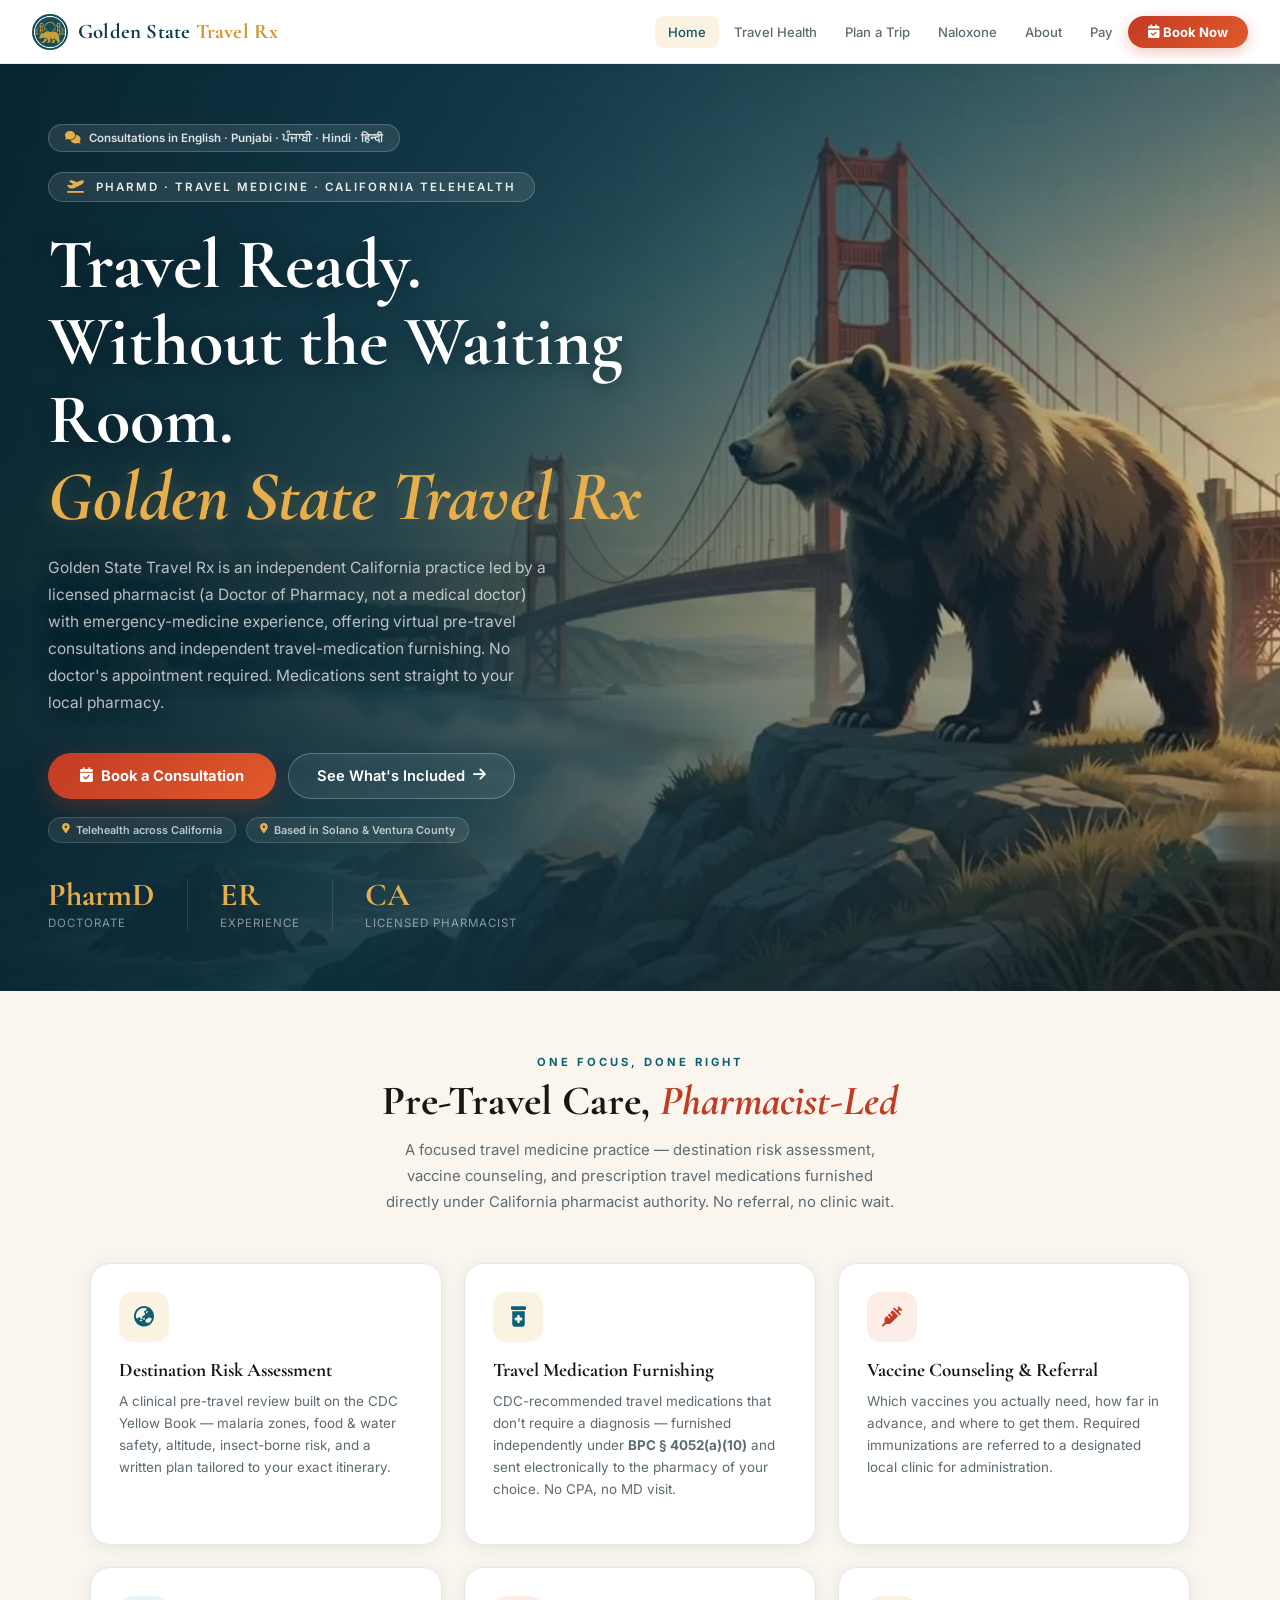
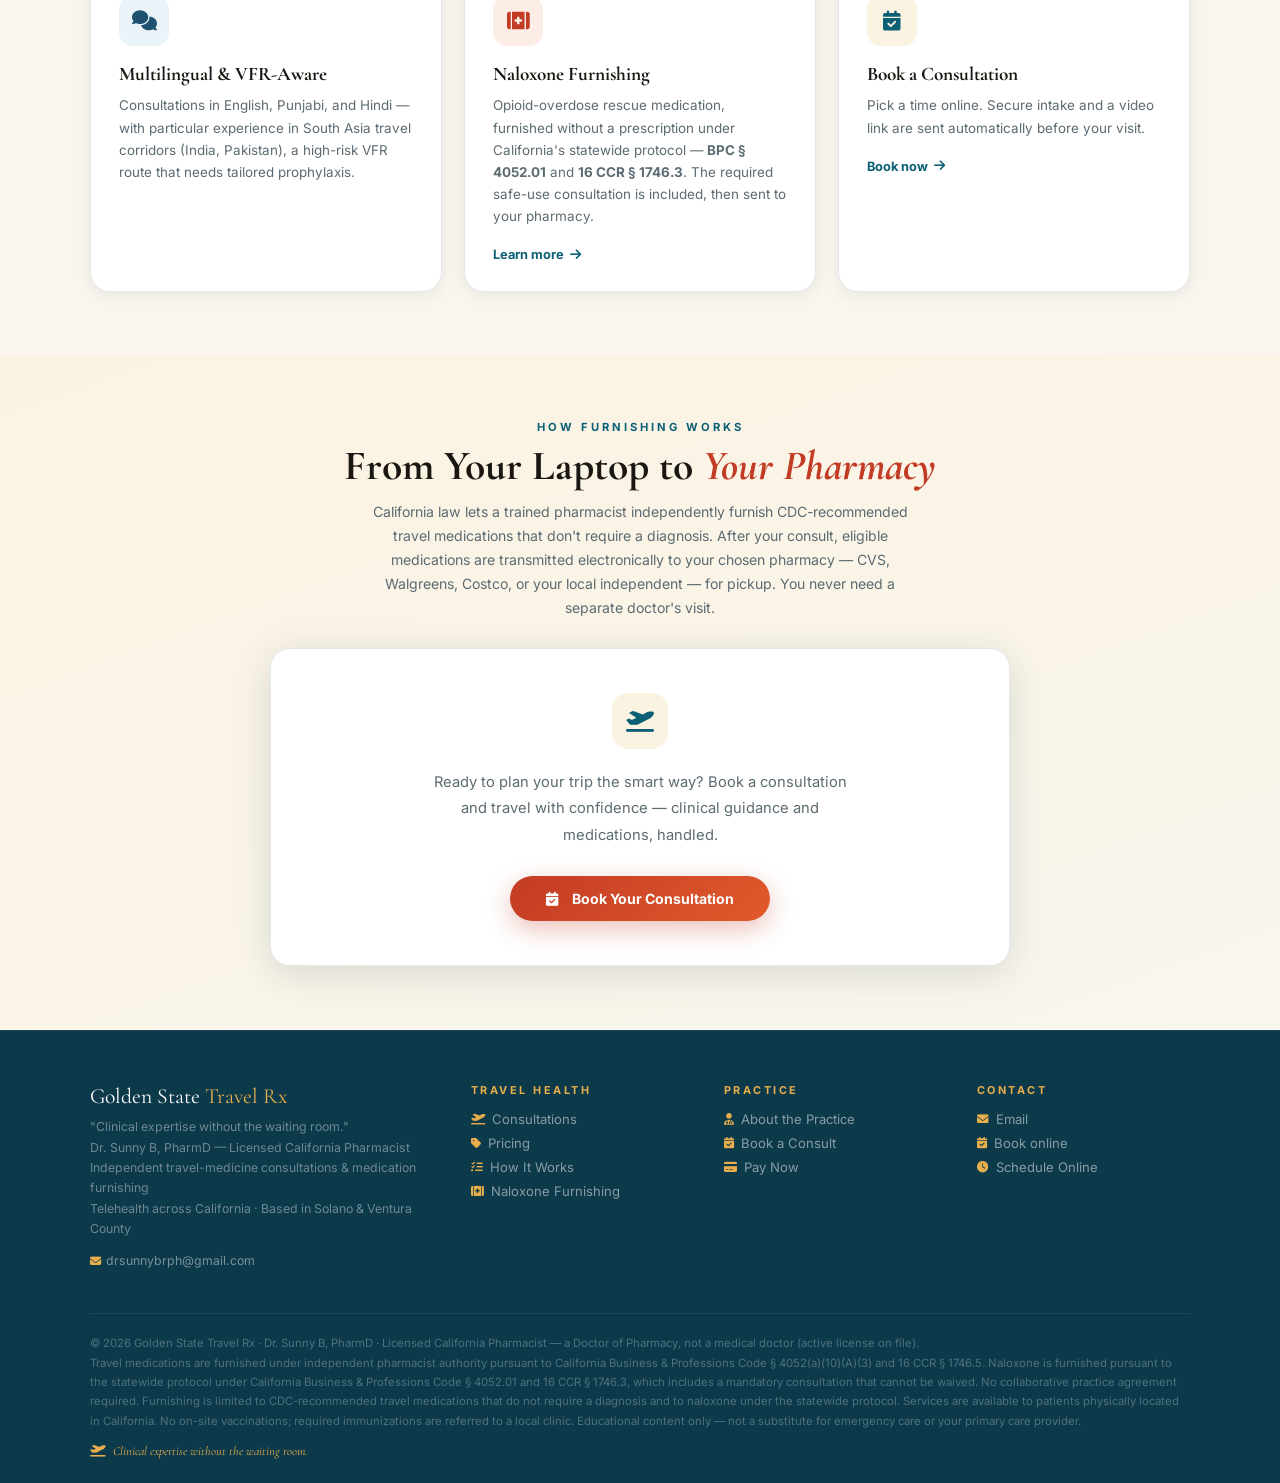
==== commit 1ad5ff7d: "Add files via upload" ====
--- a/index.html
+++ b/index.html
@@ -13,18 +13,24 @@
 <link rel="canonical" href="https://goldenstatetravelrx.com/"/>
 <link href="https://fonts.googleapis.com/css2?family=Cormorant+Garamond:ital,wght@0,400;0,600;0,700;1,400;1,600&family=Inter:wght@300;400;500;600;700&display=swap" rel="stylesheet"/>
 <link href="https://cdnjs.cloudflare.com/ajax/libs/font-awesome/6.5.0/css/all.min.css" rel="stylesheet"/>
+<link rel="icon" href="favicon.ico" sizes="any"/>
+<link rel="icon" type="image/png" sizes="32x32" href="favicon-32.png"/>
+<link rel="apple-touch-icon" href="apple-touch-icon.png"/>
+<meta property="og:image" content="https://goldenstatetravelrx.com/og-card.jpg"/>
+<meta name="twitter:card" content="summary_large_image"/>
 <link rel="stylesheet" href="styles.css"/>
 </head>
 <body>
 
 <nav class="navbar">
   <a class="nav-brand" href="index.html">
-    <div class="nav-brand-icon"><i class="fa-solid fa-bridge"></i></div>
+    <div class="nav-brand-icon"><img src="emblem-512.png" alt="Golden State Travel Rx emblem"/></div>
     <div class="nav-brand-text">Golden State <span>Travel Rx</span></div>
   </a>
   <ul class="nav-menu" id="navMenu">
     <li class="nav-item"><a class="nav-link" href="index.html" data-nav="home">Home</a></li>
     <li class="nav-item"><a class="nav-link" href="travel-health.html" data-nav="travel">Travel Health</a></li>
+    <li class="nav-item"><a class="nav-link" href="plan.html" data-nav="plan">Plan a Trip</a></li>
     <li class="nav-item"><a class="nav-link" href="naloxone.html" data-nav="naloxone">Naloxone</a></li>
     <li class="nav-item"><a class="nav-link" href="about.html" data-nav="about">About</a></li>
     <li class="nav-item"><a class="nav-link" href="pay.html" data-nav="pay">Pay</a></li>
@@ -34,7 +40,7 @@
 </nav>
 
 <main>
-  <div class="hero">
+  <div class="hero"><video class="hero-video" autoplay muted loop playsinline preload="auto" poster="hero-poster.jpg"><source src="hero.mp4" type="video/mp4"/></video><div class="hero-scrim"></div>
     <div class="hero-dots"></div><div class="hero-glow"></div><div class="hero-glow2"></div><div class="hero-fog" aria-hidden="true"></div><div class="hero-bridge" aria-hidden="true"><svg class="ggb" viewBox="0 0 1440 300" preserveAspectRatio="xMidYMax slice" xmlns="http://www.w3.org/2000/svg" aria-hidden="true">
 <defs>
   <linearGradient id="ggo" x1="0" y1="0" x2="0" y2="1">
--- a/styles.css
+++ b/styles.css
@@ -423,3 +423,24 @@
 
 @media(max-width:768px){ .hero-bridge .ggb{height:150px;} .hero-glow{width:300px;height:300px;} }
 @media(prefers-reduced-motion:reduce){ body{animation:none;} .gtile img{transition:none;} }
+
+/* ============ real brand imagery (Gemini) ============ */
+.nav-brand-icon{background:transparent!important;box-shadow:none!important;overflow:hidden;padding:0;}
+.nav-brand-icon img{width:100%;height:100%;object-fit:contain;display:block;border-radius:50%;}
+
+/* HERO — bear + Golden Gate illustration, text over a left scrim */
+.hero{position:relative;overflow:hidden;min-height:clamp(560px,66vh,700px)!important;
+      background:url("hero-poster.jpg") 74% center/cover no-repeat !important;}
+.hero-video{position:absolute;inset:0;width:100%;height:100%;object-fit:cover;object-position:74% center;z-index:0;}
+.hero-scrim{position:absolute;inset:0;z-index:1;pointer-events:none;
+      background:linear-gradient(90deg,rgba(8,38,50,.93) 0%,rgba(10,50,66,.8) 30%,rgba(11,58,75,.46) 58%,rgba(11,58,75,.14) 100%);}
+.hero-bridge,.hero-fog,.hero-glow,.hero-glow2{display:none!important;}
+.hero h1,.hero-desc{text-shadow:0 2px 18px rgba(4,20,28,.55);}
+
+/* PAGE-HERO — foggy Golden Gate towers behind the headline */
+.page-hero{background:linear-gradient(90deg,rgba(8,38,50,.90) 0%,rgba(11,58,75,.62) 55%,rgba(11,58,75,.34) 100%),
+      url("page-hero-fog.jpg") center/cover no-repeat !important;}
+.page-hero::before{display:none!important;}
+
+@media(max-width:768px){ .hero{background-position:72% center!important;} .hero-video{object-position:72% center;} }
+@media(prefers-reduced-motion:reduce){ .hero-video{display:none!important;} }
